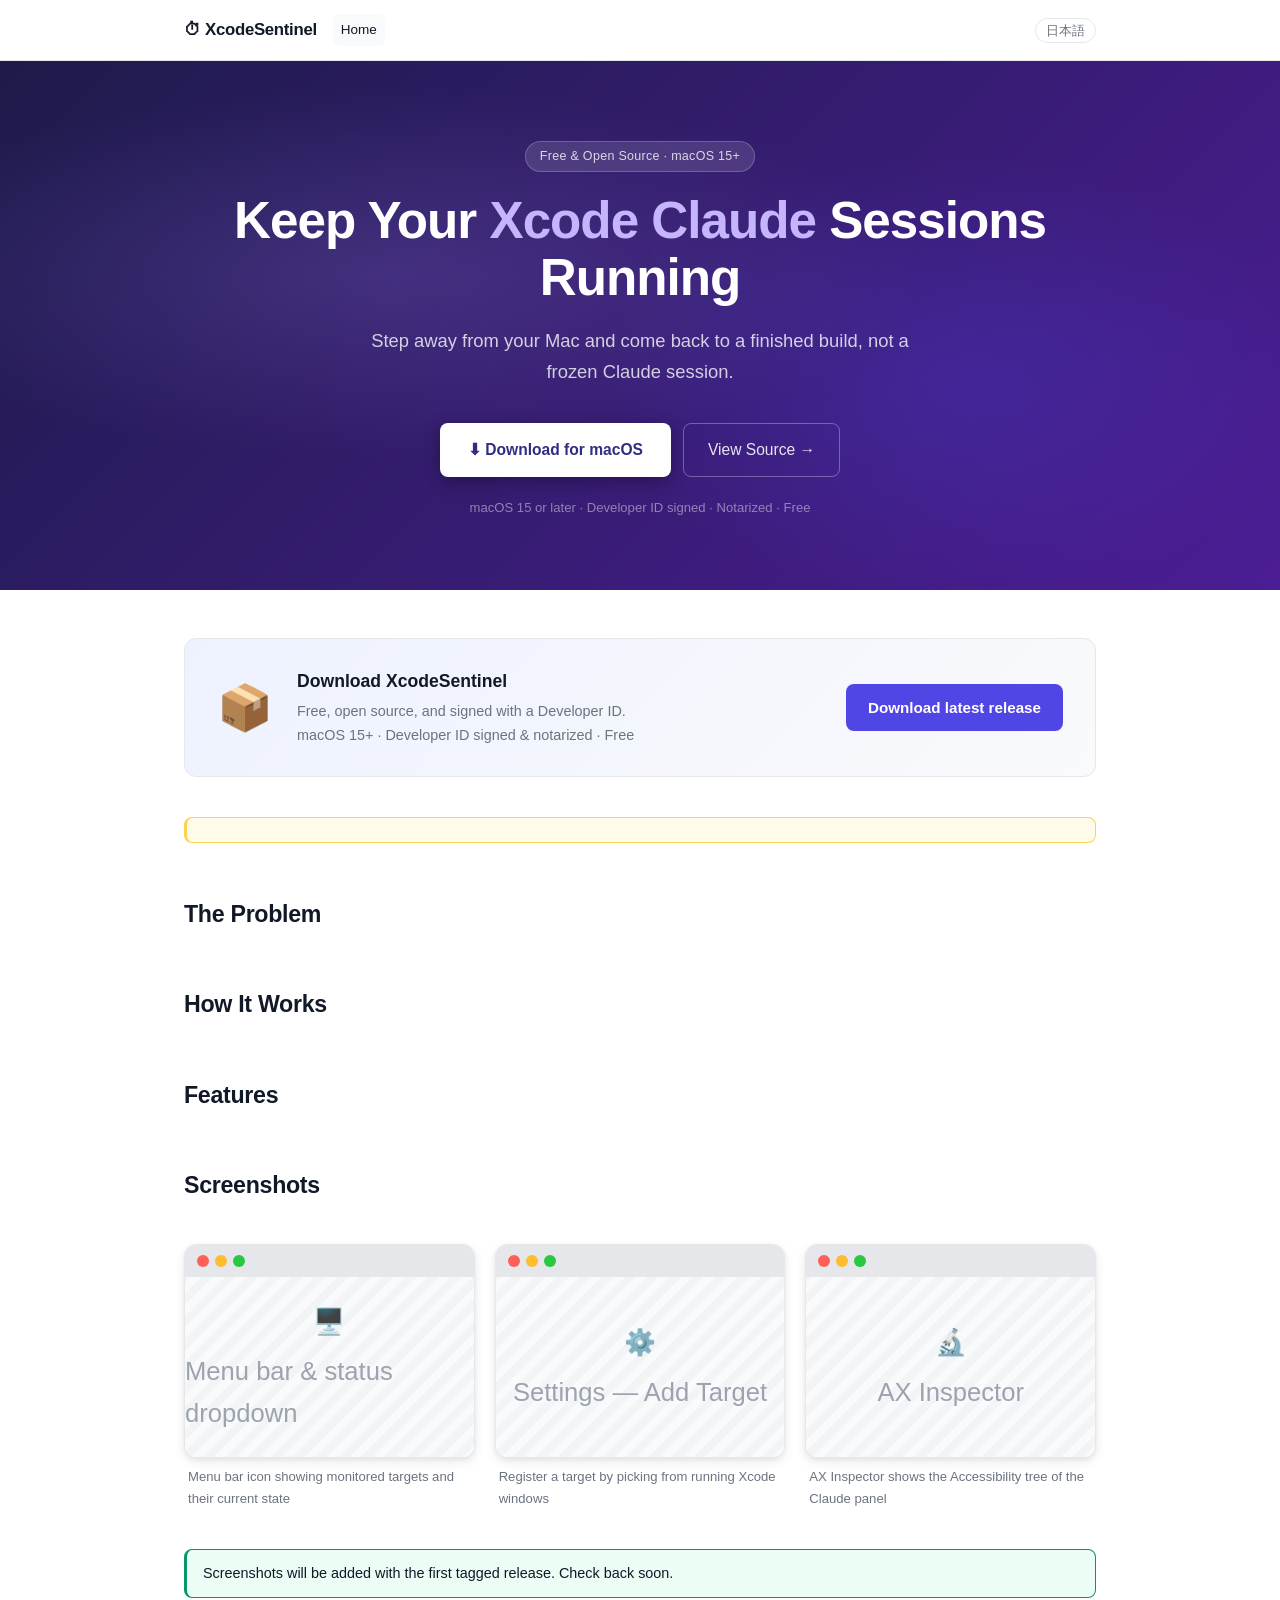
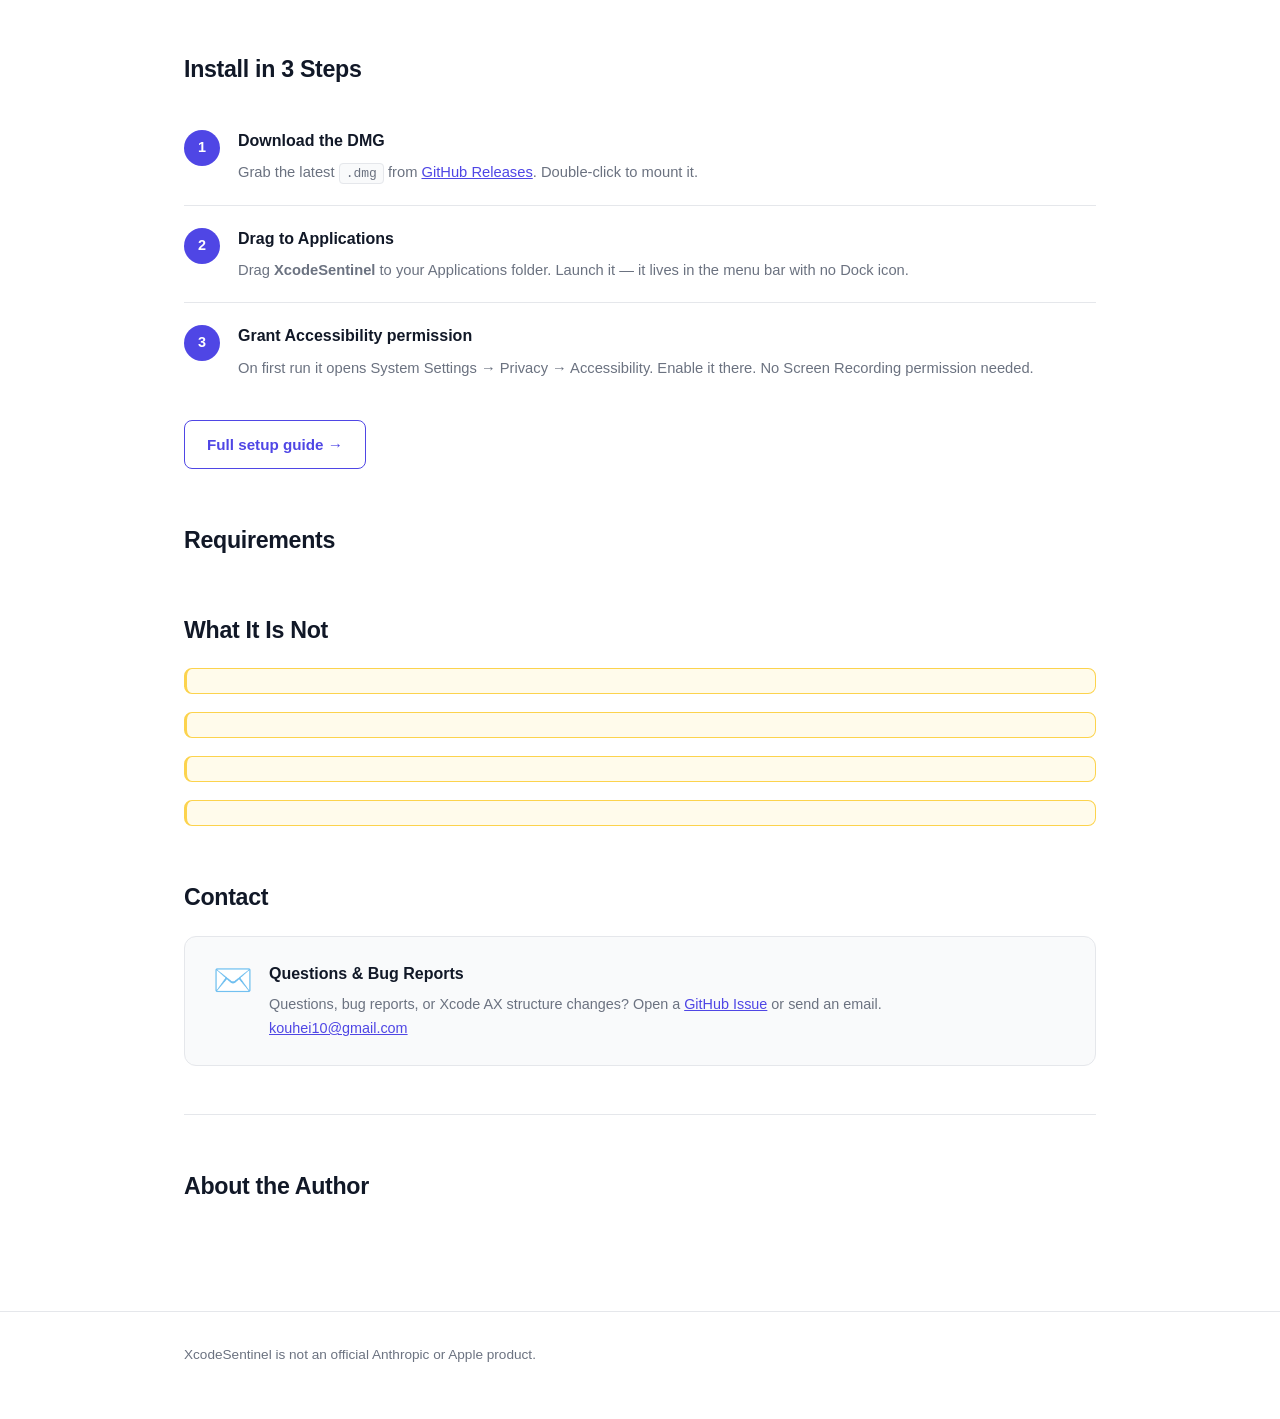
==== docs/site/en/index.html @ 7d02559b "feat: redesign site with modern layout and fix screen-lock resume deferral Site redesign (docs/site/" ====
<!DOCTYPE html>
<html lang="en">
  <head>
    <meta charset="utf-8" />
    <meta name="viewport" content="width=device-width, initial-scale=1" />
    <title>XcodeSentinel — Keep Your Xcode Claude Sessions Running</title>
    <meta name="description" content="A free macOS menu-bar app that watches the Claude coding session inside Xcode and resumes it automatically when it stalls." />
    <meta name="keywords" content="Xcode, Claude, AI coding, macOS, menu bar, auto resume, usage limit, iOS development" />
    <meta name="author" content="isitest1" />
    <link rel="canonical" href="https://isitest1.github.io/XcodeSentinel/en/" />
    <link rel="alternate" hreflang="en" href="https://isitest1.github.io/XcodeSentinel/en/" />
    <link rel="alternate" hreflang="ja" href="https://isitest1.github.io/XcodeSentinel/ja/" />
    <link rel="alternate" hreflang="x-default" href="https://isitest1.github.io/XcodeSentinel/en/" />
    <meta property="og:type" content="website" />
    <meta property="og:site_name" content="XcodeSentinel" />
    <meta property="og:title" content="XcodeSentinel — Keep Your Xcode Claude Sessions Running" />
    <meta property="og:description" content="A free macOS menu-bar app that watches the Claude coding session inside Xcode and resumes it automatically when it stalls." />
    <meta property="og:url" content="https://isitest1.github.io/XcodeSentinel/en/" />
    <meta property="og:image" content="https://isitest1.github.io/XcodeSentinel/assets/og-image.png" />
    <meta name="twitter:card" content="summary_large_image" />
    <meta name="twitter:title" content="XcodeSentinel — Keep Your Xcode Claude Sessions Running" />
    <meta name="twitter:description" content="Auto-resume stalled Claude sessions in Xcode." />
    <link rel="icon" href="../assets/favicon.svg" />
    <link rel="stylesheet" href="../assets/style.css" />
  </head>
  <body>
    <a class="skip" href="#main">Skip to content</a>
    <header id="site-header" class="site-header">
      <div class="wrap">
        <a class="brand" href="./">XcodeSentinel</a>
        <nav><a href="./" class="active">Home</a></nav>
        <span class="lang-switch"><a href="../ja/">日本語</a></span>
      </div>
    </header>

    <main id="main">

      <!-- ── Hero ─────────────────────────────────────────────────── -->
      <section class="hero">
        <div class="wrap">
          <span class="hero-badge" data-i18n="index.heroBadge">Free &amp; Open Source · macOS 15+</span>
          <h1 data-i18n-html="index.heroTitle">Keep Your <em>Xcode Claude</em> Sessions Running</h1>
          <p class="lead" data-i18n="index.heroLead">Step away from your Mac and come back to a finished build, not a frozen Claude session.</p>
          <div class="hero-cta">
            <a class="btn-hero" href="https://github.com/isitest1/XcodeSentinel/releases/latest" data-i18n="index.download">⬇ Download for macOS</a>
            <a class="btn-ghost" href="https://github.com/isitest1/XcodeSentinel" data-i18n="index.viewSource">View Source →</a>
          </div>
          <p class="hero-meta" data-i18n="index.heroMeta">macOS 15 or later · Developer ID signed · Notarized · Free</p>
        </div>
      </section>

      <!-- ── Body ──────────────────────────────────────────────────── -->
      <div class="site-body">
        <div class="wrap">

          <!-- Download box -->
          <div class="download-box">
            <div class="download-box-icon">📦</div>
            <div class="download-box-text">
              <h3 data-i18n="index.downloadTitle">Download XcodeSentinel</h3>
              <p data-i18n="index.downloadSubtitle">Free, open source, and signed with a Developer ID.</p>
              <p data-i18n="index.downloadMeta">macOS 15+ · Developer ID signed &amp; notarized · Free</p>
            </div>
            <a class="btn" href="https://github.com/isitest1/XcodeSentinel/releases/latest" data-i18n="index.downloadBtn">Download latest release</a>
          </div>

          <!-- Disclaimer -->
          <p class="note" data-i18n="common.noBypass"></p>

          <!-- Problem -->
          <h2 data-i18n="index.problemTitle">The Problem</h2>
          <div data-i18n-html="index.problemBody"></div>

          <!-- Solution -->
          <h2 data-i18n="index.solutionTitle">How It Works</h2>
          <div data-i18n-html="index.solutionBody"></div>

          <!-- Features -->
          <h2 data-i18n="index.featuresTitle">Features</h2>
          <div data-i18n-html="index.featuresBody"></div>

          <!-- Screenshots -->
          <h2 data-i18n="index.screenshotsTitle">Screenshots</h2>
          <div class="screenshots-grid">
            <figure>
              <div class="screenshot-frame">
                <div class="macos-bar">
                  <span class="dot red"></span>
                  <span class="dot yellow"></span>
                  <span class="dot green"></span>
                </div>
                <div class="screenshot-placeholder">
                  <span>🖥️</span>
                  <span>Menu bar &amp; status dropdown</span>
                </div>
              </div>
              <figcaption>Menu bar icon showing monitored targets and their current state</figcaption>
            </figure>
            <figure>
              <div class="screenshot-frame">
                <div class="macos-bar">
                  <span class="dot red"></span>
                  <span class="dot yellow"></span>
                  <span class="dot green"></span>
                </div>
                <div class="screenshot-placeholder">
                  <span>⚙️</span>
                  <span>Settings — Add Target</span>
                </div>
              </div>
              <figcaption>Register a target by picking from running Xcode windows</figcaption>
            </figure>
            <figure>
              <div class="screenshot-frame">
                <div class="macos-bar">
                  <span class="dot red"></span>
                  <span class="dot yellow"></span>
                  <span class="dot green"></span>
                </div>
                <div class="screenshot-placeholder">
                  <span>🔬</span>
                  <span>AX Inspector</span>
                </div>
              </div>
              <figcaption>AX Inspector shows the Accessibility tree of the Claude panel</figcaption>
            </figure>
          </div>
          <p class="note note-ok" data-i18n="index.screenshotsNote">Screenshots will be added with the first tagged release. Check back soon.</p>

          <!-- How to install -->
          <h2 data-i18n="index.howToInstallTitle">Install in 3 Steps</h2>
          <div class="steps">
            <div class="step">
              <div class="step-num">1</div>
              <div class="step-body">
                <h3>Download the DMG</h3>
                <p>Grab the latest <code>.dmg</code> from <a href="https://github.com/isitest1/XcodeSentinel/releases/latest">GitHub Releases</a>. Double-click to mount it.</p>
              </div>
            </div>
            <div class="step">
              <div class="step-num">2</div>
              <div class="step-body">
                <h3>Drag to Applications</h3>
                <p>Drag <strong>XcodeSentinel</strong> to your Applications folder. Launch it — it lives in the menu bar with no Dock icon.</p>
              </div>
            </div>
            <div class="step">
              <div class="step-num">3</div>
              <div class="step-body">
                <h3>Grant Accessibility permission</h3>
                <p>On first run it opens System Settings → Privacy → Accessibility. Enable it there. No Screen Recording permission needed.</p>
              </div>
            </div>
          </div>
          <p><a class="btn secondary" href="getting-started.html">Full setup guide →</a></p>

          <!-- Requirements -->
          <h2 data-i18n="index.requirementsTitle">Requirements</h2>
          <div data-i18n-html="index.requirementsBody"></div>

          <!-- What it's not -->
          <h2 data-i18n="index.limitsTitle">What It Is Not</h2>
          <p class="note" data-i18n="common.xcodeOnly"></p>
          <p class="note" data-i18n="common.noAppStore"></p>
          <p class="note" data-i18n="common.signed"></p>
          <p class="note" data-i18n="common.notOfficial"></p>

          <!-- Contact -->
          <h2 data-i18n="index.contactTitle">Contact</h2>
          <div class="contact-box">
            <div class="contact-box-icon">✉️</div>
            <div class="contact-box-body">
              <h3>Questions &amp; Bug Reports</h3>
              <p data-i18n-html="index.contactBody">Questions, bug reports, or Xcode AX structure changes? Open a <a href="https://github.com/isitest1/XcodeSentinel/issues">GitHub Issue</a> or send an email.</p>
              <p><a href="mailto:kouhei10@gmail.com">kouhei10@gmail.com</a></p>
            </div>
          </div>

          <hr class="divider" />

          <!-- Other projects -->
          <h2 data-i18n="index.otherProjectsTitle">About the Author</h2>
          <div data-i18n-html="index.otherProjectsBody"></div>

        </div><!-- .wrap -->
      </div><!-- .site-body -->

    </main>

    <footer id="site-footer" class="site-footer">
      <div class="wrap"><p>XcodeSentinel is not an official Anthropic or Apple product.</p></div>
    </footer>
    <script src="../assets/site.js"></script>
  </body>
</html>
---- docs/site/assets/style.css ----
/* XcodeSentinel site — plain CSS, no build step, no external fonts (CLAUDE.md 14.1). */

/* ── Design tokens ───────────────────────────────────────────────────────── */
:root {
  --bg:           #ffffff;
  --fg:           #111827;
  --muted:        #6b7280;
  --subtle:       #9ca3af;
  --border:       #e5e7eb;
  --card:         #f9fafb;
  --card-hover:   #f3f4f6;
  --accent:       #4f46e5;
  --accent-dark:  #3730a3;
  --accent-light: #eef2ff;
  --accent-fg:    #ffffff;
  --green:        #059669;
  --green-bg:     #ecfdf5;
  --warn-bg:      #fffbeb;
  --warn-border:  #fcd34d;
  --hero-from:    #1e1b4b;
  --hero-to:      #4c1d95;
  --maxw:         960px;
  --maxw-narrow:  700px;
  --radius:       12px;
  --radius-sm:    8px;
  --shadow-sm:    0 1px 3px rgba(0,0,0,0.1), 0 1px 2px rgba(0,0,0,0.06);
  --shadow-md:    0 4px 12px rgba(0,0,0,0.08), 0 2px 4px rgba(0,0,0,0.05);
  --shadow-lg:    0 10px 30px rgba(0,0,0,0.12), 0 4px 8px rgba(0,0,0,0.06);
}

@media (prefers-color-scheme: dark) {
  :root {
    --bg:           #0d0d1a;
    --fg:           #f1f0ff;
    --muted:        #9ca3af;
    --subtle:       #6b7280;
    --border:       #1e2035;
    --card:         #13131f;
    --card-hover:   #1a1a2e;
    --accent:       #818cf8;
    --accent-dark:  #a5b4fc;
    --accent-light: #1e1b4b;
    --accent-fg:    #0d0d1a;
    --green:        #34d399;
    --green-bg:     #052e16;
    --warn-bg:      #292316;
    --warn-border:  #92400e;
    --hero-from:    #0d0b1f;
    --hero-to:      #2e1065;
    --shadow-sm:    0 1px 3px rgba(0,0,0,0.4);
    --shadow-md:    0 4px 12px rgba(0,0,0,0.5);
    --shadow-lg:    0 10px 30px rgba(0,0,0,0.6);
  }
}

/* ── Reset & base ────────────────────────────────────────────────────────── */
*, *::before, *::after { box-sizing: border-box; }
html { -webkit-text-size-adjust: 100%; scroll-behavior: smooth; }

body {
  margin: 0;
  background: var(--bg);
  color: var(--fg);
  font: 16px/1.65 -apple-system, BlinkMacSystemFont, "Segoe UI", Roboto,
    "Helvetica Neue", Arial, "Hiragino Kaku Gothic ProN", "Hiragino Sans",
    Meiryo, sans-serif;
  -webkit-font-smoothing: antialiased;
}

a { color: var(--accent); }
a:hover { text-decoration: none; }
img { max-width: 100%; height: auto; }

.wrap { max-width: var(--maxw); margin: 0 auto; padding: 0 24px; }
.wrap-narrow { max-width: var(--maxw-narrow); margin: 0 auto; padding: 0 24px; }

/* ── Header ──────────────────────────────────────────────────────────────── */
.site-header {
  border-bottom: 1px solid var(--border);
  position: sticky;
  top: 0;
  background: color-mix(in srgb, var(--bg) 88%, transparent);
  backdrop-filter: saturate(160%) blur(12px);
  -webkit-backdrop-filter: saturate(160%) blur(12px);
  z-index: 100;
}
.site-header .wrap {
  display: flex;
  align-items: center;
  gap: 16px;
  min-height: 60px;
}
.brand {
  font-weight: 800;
  text-decoration: none;
  color: var(--fg);
  font-size: 1.05rem;
  letter-spacing: -0.3px;
  flex-shrink: 0;
}
.brand::before {
  content: "⏱ ";
  font-style: normal;
}
.site-header nav {
  display: flex;
  gap: 4px;
  flex-wrap: wrap;
  flex: 1;
  overflow: hidden;
}
.site-header nav a {
  text-decoration: none;
  color: var(--muted);
  font-size: 13.5px;
  padding: 5px 8px;
  border-radius: 6px;
  transition: color 0.12s, background 0.12s;
  white-space: nowrap;
}
.site-header nav a.active,
.site-header nav a:hover {
  color: var(--fg);
  background: var(--card);
}
.lang-switch a {
  font-size: 13px;
  text-decoration: none;
  color: var(--muted);
  border: 1px solid var(--border);
  padding: 4px 10px;
  border-radius: 20px;
  white-space: nowrap;
  transition: color 0.12s, border-color 0.12s;
}
.lang-switch a:hover { color: var(--accent); border-color: var(--accent); }

/* ── Hero ────────────────────────────────────────────────────────────────── */
.hero {
  background: linear-gradient(135deg, var(--hero-from) 0%, var(--hero-to) 100%);
  position: relative;
  overflow: hidden;
  padding: 80px 0 72px;
  text-align: center;
  color: #fff;
}
.hero::before {
  content: "";
  position: absolute;
  inset: 0;
  background:
    radial-gradient(ellipse 60% 50% at 30% 40%, rgba(167,139,250,0.18) 0%, transparent 70%),
    radial-gradient(ellipse 40% 60% at 75% 60%, rgba(79,70,229,0.25) 0%, transparent 70%);
  pointer-events: none;
}
.hero .wrap { position: relative; }
.hero-badge {
  display: inline-block;
  background: rgba(255,255,255,0.12);
  border: 1px solid rgba(255,255,255,0.2);
  border-radius: 20px;
  padding: 4px 14px;
  font-size: 12.5px;
  color: rgba(255,255,255,0.8);
  margin-bottom: 20px;
  letter-spacing: 0.3px;
}
.hero h1 {
  font-size: clamp(1.9rem, 5.5vw, 3.2rem);
  font-weight: 800;
  line-height: 1.12;
  margin: 0 0 20px;
  letter-spacing: -1px;
}
.hero h1 em { font-style: normal; color: #c4b5fd; }
.hero .lead {
  font-size: clamp(1rem, 2.5vw, 1.15rem);
  color: rgba(255,255,255,0.78);
  max-width: 580px;
  margin: 0 auto 36px;
  line-height: 1.65;
}
.hero-cta {
  display: flex;
  gap: 12px;
  justify-content: center;
  flex-wrap: wrap;
  margin-bottom: 20px;
}
.btn-hero {
  display: inline-flex;
  align-items: center;
  gap: 8px;
  background: #fff;
  color: #312e81;
  font-weight: 700;
  padding: 14px 28px;
  border-radius: var(--radius-sm);
  text-decoration: none;
  font-size: 0.975rem;
  box-shadow: 0 4px 16px rgba(0,0,0,0.3);
  transition: transform 0.15s, box-shadow 0.15s;
}
.btn-hero:hover {
  transform: translateY(-2px);
  box-shadow: 0 8px 24px rgba(0,0,0,0.4);
  color: #312e81;
}
.btn-ghost {
  display: inline-flex;
  align-items: center;
  gap: 8px;
  color: rgba(255,255,255,0.88);
  text-decoration: none;
  padding: 13px 24px;
  border: 1px solid rgba(255,255,255,0.3);
  border-radius: var(--radius-sm);
  font-size: 0.975rem;
  transition: background 0.15s, border-color 0.15s;
}
.btn-ghost:hover {
  background: rgba(255,255,255,0.1);
  border-color: rgba(255,255,255,0.5);
  color: #fff;
}
.hero-meta {
  color: rgba(255,255,255,0.45);
  font-size: 0.82rem;
  margin: 0;
}

/* ── Download box ────────────────────────────────────────────────────────── */
.download-box {
  background: linear-gradient(135deg, var(--accent-light), var(--card));
  border: 1px solid var(--border);
  border-radius: var(--radius);
  padding: 28px 32px;
  margin: 40px 0;
  display: flex;
  align-items: center;
  gap: 24px;
  flex-wrap: wrap;
}
.download-box-icon {
  font-size: 2.8rem;
  flex-shrink: 0;
  line-height: 1;
}
.download-box-text { flex: 1; min-width: 200px; }
.download-box-text h3 { margin: 0 0 4px; font-size: 1.1rem; }
.download-box-text p { margin: 0; color: var(--muted); font-size: 0.9rem; }
.download-box .btn { white-space: nowrap; }

/* ── Buttons (general) ───────────────────────────────────────────────────── */
.btn {
  display: inline-block;
  background: var(--accent);
  color: var(--accent-fg);
  padding: 11px 22px;
  border-radius: var(--radius-sm);
  text-decoration: none;
  font-weight: 600;
  font-size: 0.95rem;
  transition: background 0.15s, transform 0.12s;
}
.btn:hover { background: var(--accent-dark); transform: translateY(-1px); color: var(--accent-fg); }
.btn.secondary {
  background: transparent;
  color: var(--accent);
  border: 1.5px solid var(--accent);
}
.btn.secondary:hover { background: var(--accent-light); }
.btn.green { background: var(--green); }

/* ── Main content ────────────────────────────────────────────────────────── */
main { padding-bottom: 72px; }
.site-body { padding: 8px 0; }

main h2 {
  font-size: 1.45rem;
  font-weight: 700;
  margin: 52px 0 14px;
  letter-spacing: -0.3px;
}
main h3 { font-size: 1.05rem; font-weight: 600; margin: 28px 0 8px; }
main ul, main ol { padding-left: 1.35em; }
main li { margin: 6px 0; }
main p { margin: 0 0 14px; }

/* ── Sections ────────────────────────────────────────────────────────────── */
.section { padding: 12px 0; }
.section-label {
  display: inline-block;
  font-size: 11.5px;
  font-weight: 700;
  letter-spacing: 1.2px;
  text-transform: uppercase;
  color: var(--accent);
  margin-bottom: 8px;
}

/* ── Feature grid ────────────────────────────────────────────────────────── */
.grid {
  display: grid;
  grid-template-columns: repeat(auto-fit, minmax(240px, 1fr));
  gap: 16px;
}
.card {
  background: var(--card);
  border: 1px solid var(--border);
  border-radius: var(--radius);
  padding: 20px 22px;
  transition: box-shadow 0.2s, transform 0.2s, border-color 0.2s;
}
.card:hover {
  box-shadow: var(--shadow-md);
  transform: translateY(-2px);
  border-color: var(--accent);
}
.card-icon {
  font-size: 1.8rem;
  margin-bottom: 10px;
  display: block;
  line-height: 1;
}
.card b { display: block; margin-bottom: 6px; font-size: 0.97rem; }
.card p, .card span { color: var(--muted); font-size: 0.9rem; line-height: 1.55; margin: 0; }

/* ── Steps ───────────────────────────────────────────────────────────────── */
.steps { display: flex; flex-direction: column; gap: 0; margin: 20px 0; }
.step {
  display: flex;
  gap: 18px;
  padding: 20px 0;
  border-bottom: 1px solid var(--border);
}
.step:last-child { border-bottom: none; }
.step-num {
  flex-shrink: 0;
  width: 36px;
  height: 36px;
  background: var(--accent);
  color: var(--accent-fg);
  border-radius: 50%;
  display: flex;
  align-items: center;
  justify-content: center;
  font-weight: 700;
  font-size: 0.9rem;
  margin-top: 2px;
}
.step-body h3 { margin: 0 0 6px; font-size: 1rem; }
.step-body p { margin: 0; color: var(--muted); font-size: 0.92rem; }

/* ── Screenshots ─────────────────────────────────────────────────────────── */
.screenshots-grid {
  display: grid;
  grid-template-columns: repeat(auto-fit, minmax(280px, 1fr));
  gap: 20px;
  margin: 20px 0;
}
.screenshot-frame {
  border-radius: var(--radius);
  overflow: hidden;
  border: 1px solid var(--border);
  box-shadow: var(--shadow-md);
  background: var(--card);
}
.screenshot-frame .macos-bar {
  background: var(--border);
  height: 32px;
  display: flex;
  align-items: center;
  padding: 0 12px;
  gap: 6px;
  border-bottom: 1px solid var(--border);
}
.dot { width: 12px; height: 12px; border-radius: 50%; }
.dot.red   { background: #ff5f57; }
.dot.yellow { background: #febc2e; }
.dot.green { background: #28c840; }
.screenshot-frame img {
  display: block;
  width: 100%;
  height: auto;
  border-radius: 0;
}
.screenshot-placeholder {
  height: 180px;
  display: flex;
  align-items: center;
  justify-content: center;
  flex-direction: column;
  gap: 8px;
  color: var(--subtle);
  font-size: 0.85rem;
  background: repeating-linear-gradient(
    -45deg,
    var(--card),
    var(--card) 8px,
    var(--card-hover) 8px,
    var(--card-hover) 16px
  );
}
.screenshot-placeholder span { font-size: 1.6rem; }
figure { margin: 20px 0; }
figcaption { color: var(--muted); font-size: 0.82rem; margin-top: 8px; padding: 0 4px; }

/* ── Full screenshot (single image) ─────────────────────────────────────── */
.shot {
  border: 1px solid var(--border);
  border-radius: var(--radius);
  width: 100%;
  height: auto;
  box-shadow: var(--shadow-md);
  display: block;
}

/* ── Note / warning box ──────────────────────────────────────────────────── */
.note {
  background: var(--warn-bg);
  border: 1px solid var(--warn-border);
  border-left: 3px solid var(--warn-border);
  border-radius: var(--radius-sm);
  padding: 12px 16px;
  margin: 18px 0;
  font-size: 0.9rem;
  line-height: 1.55;
}
.note-ok {
  background: var(--green-bg);
  border-color: var(--green);
}

/* ── FAQ accordion ───────────────────────────────────────────────────────── */
.faq-list { display: flex; flex-direction: column; gap: 8px; margin: 20px 0; }
details {
  background: var(--card);
  border: 1px solid var(--border);
  border-radius: var(--radius-sm);
  overflow: hidden;
}
details[open] { border-color: var(--accent); }
summary {
  padding: 16px 18px;
  font-weight: 600;
  cursor: pointer;
  list-style: none;
  display: flex;
  justify-content: space-between;
  align-items: center;
  font-size: 0.97rem;
  user-select: none;
}
summary::-webkit-details-marker { display: none; }
summary::after {
  content: "+";
  font-size: 1.3rem;
  color: var(--accent);
  flex-shrink: 0;
  margin-left: 12px;
  transition: transform 0.2s;
}
details[open] summary::after { transform: rotate(45deg); }
.faq-answer { padding: 0 18px 16px; color: var(--muted); font-size: 0.93rem; line-height: 1.65; }
.faq-answer p:first-child { margin-top: 0; }
.faq-answer p:last-child { margin-bottom: 0; }

/* ── Tables ──────────────────────────────────────────────────────────────── */
table { border-collapse: collapse; width: 100%; margin: 16px 0; font-size: 0.9rem; }
th, td { border: 1px solid var(--border); padding: 10px 12px; text-align: left; vertical-align: top; }
th { background: var(--card); font-weight: 600; }

/* ── Code ────────────────────────────────────────────────────────────────── */
code {
  background: var(--card);
  border: 1px solid var(--border);
  border-radius: 4px;
  padding: 2px 6px;
  font: 13px/1.5 ui-monospace, SFMono-Regular, Menlo, Consolas, monospace;
}
pre {
  background: var(--card);
  border: 1px solid var(--border);
  border-radius: var(--radius-sm);
  padding: 16px 18px;
  overflow-x: auto;
  margin: 16px 0;
}
pre code { background: none; border: none; padding: 0; }

/* ── Contact box ─────────────────────────────────────────────────────────── */
.contact-box {
  background: var(--card);
  border: 1px solid var(--border);
  border-radius: var(--radius);
  padding: 24px 28px;
  margin: 20px 0;
  display: flex;
  align-items: flex-start;
  gap: 16px;
}
.contact-box-icon { font-size: 2rem; flex-shrink: 0; line-height: 1.2; }
.contact-box-body h3 { margin: 0 0 6px; font-size: 1rem; }
.contact-box-body p { margin: 0; color: var(--muted); font-size: 0.9rem; }
.contact-box-body a { font-weight: 500; }

/* ── Divider ─────────────────────────────────────────────────────────────── */
.divider {
  border: none;
  border-top: 1px solid var(--border);
  margin: 48px 0 0;
}

/* ── Footer ──────────────────────────────────────────────────────────────── */
.site-footer {
  border-top: 1px solid var(--border);
  color: var(--muted);
  font-size: 0.85rem;
  padding: 32px 0 52px;
  margin-top: 12px;
}
.site-footer .wrap {
  display: flex;
  flex-direction: column;
  gap: 6px;
}
.site-footer p { margin: 0; }
.site-footer a { color: var(--muted); }
.site-footer a:hover { color: var(--accent); }

/* ── Skip link ───────────────────────────────────────────────────────────── */
.skip { position: absolute; left: -999px; }
.skip:focus { left: 8px; top: 8px; background: var(--bg); padding: 8px 14px; border-radius: 6px; }

/* ── Page header (inner pages) ───────────────────────────────────────────── */
.page-header {
  padding: 48px 0 24px;
  border-bottom: 1px solid var(--border);
  margin-bottom: 32px;
}
.page-header h1 { margin: 0 0 8px; font-size: 2rem; font-weight: 800; letter-spacing: -0.5px; }
.page-header p { margin: 0; color: var(--muted); font-size: 1.05rem; }

/* ── Responsive ──────────────────────────────────────────────────────────── */
@media (max-width: 640px) {
  .hero { padding: 60px 0 52px; }
  .site-header nav { display: none; }
  .download-box { flex-direction: column; gap: 16px; padding: 20px 22px; }
  .download-box-icon { font-size: 2rem; }
  main h2 { margin-top: 40px; }
  .page-header h1 { font-size: 1.6rem; }
}
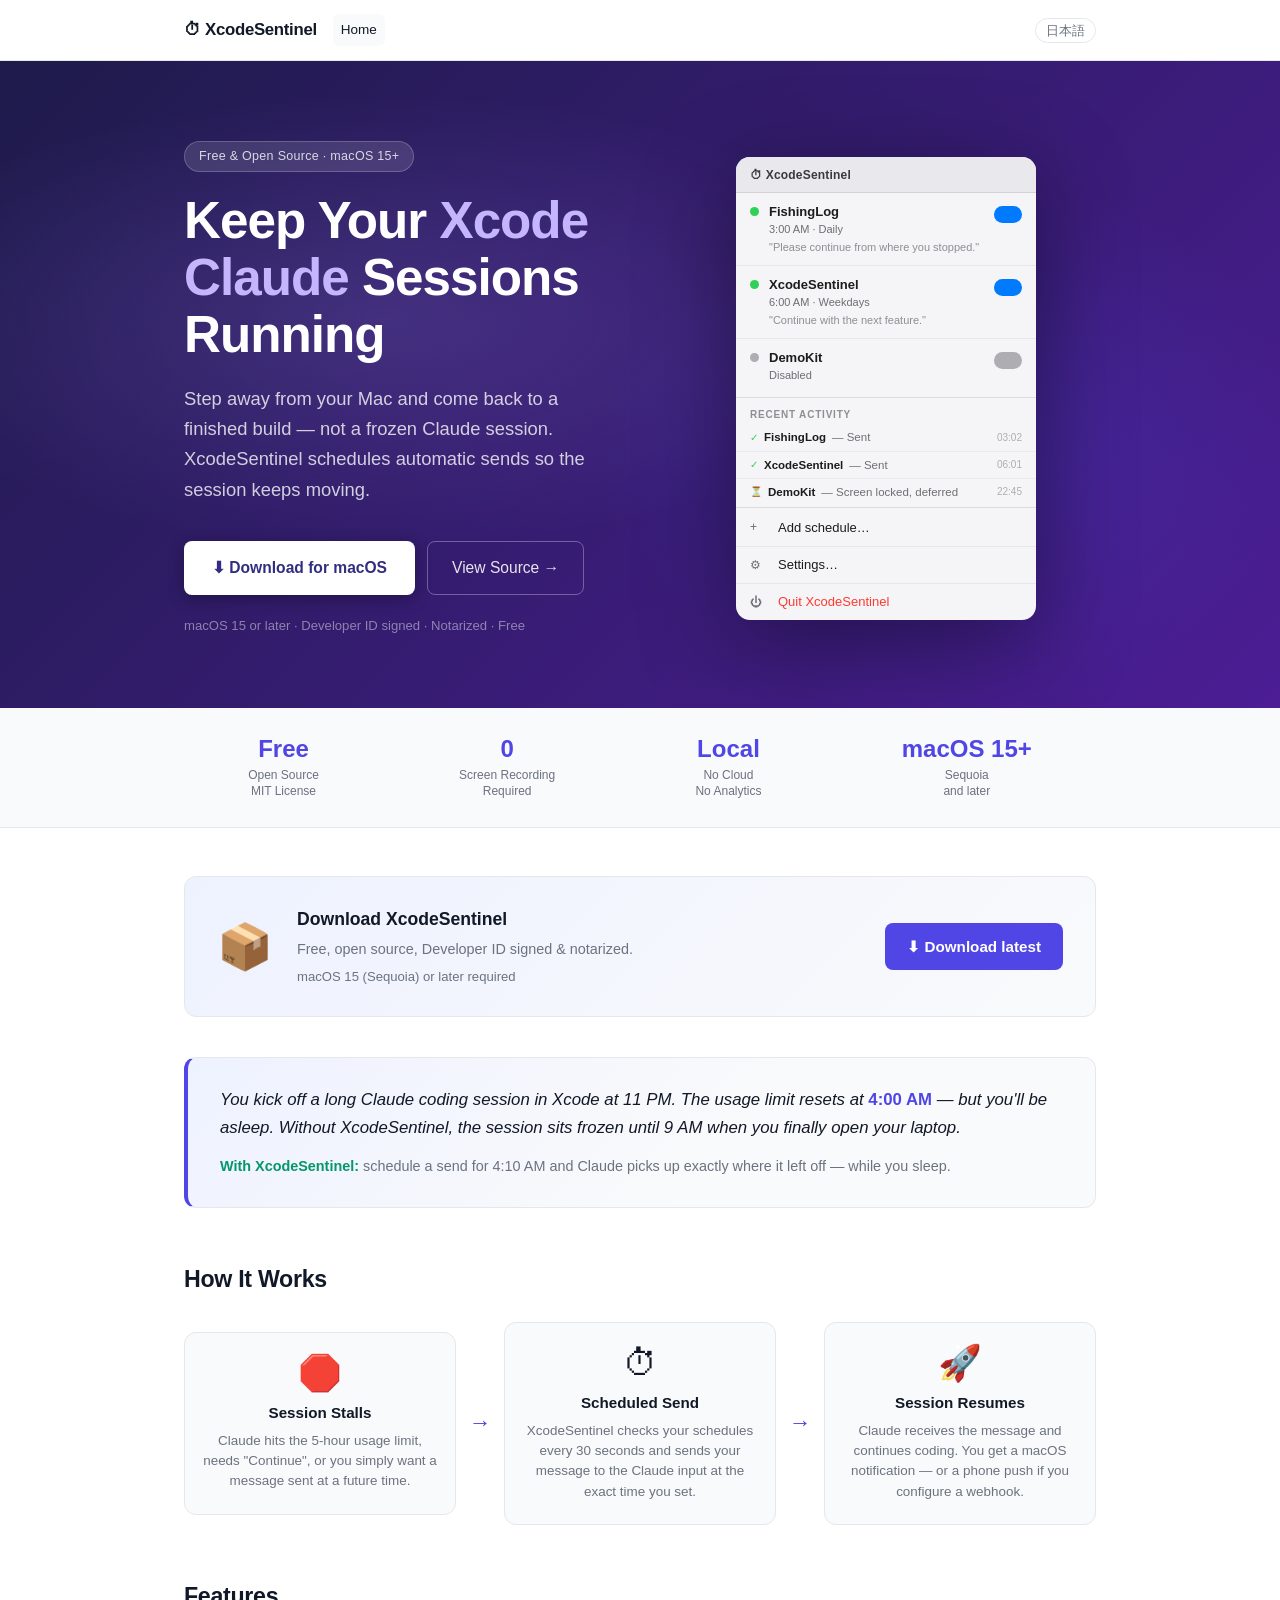
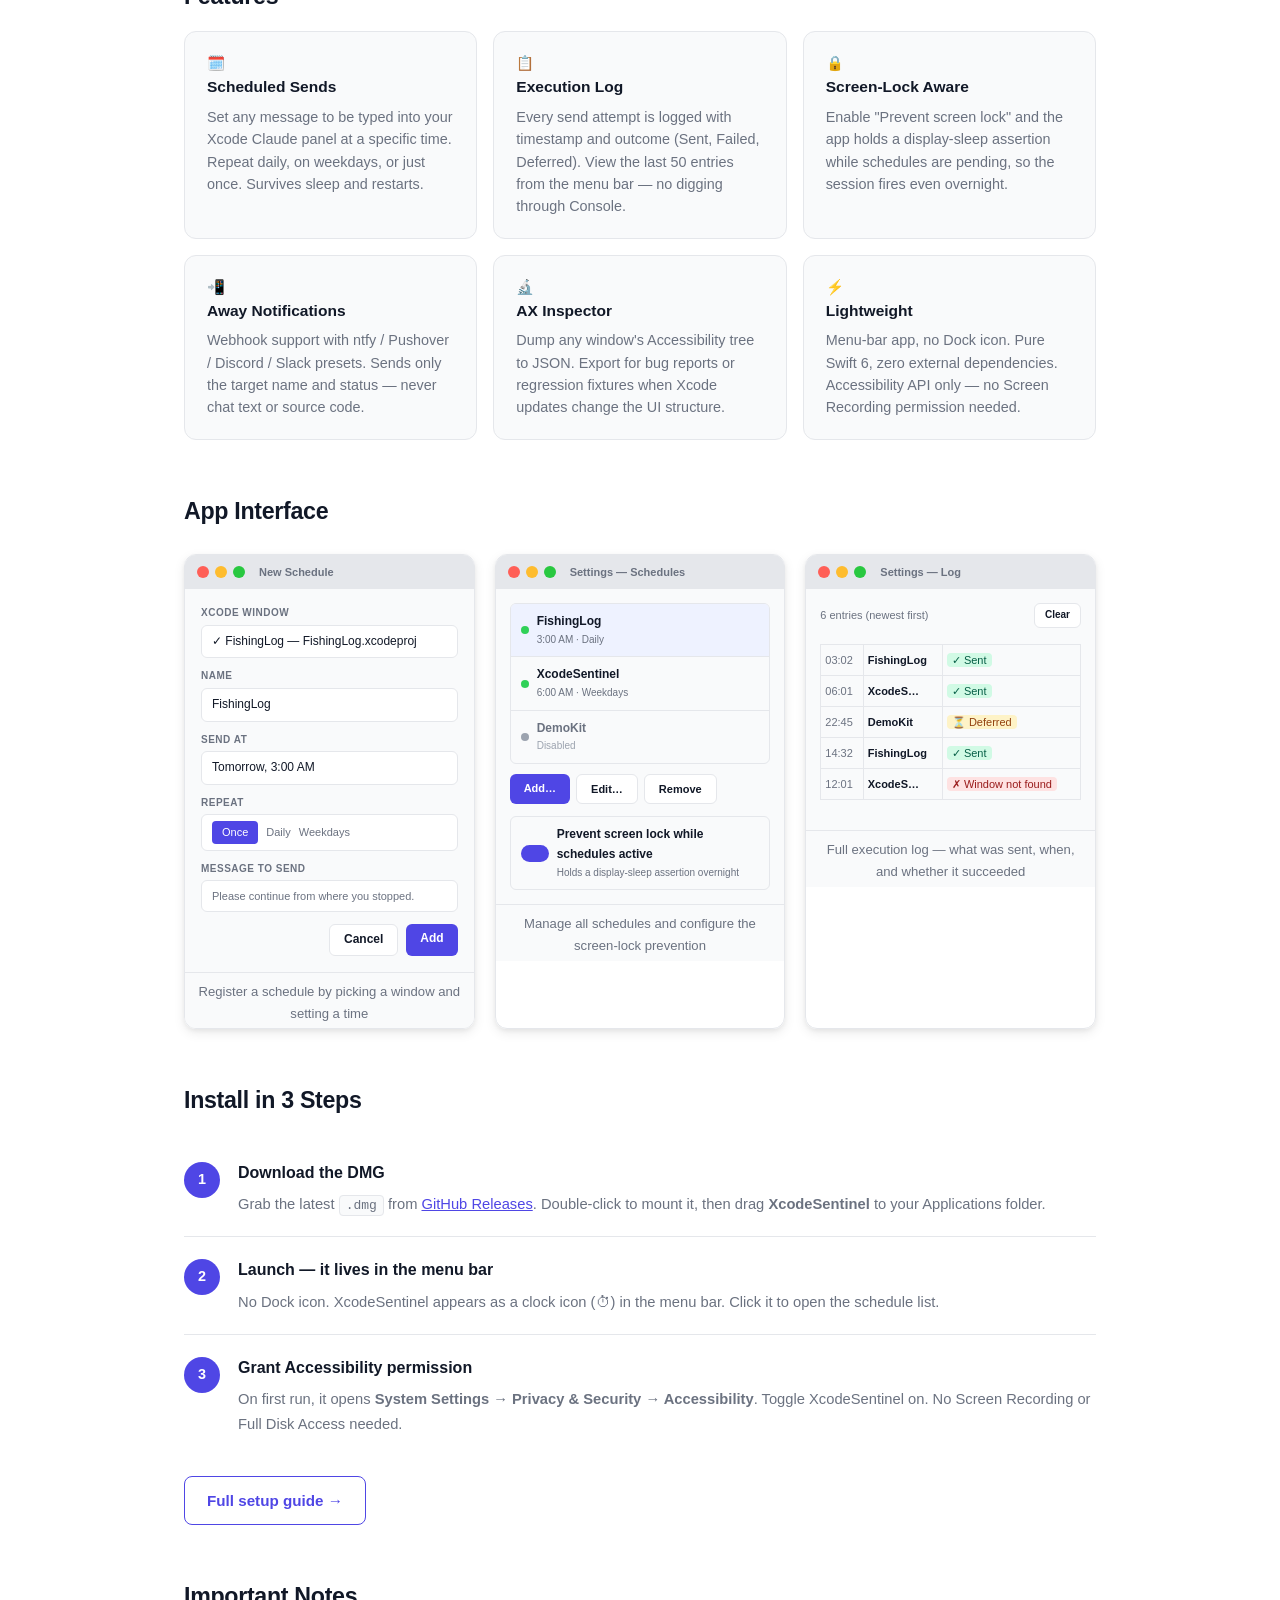
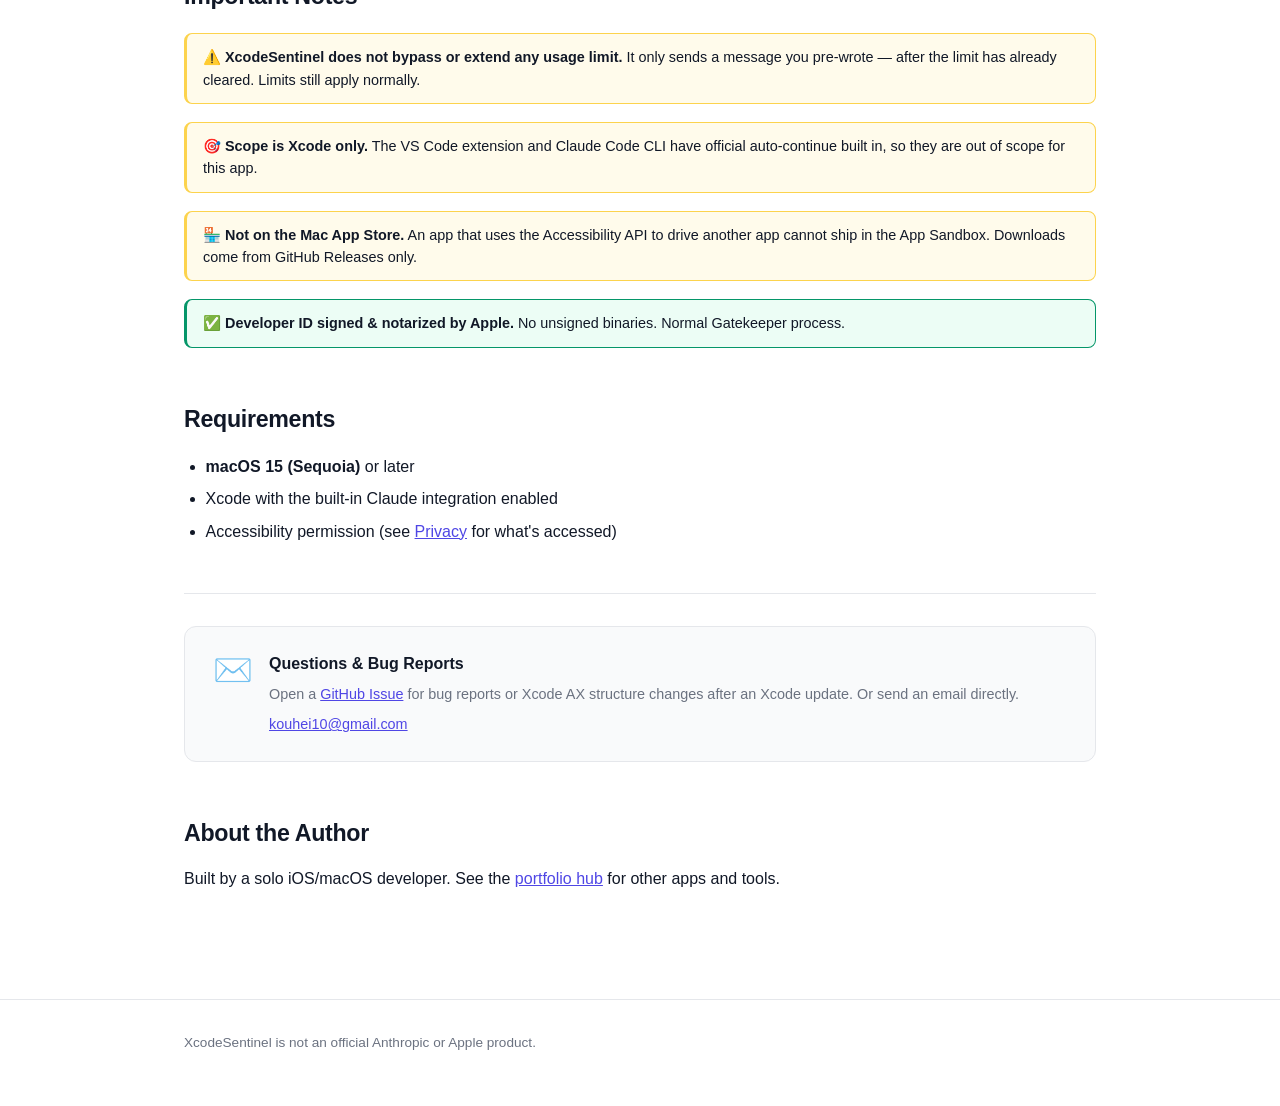
==== commit ffb4ea61: "feat: M5 complete — scheduler automation fix, site ja rewrite, docs update - Fix WKWebView input: us" ====
--- a/docs/site/en/index.html
+++ b/docs/site/en/index.html
@@ -4,8 +4,8 @@
     <meta charset="utf-8" />
     <meta name="viewport" content="width=device-width, initial-scale=1" />
     <title>XcodeSentinel — Keep Your Xcode Claude Sessions Running</title>
-    <meta name="description" content="A free macOS menu-bar app that watches the Claude coding session inside Xcode and resumes it automatically when it stalls." />
-    <meta name="keywords" content="Xcode, Claude, AI coding, macOS, menu bar, auto resume, usage limit, iOS development" />
+    <meta name="description" content="A free macOS menu-bar app that watches the Claude coding session inside Xcode and automatically resumes it when it stalls — so you come back to a finished build, not a frozen session." />
+    <meta name="keywords" content="Xcode, Claude AI, macOS, menu bar app, auto resume, usage limit, iOS development, Swift, productivity" />
     <meta name="author" content="isitest1" />
     <link rel="canonical" href="https://isitest1.github.io/XcodeSentinel/en/" />
     <link rel="alternate" hreflang="en" href="https://isitest1.github.io/XcodeSentinel/en/" />
@@ -14,12 +14,12 @@
     <meta property="og:type" content="website" />
     <meta property="og:site_name" content="XcodeSentinel" />
     <meta property="og:title" content="XcodeSentinel — Keep Your Xcode Claude Sessions Running" />
-    <meta property="og:description" content="A free macOS menu-bar app that watches the Claude coding session inside Xcode and resumes it automatically when it stalls." />
+    <meta property="og:description" content="A free macOS menu-bar app that watches your Xcode Claude session and resumes it automatically when it stalls." />
     <meta property="og:url" content="https://isitest1.github.io/XcodeSentinel/en/" />
     <meta property="og:image" content="https://isitest1.github.io/XcodeSentinel/assets/og-image.png" />
     <meta name="twitter:card" content="summary_large_image" />
     <meta name="twitter:title" content="XcodeSentinel — Keep Your Xcode Claude Sessions Running" />
-    <meta name="twitter:description" content="Auto-resume stalled Claude sessions in Xcode." />
+    <meta name="twitter:description" content="Auto-resume stalled Claude sessions in Xcode. Free, open source, macOS 15+." />
     <link rel="icon" href="../assets/favicon.svg" />
     <link rel="stylesheet" href="../assets/style.css" />
   </head>
@@ -37,150 +37,397 @@
 
       <!-- ── Hero ─────────────────────────────────────────────────── -->
       <section class="hero">
-        <div class="wrap">
-          <span class="hero-badge" data-i18n="index.heroBadge">Free &amp; Open Source · macOS 15+</span>
-          <h1 data-i18n-html="index.heroTitle">Keep Your <em>Xcode Claude</em> Sessions Running</h1>
-          <p class="lead" data-i18n="index.heroLead">Step away from your Mac and come back to a finished build, not a frozen Claude session.</p>
-          <div class="hero-cta">
-            <a class="btn-hero" href="https://github.com/isitest1/XcodeSentinel/releases/latest" data-i18n="index.download">⬇ Download for macOS</a>
-            <a class="btn-ghost" href="https://github.com/isitest1/XcodeSentinel" data-i18n="index.viewSource">View Source →</a>
-          </div>
-          <p class="hero-meta" data-i18n="index.heroMeta">macOS 15 or later · Developer ID signed · Notarized · Free</p>
+        <div class="wrap hero-wrap">
+
+          <!-- Left: text -->
+          <div class="hero-text">
+            <span class="hero-badge" data-i18n="index.heroBadge">Free &amp; Open Source · macOS 15+</span>
+            <h1 data-i18n-html="index.heroTitle">Keep Your <em>Xcode Claude</em> Sessions Running</h1>
+            <p class="lead" data-i18n="index.heroLead">Step away from your Mac and come back to a finished build — not a frozen Claude session. XcodeSentinel schedules automatic sends so the session keeps moving.</p>
+            <div class="hero-cta">
+              <a class="btn-hero" href="https://github.com/isitest1/XcodeSentinel/releases/latest">⬇ Download for macOS</a>
+              <a class="btn-ghost" href="https://github.com/isitest1/XcodeSentinel">View Source →</a>
+            </div>
+            <p class="hero-meta" data-i18n="index.heroMeta">macOS 15 or later · Developer ID signed · Notarized · Free</p>
+          </div>
+
+          <!-- Right: app mockup -->
+          <div class="hero-visual" aria-hidden="true">
+            <div class="app-mockup">
+              <div class="mk-popover">
+                <div class="mk-header">⏱ XcodeSentinel</div>
+
+                <div class="mk-row">
+                  <span class="mk-dot on"></span>
+                  <div class="mk-item-body">
+                    <div class="mk-name">FishingLog</div>
+                    <div class="mk-sub">3:00 AM · Daily</div>
+                    <div class="mk-msg">"Please continue from where you stopped."</div>
+                  </div>
+                  <div class="mk-toggle on"></div>
+                </div>
+
+                <div class="mk-row">
+                  <span class="mk-dot on"></span>
+                  <div class="mk-item-body">
+                    <div class="mk-name">XcodeSentinel</div>
+                    <div class="mk-sub">6:00 AM · Weekdays</div>
+                    <div class="mk-msg">"Continue with the next feature."</div>
+                  </div>
+                  <div class="mk-toggle on"></div>
+                </div>
+
+                <div class="mk-row">
+                  <span class="mk-dot off"></span>
+                  <div class="mk-item-body">
+                    <div class="mk-name">DemoKit</div>
+                    <div class="mk-sub">Disabled</div>
+                  </div>
+                  <div class="mk-toggle off"></div>
+                </div>
+
+                <div class="mk-divider"></div>
+
+                <div class="mk-section-label">Recent Activity</div>
+
+                <div class="mk-log-row">
+                  <span class="mk-log-icon ok">✓</span>
+                  <span class="mk-log-name">FishingLog</span>
+                  <span class="mk-log-msg"> — Sent</span>
+                  <span class="mk-log-time">03:02</span>
+                </div>
+                <div class="mk-log-row">
+                  <span class="mk-log-icon ok">✓</span>
+                  <span class="mk-log-name">XcodeSentinel</span>
+                  <span class="mk-log-msg"> — Sent</span>
+                  <span class="mk-log-time">06:01</span>
+                </div>
+                <div class="mk-log-row">
+                  <span class="mk-log-icon warn">⏳</span>
+                  <span class="mk-log-name">DemoKit</span>
+                  <span class="mk-log-msg"> — Screen locked, deferred</span>
+                  <span class="mk-log-time">22:45</span>
+                </div>
+
+                <div class="mk-divider"></div>
+
+                <div class="mk-action mk-row">
+                  <span class="mk-action-icon">+</span>Add schedule…
+                </div>
+                <div class="mk-action mk-row">
+                  <span class="mk-action-icon">⚙</span>Settings…
+                </div>
+                <div class="mk-action mk-row quit">
+                  <span class="mk-action-icon">⏻</span>Quit XcodeSentinel
+                </div>
+              </div>
+            </div>
+          </div>
+
         </div>
       </section>
 
-      <!-- ── Body ──────────────────────────────────────────────────── -->
+      <!-- ── Stats bar ──────────────────────────────────────────── -->
+      <div class="stats-bar">
+        <div class="wrap">
+          <div class="stats-inner">
+            <div class="stat">
+              <span class="stat-val">Free</span>
+              <span class="stat-label">Open Source<br>MIT License</span>
+            </div>
+            <div class="stat">
+              <span class="stat-val">0</span>
+              <span class="stat-label">Screen Recording<br>Required</span>
+            </div>
+            <div class="stat">
+              <span class="stat-val">Local</span>
+              <span class="stat-label">No Cloud<br>No Analytics</span>
+            </div>
+            <div class="stat">
+              <span class="stat-val">macOS 15+</span>
+              <span class="stat-label">Sequoia<br>and later</span>
+            </div>
+          </div>
+        </div>
+      </div>
+
+      <!-- ── Body ──────────────────────────────────────────────── -->
       <div class="site-body">
         <div class="wrap">
 
           <!-- Download box -->
-          <div class="download-box">
+          <div class="download-box" style="margin-top:40px">
             <div class="download-box-icon">📦</div>
             <div class="download-box-text">
-              <h3 data-i18n="index.downloadTitle">Download XcodeSentinel</h3>
-              <p data-i18n="index.downloadSubtitle">Free, open source, and signed with a Developer ID.</p>
-              <p data-i18n="index.downloadMeta">macOS 15+ · Developer ID signed &amp; notarized · Free</p>
-            </div>
-            <a class="btn" href="https://github.com/isitest1/XcodeSentinel/releases/latest" data-i18n="index.downloadBtn">Download latest release</a>
-          </div>
-
-          <!-- Disclaimer -->
-          <p class="note" data-i18n="common.noBypass"></p>
-
-          <!-- Problem -->
-          <h2 data-i18n="index.problemTitle">The Problem</h2>
-          <div data-i18n-html="index.problemBody"></div>
-
-          <!-- Solution -->
-          <h2 data-i18n="index.solutionTitle">How It Works</h2>
-          <div data-i18n-html="index.solutionBody"></div>
+              <h3>Download XcodeSentinel</h3>
+              <p>Free, open source, Developer ID signed &amp; notarized.</p>
+              <p style="font-size:0.82rem;color:var(--muted);margin-top:4px">macOS 15 (Sequoia) or later required</p>
+            </div>
+            <a class="btn" href="https://github.com/isitest1/XcodeSentinel/releases/latest">⬇ Download latest</a>
+          </div>
+
+          <!-- Use-case scenario -->
+          <div class="scenario">
+            <p class="scenario-quote">
+              You kick off a long Claude coding session in Xcode at 11&nbsp;PM.
+              The usage limit resets at <em>4:00 AM</em> — but you'll be asleep.
+              Without XcodeSentinel, the session sits frozen until 9&nbsp;AM when you finally open your laptop.
+            </p>
+            <p class="scenario-resolution">
+              <strong>With XcodeSentinel:</strong>
+              schedule a send for 4:10&nbsp;AM and Claude picks up exactly where it left off —
+              while you sleep.
+            </p>
+          </div>
+
+          <!-- How it works -->
+          <h2>How It Works</h2>
+          <div class="flow">
+            <div class="flow-step">
+              <span class="flow-icon">🛑</span>
+              <div class="flow-title">Session Stalls</div>
+              <div class="flow-desc">Claude hits the 5-hour usage limit, needs "Continue", or you simply want a message sent at a future time.</div>
+            </div>
+            <div class="flow-arrow">→</div>
+            <div class="flow-step">
+              <span class="flow-icon">⏱</span>
+              <div class="flow-title">Scheduled Send</div>
+              <div class="flow-desc">XcodeSentinel checks your schedules every 30 seconds and sends your message to the Claude input at the exact time you set.</div>
+            </div>
+            <div class="flow-arrow">→</div>
+            <div class="flow-step">
+              <span class="flow-icon">🚀</span>
+              <div class="flow-title">Session Resumes</div>
+              <div class="flow-desc">Claude receives the message and continues coding. You get a macOS notification — or a phone push if you configure a webhook.</div>
+            </div>
+          </div>
 
           <!-- Features -->
           <h2 data-i18n="index.featuresTitle">Features</h2>
-          <div data-i18n-html="index.featuresBody"></div>
-
-          <!-- Screenshots -->
-          <h2 data-i18n="index.screenshotsTitle">Screenshots</h2>
-          <div class="screenshots-grid">
-            <figure>
-              <div class="screenshot-frame">
-                <div class="macos-bar">
-                  <span class="dot red"></span>
-                  <span class="dot yellow"></span>
-                  <span class="dot green"></span>
-                </div>
-                <div class="screenshot-placeholder">
-                  <span>🖥️</span>
-                  <span>Menu bar &amp; status dropdown</span>
-                </div>
-              </div>
-              <figcaption>Menu bar icon showing monitored targets and their current state</figcaption>
-            </figure>
-            <figure>
-              <div class="screenshot-frame">
-                <div class="macos-bar">
-                  <span class="dot red"></span>
-                  <span class="dot yellow"></span>
-                  <span class="dot green"></span>
-                </div>
-                <div class="screenshot-placeholder">
-                  <span>⚙️</span>
-                  <span>Settings — Add Target</span>
-                </div>
-              </div>
-              <figcaption>Register a target by picking from running Xcode windows</figcaption>
-            </figure>
-            <figure>
-              <div class="screenshot-frame">
-                <div class="macos-bar">
-                  <span class="dot red"></span>
-                  <span class="dot yellow"></span>
-                  <span class="dot green"></span>
-                </div>
-                <div class="screenshot-placeholder">
-                  <span>🔬</span>
-                  <span>AX Inspector</span>
-                </div>
-              </div>
-              <figcaption>AX Inspector shows the Accessibility tree of the Claude panel</figcaption>
-            </figure>
-          </div>
-          <p class="note note-ok" data-i18n="index.screenshotsNote">Screenshots will be added with the first tagged release. Check back soon.</p>
-
-          <!-- How to install -->
-          <h2 data-i18n="index.howToInstallTitle">Install in 3 Steps</h2>
+          <div class="grid" style="margin-top:16px">
+            <div class="card">
+              <span class="card-icon">🗓️</span>
+              <b>Scheduled Sends</b>
+              <p>Set any message to be typed into your Xcode Claude panel at a specific time. Repeat daily, on weekdays, or just once. Survives sleep and restarts.</p>
+            </div>
+            <div class="card">
+              <span class="card-icon">📋</span>
+              <b>Execution Log</b>
+              <p>Every send attempt is logged with timestamp and outcome (Sent, Failed, Deferred). View the last 50 entries from the menu bar — no digging through Console.</p>
+            </div>
+            <div class="card">
+              <span class="card-icon">🔒</span>
+              <b>Screen-Lock Aware</b>
+              <p>Enable "Prevent screen lock" and the app holds a display-sleep assertion while schedules are pending, so the session fires even overnight.</p>
+            </div>
+            <div class="card">
+              <span class="card-icon">📲</span>
+              <b>Away Notifications</b>
+              <p>Webhook support with ntfy / Pushover / Discord / Slack presets. Sends only the target name and status — never chat text or source code.</p>
+            </div>
+            <div class="card">
+              <span class="card-icon">🔬</span>
+              <b>AX Inspector</b>
+              <p>Dump any window's Accessibility tree to JSON. Export for bug reports or regression fixtures when Xcode updates change the UI structure.</p>
+            </div>
+            <div class="card">
+              <span class="card-icon">⚡</span>
+              <b>Lightweight</b>
+              <p>Menu-bar app, no Dock icon. Pure Swift 6, zero external dependencies. Accessibility API only — no Screen Recording permission needed.</p>
+            </div>
+          </div>
+
+          <!-- UI showcase (mockups) -->
+          <h2>App Interface</h2>
+          <div class="showcase">
+
+            <!-- Panel 1: Schedule form -->
+            <div class="showcase-panel">
+              <div class="showcase-titlebar">
+                <span class="dot red"></span><span class="dot yellow"></span><span class="dot green"></span>
+                <span class="showcase-wintitle">New Schedule</span>
+              </div>
+              <div class="showcase-body" style="padding:16px">
+                <div class="mk-form-row">
+                  <label class="mk-form-label">Xcode window</label>
+                  <div class="mk-form-field">✓ FishingLog — FishingLog.xcodeproj</div>
+                </div>
+                <div class="mk-form-row">
+                  <label class="mk-form-label">Name</label>
+                  <div class="mk-form-field">FishingLog</div>
+                </div>
+                <div class="mk-form-row">
+                  <label class="mk-form-label">Send at</label>
+                  <div class="mk-form-field">Tomorrow, 3:00 AM</div>
+                </div>
+                <div class="mk-form-row">
+                  <label class="mk-form-label">Repeat</label>
+                  <div class="mk-form-field" style="gap:8px">
+                    <span style="background:var(--accent);color:#fff;padding:2px 10px;border-radius:4px;font-size:11px">Once</span>
+                    <span style="color:var(--muted);font-size:11px">Daily</span>
+                    <span style="color:var(--muted);font-size:11px">Weekdays</span>
+                  </div>
+                </div>
+                <div class="mk-form-row">
+                  <label class="mk-form-label">Message to send</label>
+                  <div class="mk-form-field" style="font-size:11px;color:var(--muted)">Please continue from where you stopped.</div>
+                </div>
+                <div class="mk-btn-row">
+                  <div class="mk-btn secondary">Cancel</div>
+                  <div class="mk-btn primary">Add</div>
+                </div>
+              </div>
+              <div class="showcase-caption">Register a schedule by picking a window and setting a time</div>
+            </div>
+
+            <!-- Panel 2: Settings > Schedules -->
+            <div class="showcase-panel">
+              <div class="showcase-titlebar">
+                <span class="dot red"></span><span class="dot yellow"></span><span class="dot green"></span>
+                <span class="showcase-wintitle">Settings — Schedules</span>
+              </div>
+              <div class="showcase-body" style="padding:14px">
+                <div style="border:1px solid var(--border);border-radius:6px;overflow:hidden;margin-bottom:10px">
+                  <div style="display:flex;align-items:center;gap:8px;padding:8px 10px;background:var(--accent-light);border-bottom:1px solid var(--border)">
+                    <span style="width:8px;height:8px;border-radius:50%;background:#30d158;flex-shrink:0"></span>
+                    <div style="flex:1">
+                      <div style="font-size:12px;font-weight:600">FishingLog</div>
+                      <div style="font-size:10px;color:var(--muted)">3:00 AM · Daily</div>
+                    </div>
+                  </div>
+                  <div style="display:flex;align-items:center;gap:8px;padding:8px 10px;border-bottom:1px solid var(--border)">
+                    <span style="width:8px;height:8px;border-radius:50%;background:#30d158;flex-shrink:0"></span>
+                    <div style="flex:1">
+                      <div style="font-size:12px;font-weight:600">XcodeSentinel</div>
+                      <div style="font-size:10px;color:var(--muted)">6:00 AM · Weekdays</div>
+                    </div>
+                  </div>
+                  <div style="display:flex;align-items:center;gap:8px;padding:8px 10px">
+                    <span style="width:8px;height:8px;border-radius:50%;background:var(--subtle);flex-shrink:0"></span>
+                    <div style="flex:1">
+                      <div style="font-size:12px;font-weight:600;color:var(--muted)">DemoKit</div>
+                      <div style="font-size:10px;color:var(--subtle)">Disabled</div>
+                    </div>
+                  </div>
+                </div>
+                <div style="display:flex;gap:6px;margin-bottom:12px">
+                  <div class="mk-btn primary" style="font-size:11px">Add…</div>
+                  <div class="mk-btn secondary" style="font-size:11px">Edit…</div>
+                  <div class="mk-btn secondary" style="font-size:11px">Remove</div>
+                </div>
+                <div style="background:var(--card);border:1px solid var(--border);border-radius:6px;padding:8px 10px">
+                  <div style="display:flex;align-items:center;gap:8px">
+                    <div style="width:28px;height:17px;border-radius:9px;background:var(--accent);flex-shrink:0"></div>
+                    <div>
+                      <div style="font-size:12px;font-weight:600">Prevent screen lock while schedules active</div>
+                      <div style="font-size:10px;color:var(--muted)">Holds a display-sleep assertion overnight</div>
+                    </div>
+                  </div>
+                </div>
+              </div>
+              <div class="showcase-caption">Manage all schedules and configure the screen-lock prevention</div>
+            </div>
+
+            <!-- Panel 3: Log view -->
+            <div class="showcase-panel">
+              <div class="showcase-titlebar">
+                <span class="dot red"></span><span class="dot yellow"></span><span class="dot green"></span>
+                <span class="showcase-wintitle">Settings — Log</span>
+              </div>
+              <div class="showcase-body" style="padding:14px">
+                <div style="display:flex;justify-content:space-between;align-items:center;margin-bottom:8px">
+                  <span style="font-size:11px;color:var(--muted)">6 entries (newest first)</span>
+                  <div class="mk-btn secondary" style="font-size:10px;padding:3px 10px">Clear</div>
+                </div>
+                <table class="mk-log-table">
+                  <tr>
+                    <td class="col-time">03:02</td>
+                    <td class="col-target">FishingLog</td>
+                    <td class="col-msg"><span class="badge-ok">✓ Sent</span></td>
+                  </tr>
+                  <tr>
+                    <td class="col-time">06:01</td>
+                    <td class="col-target">XcodeS…</td>
+                    <td class="col-msg"><span class="badge-ok">✓ Sent</span></td>
+                  </tr>
+                  <tr>
+                    <td class="col-time">22:45</td>
+                    <td class="col-target">DemoKit</td>
+                    <td class="col-msg"><span class="badge-warn">⏳ Deferred</span></td>
+                  </tr>
+                  <tr>
+                    <td class="col-time">14:32</td>
+                    <td class="col-target">FishingLog</td>
+                    <td class="col-msg"><span class="badge-ok">✓ Sent</span></td>
+                  </tr>
+                  <tr>
+                    <td class="col-time">12:01</td>
+                    <td class="col-target">XcodeS…</td>
+                    <td class="col-msg"><span class="badge-err">✗ Window not found</span></td>
+                  </tr>
+                </table>
+              </div>
+              <div class="showcase-caption">Full execution log — what was sent, when, and whether it succeeded</div>
+            </div>
+
+          </div><!-- .showcase -->
+
+          <!-- Install -->
+          <h2>Install in 3 Steps</h2>
           <div class="steps">
             <div class="step">
               <div class="step-num">1</div>
               <div class="step-body">
                 <h3>Download the DMG</h3>
-                <p>Grab the latest <code>.dmg</code> from <a href="https://github.com/isitest1/XcodeSentinel/releases/latest">GitHub Releases</a>. Double-click to mount it.</p>
+                <p>Grab the latest <code>.dmg</code> from <a href="https://github.com/isitest1/XcodeSentinel/releases/latest">GitHub Releases</a>. Double-click to mount it, then drag <strong>XcodeSentinel</strong> to your Applications folder.</p>
               </div>
             </div>
             <div class="step">
               <div class="step-num">2</div>
               <div class="step-body">
-                <h3>Drag to Applications</h3>
-                <p>Drag <strong>XcodeSentinel</strong> to your Applications folder. Launch it — it lives in the menu bar with no Dock icon.</p>
+                <h3>Launch — it lives in the menu bar</h3>
+                <p>No Dock icon. XcodeSentinel appears as a clock icon (⏱) in the menu bar. Click it to open the schedule list.</p>
               </div>
             </div>
             <div class="step">
               <div class="step-num">3</div>
               <div class="step-body">
                 <h3>Grant Accessibility permission</h3>
-                <p>On first run it opens System Settings → Privacy → Accessibility. Enable it there. No Screen Recording permission needed.</p>
-              </div>
-            </div>
-          </div>
-          <p><a class="btn secondary" href="getting-started.html">Full setup guide →</a></p>
+                <p>On first run, it opens <strong>System Settings → Privacy &amp; Security → Accessibility</strong>. Toggle XcodeSentinel on. No Screen Recording or Full Disk Access needed.</p>
+              </div>
+            </div>
+          </div>
+          <p style="margin-top:20px"><a class="btn secondary" href="getting-started.html">Full setup guide →</a></p>
+
+          <!-- Notes -->
+          <h2 style="margin-top:52px">Important Notes</h2>
+          <p class="note">⚠️ <strong>XcodeSentinel does not bypass or extend any usage limit.</strong> It only sends a message you pre-wrote — after the limit has already cleared. Limits still apply normally.</p>
+          <p class="note">🎯 <strong>Scope is Xcode only.</strong> The VS Code extension and Claude Code CLI have official auto-continue built in, so they are out of scope for this app.</p>
+          <p class="note">🏪 <strong>Not on the Mac App Store.</strong> An app that uses the Accessibility API to drive another app cannot ship in the App Sandbox. Downloads come from GitHub Releases only.</p>
+          <p class="note note-ok">✅ <strong>Developer ID signed &amp; notarized by Apple.</strong> No unsigned binaries. Normal Gatekeeper process.</p>
 
           <!-- Requirements -->
-          <h2 data-i18n="index.requirementsTitle">Requirements</h2>
-          <div data-i18n-html="index.requirementsBody"></div>
-
-          <!-- What it's not -->
-          <h2 data-i18n="index.limitsTitle">What It Is Not</h2>
-          <p class="note" data-i18n="common.xcodeOnly"></p>
-          <p class="note" data-i18n="common.noAppStore"></p>
-          <p class="note" data-i18n="common.signed"></p>
-          <p class="note" data-i18n="common.notOfficial"></p>
+          <h2>Requirements</h2>
+          <ul>
+            <li><strong>macOS 15 (Sequoia)</strong> or later</li>
+            <li>Xcode with the built-in Claude integration enabled</li>
+            <li>Accessibility permission (see <a href="privacy.html">Privacy</a> for what's accessed)</li>
+          </ul>
 
           <!-- Contact -->
-          <h2 data-i18n="index.contactTitle">Contact</h2>
-          <div class="contact-box">
+          <hr class="divider" />
+          <div class="contact-box" style="margin-top:32px">
             <div class="contact-box-icon">✉️</div>
             <div class="contact-box-body">
               <h3>Questions &amp; Bug Reports</h3>
-              <p data-i18n-html="index.contactBody">Questions, bug reports, or Xcode AX structure changes? Open a <a href="https://github.com/isitest1/XcodeSentinel/issues">GitHub Issue</a> or send an email.</p>
-              <p><a href="mailto:kouhei10@gmail.com">kouhei10@gmail.com</a></p>
-            </div>
-          </div>
-
-          <hr class="divider" />
-
-          <!-- Other projects -->
-          <h2 data-i18n="index.otherProjectsTitle">About the Author</h2>
-          <div data-i18n-html="index.otherProjectsBody"></div>
+              <p>Open a <a href="https://github.com/isitest1/XcodeSentinel/issues">GitHub Issue</a> for bug reports or Xcode AX structure changes after an Xcode update. Or send an email directly.</p>
+              <p style="margin-top:6px"><a href="mailto:kouhei10@gmail.com">kouhei10@gmail.com</a></p>
+            </div>
+          </div>
+
+          <!-- Author -->
+          <h2>About the Author</h2>
+          <p>Built by a solo iOS/macOS developer. See the <a href="https://isitest1.github.io/portfolio-hub">portfolio hub</a> for other apps and tools.</p>
 
         </div><!-- .wrap -->
       </div><!-- .site-body -->
--- a/docs/site/assets/style.css
+++ b/docs/site/assets/style.css
@@ -542,7 +542,282 @@
 .page-header h1 { margin: 0 0 8px; font-size: 2rem; font-weight: 800; letter-spacing: -0.5px; }
 .page-header p { margin: 0; color: var(--muted); font-size: 1.05rem; }
 
+/* ── Hero 2-column layout ────────────────────────────────────────────────── */
+.hero-wrap {
+  display: grid;
+  grid-template-columns: 1fr 420px;
+  gap: 56px;
+  align-items: center;
+  text-align: left;
+}
+.hero-text .hero-cta { justify-content: flex-start; }
+.hero-visual { display: flex; justify-content: center; align-items: center; }
+
+/* ── App mockup (used in hero and showcase) ──────────────────────────────── */
+@keyframes float {
+  0%, 100% { transform: translateY(0); }
+  50%       { transform: translateY(-8px); }
+}
+.app-mockup {
+  animation: float 5s ease-in-out infinite;
+  filter: drop-shadow(0 24px 48px rgba(0,0,0,0.45));
+}
+.mk-popover {
+  background: #f5f5f7;
+  border-radius: 14px;
+  width: 300px;
+  overflow: hidden;
+  font: 13px/1.4 -apple-system, BlinkMacSystemFont, sans-serif;
+  color: #1c1c1e;
+}
+.mk-header {
+  background: #e8e8ed;
+  padding: 10px 14px 8px;
+  font-weight: 700;
+  font-size: 12px;
+  color: #3a3a3c;
+  border-bottom: 1px solid rgba(0,0,0,0.1);
+  letter-spacing: 0.2px;
+}
+.mk-row {
+  display: flex;
+  align-items: flex-start;
+  gap: 10px;
+  padding: 10px 14px;
+}
+.mk-row + .mk-row { border-top: 1px solid rgba(0,0,0,0.06); }
+.mk-dot {
+  width: 9px; height: 9px; border-radius: 50%;
+  flex-shrink: 0; margin-top: 4px;
+}
+.mk-dot.on  { background: #30d158; }
+.mk-dot.off { background: #aeaeb2; }
+.mk-item-body { flex: 1; min-width: 0; }
+.mk-name { font-weight: 600; font-size: 13px; color: #1c1c1e; margin-bottom: 1px; }
+.mk-sub  { font-size: 11px; color: #6e6e73; margin-bottom: 2px; }
+.mk-msg  { font-size: 11px; color: #8e8e93; white-space: nowrap; overflow: hidden; text-overflow: ellipsis; }
+.mk-toggle {
+  width: 28px; height: 17px; border-radius: 9px;
+  flex-shrink: 0; margin-top: 3px;
+}
+.mk-toggle.on  { background: #007aff; }
+.mk-toggle.off { background: #aeaeb2; }
+.mk-divider { height: 1px; background: rgba(0,0,0,0.1); margin: 2px 0; }
+.mk-section-label {
+  padding: 8px 14px 2px;
+  font-size: 10px;
+  font-weight: 700;
+  letter-spacing: 0.8px;
+  text-transform: uppercase;
+  color: #8e8e93;
+}
+.mk-log-row {
+  display: flex;
+  align-items: center;
+  gap: 6px;
+  padding: 5px 14px;
+  font-size: 11.5px;
+}
+.mk-log-row + .mk-log-row { border-top: 1px solid rgba(0,0,0,0.04); }
+.mk-log-icon { font-size: 10px; flex-shrink: 0; }
+.mk-log-icon.ok   { color: #30d158; }
+.mk-log-icon.warn { color: #ff9f0a; }
+.mk-log-name { font-weight: 600; color: #1c1c1e; flex-shrink: 0; }
+.mk-log-msg  { color: #6e6e73; flex: 1; min-width: 0; overflow: hidden; white-space: nowrap; text-overflow: ellipsis; }
+.mk-log-time { color: #aeaeb2; font-size: 10px; flex-shrink: 0; }
+.mk-action {
+  padding: 9px 14px;
+  font-size: 13px;
+  color: #1c1c1e;
+  cursor: default;
+  align-items: center;
+}
+.mk-action + .mk-action { border-top: 1px solid rgba(0,0,0,0.06); }
+.mk-action-icon { width: 18px; color: #6e6e73; flex-shrink: 0; font-size: 12px; }
+.mk-action.quit { color: #ff3b30; }
+
+/* ── Stats bar ───────────────────────────────────────────────────────────── */
+.stats-bar {
+  background: var(--card);
+  border-bottom: 1px solid var(--border);
+  padding: 24px 0;
+}
+.stats-inner {
+  display: flex;
+  justify-content: space-around;
+  gap: 12px;
+  flex-wrap: wrap;
+}
+.stat { text-align: center; padding: 4px 8px; }
+.stat-val {
+  display: block;
+  font-size: 1.5rem;
+  font-weight: 800;
+  color: var(--accent);
+  line-height: 1.1;
+}
+.stat-label {
+  display: block;
+  font-size: 0.75rem;
+  color: var(--muted);
+  margin-top: 4px;
+  line-height: 1.35;
+}
+
+/* ── Scenario / use-case ─────────────────────────────────────────────────── */
+.scenario {
+  background: linear-gradient(135deg, var(--accent-light) 0%, var(--card) 60%);
+  border: 1px solid var(--border);
+  border-left: 4px solid var(--accent);
+  border-radius: var(--radius);
+  padding: 28px 32px;
+  margin: 32px 0;
+}
+.scenario-quote {
+  font-size: 1.05rem;
+  line-height: 1.7;
+  color: var(--fg);
+  margin: 0 0 12px;
+  font-style: italic;
+}
+.scenario-quote em { font-style: normal; font-weight: 600; color: var(--accent); }
+.scenario-resolution {
+  font-size: 0.9rem;
+  color: var(--muted);
+  margin: 0;
+}
+.scenario-resolution strong { color: var(--green); }
+
+/* ── How-it-works flow ───────────────────────────────────────────────────── */
+.flow {
+  display: grid;
+  grid-template-columns: 1fr 32px 1fr 32px 1fr;
+  align-items: center;
+  gap: 8px;
+  margin: 24px 0 8px;
+}
+.flow-step {
+  background: var(--card);
+  border: 1px solid var(--border);
+  border-radius: var(--radius);
+  padding: 22px 16px;
+  text-align: center;
+}
+.flow-step:hover { border-color: var(--accent); box-shadow: var(--shadow-sm); }
+.flow-icon { font-size: 2.2rem; display: block; margin-bottom: 10px; line-height: 1; }
+.flow-title { font-weight: 700; font-size: 0.95rem; margin-bottom: 6px; }
+.flow-desc { color: var(--muted); font-size: 0.84rem; line-height: 1.5; }
+.flow-arrow {
+  text-align: center;
+  font-size: 1.4rem;
+  color: var(--accent);
+  font-weight: 300;
+}
+
+/* ── Showcase (3-panel app UI demo) ─────────────────────────────────────── */
+.showcase {
+  display: grid;
+  grid-template-columns: repeat(auto-fit, minmax(250px, 1fr));
+  gap: 20px;
+  margin: 24px 0;
+}
+.showcase-panel {
+  border: 1px solid var(--border);
+  border-radius: var(--radius);
+  overflow: hidden;
+  box-shadow: var(--shadow-md);
+  transition: box-shadow 0.2s, transform 0.2s;
+}
+.showcase-panel:hover { box-shadow: var(--shadow-lg); transform: translateY(-3px); }
+.showcase-titlebar {
+  background: var(--border);
+  height: 34px;
+  display: flex;
+  align-items: center;
+  padding: 0 12px;
+  gap: 6px;
+  border-bottom: 1px solid var(--border);
+}
+.showcase-wintitle {
+  margin-left: 8px;
+  font-size: 11px;
+  color: var(--muted);
+  font-weight: 600;
+}
+.showcase-body {
+  background: var(--card);
+  padding: 14px;
+  min-height: 200px;
+}
+.showcase-caption {
+  text-align: center;
+  font-size: 0.82rem;
+  color: var(--muted);
+  padding: 8px 12px 4px;
+  background: var(--card);
+  border-top: 1px solid var(--border);
+}
+
+/* ── Mini form elements for mockups ─────────────────────────────────────── */
+.mk-form-row {
+  margin-bottom: 10px;
+}
+.mk-form-label {
+  display: block;
+  font-size: 10px;
+  font-weight: 600;
+  color: var(--muted);
+  text-transform: uppercase;
+  letter-spacing: 0.5px;
+  margin-bottom: 3px;
+}
+.mk-form-field {
+  background: var(--bg);
+  border: 1px solid var(--border);
+  border-radius: 6px;
+  padding: 6px 10px;
+  font-size: 12px;
+  color: var(--fg);
+  width: 100%;
+  display: flex;
+  align-items: center;
+}
+.mk-form-field.placeholder { color: var(--subtle); }
+.mk-btn-row {
+  display: flex;
+  gap: 8px;
+  margin-top: 12px;
+  justify-content: flex-end;
+}
+.mk-btn {
+  padding: 5px 14px;
+  border-radius: 6px;
+  font-size: 12px;
+  font-weight: 600;
+}
+.mk-btn.primary { background: var(--accent); color: #fff; }
+.mk-btn.secondary { background: var(--bg); border: 1px solid var(--border); color: var(--fg); }
+
+/* ── Log rows inside showcase ────────────────────────────────────────────── */
+.mk-log-table { width: 100%; border-collapse: collapse; }
+.mk-log-table tr { border-bottom: 1px solid var(--border); }
+.mk-log-table tr:last-child { border-bottom: none; }
+.mk-log-table td { padding: 6px 4px; font-size: 11px; vertical-align: middle; }
+.mk-log-table .col-time { color: var(--muted); white-space: nowrap; font-variant-numeric: tabular-nums; }
+.mk-log-table .col-target { font-weight: 600; }
+.mk-log-table .col-msg { color: var(--muted); }
+.badge-ok   { background: #d1fae5; color: #065f46; border-radius: 4px; padding: 1px 5px; }
+.badge-warn { background: #fef3c7; color: #92400e; border-radius: 4px; padding: 1px 5px; }
+.badge-err  { background: #fee2e2; color: #991b1b; border-radius: 4px; padding: 1px 5px; }
+
 /* ── Responsive ──────────────────────────────────────────────────────────── */
+@media (max-width: 768px) {
+  .hero-wrap { grid-template-columns: 1fr; gap: 40px; text-align: center; }
+  .hero-text .hero-cta { justify-content: center; }
+  .hero-visual { display: none; }
+  .flow { grid-template-columns: 1fr; gap: 12px; }
+  .flow-arrow { transform: rotate(90deg); }
+}
 @media (max-width: 640px) {
   .hero { padding: 60px 0 52px; }
   .site-header nav { display: none; }
@@ -550,4 +825,6 @@
   .download-box-icon { font-size: 2rem; }
   main h2 { margin-top: 40px; }
   .page-header h1 { font-size: 1.6rem; }
-}
+  .scenario { padding: 20px; }
+  .stats-inner { gap: 20px; }
+}
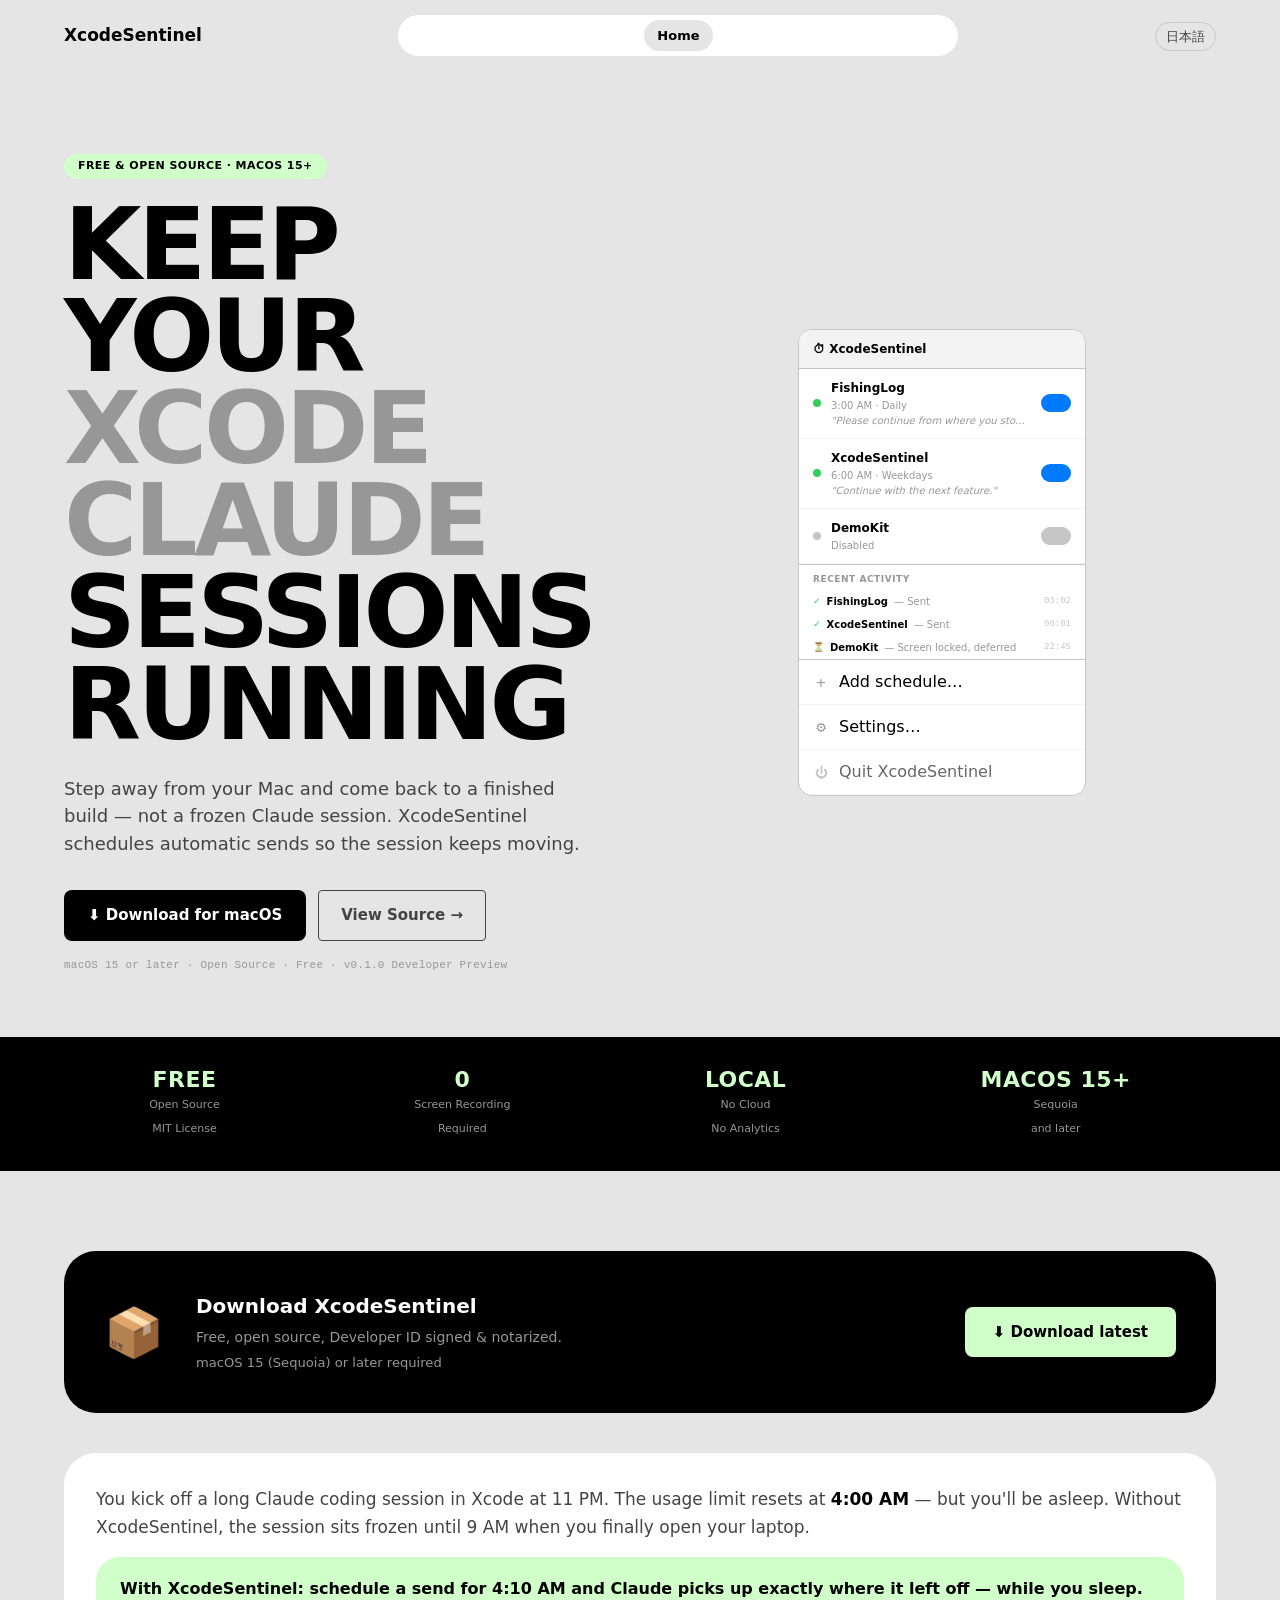
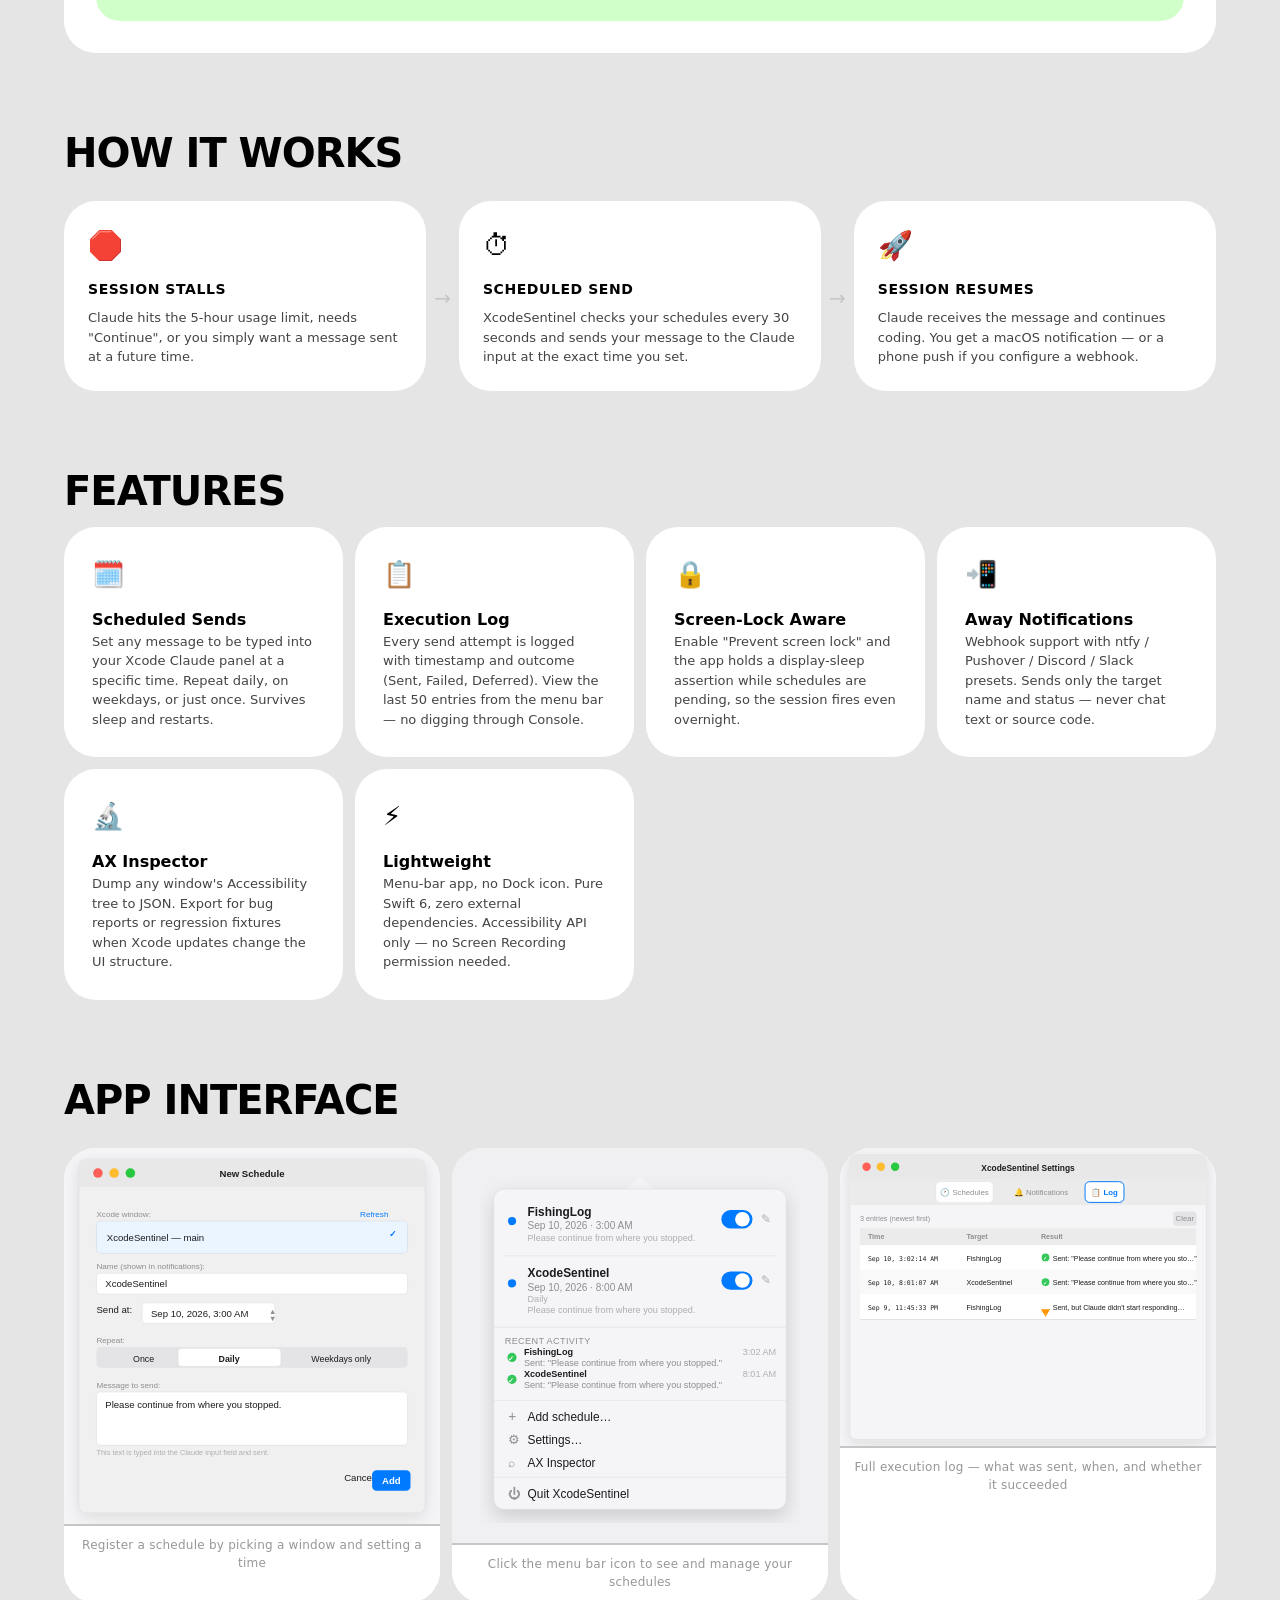
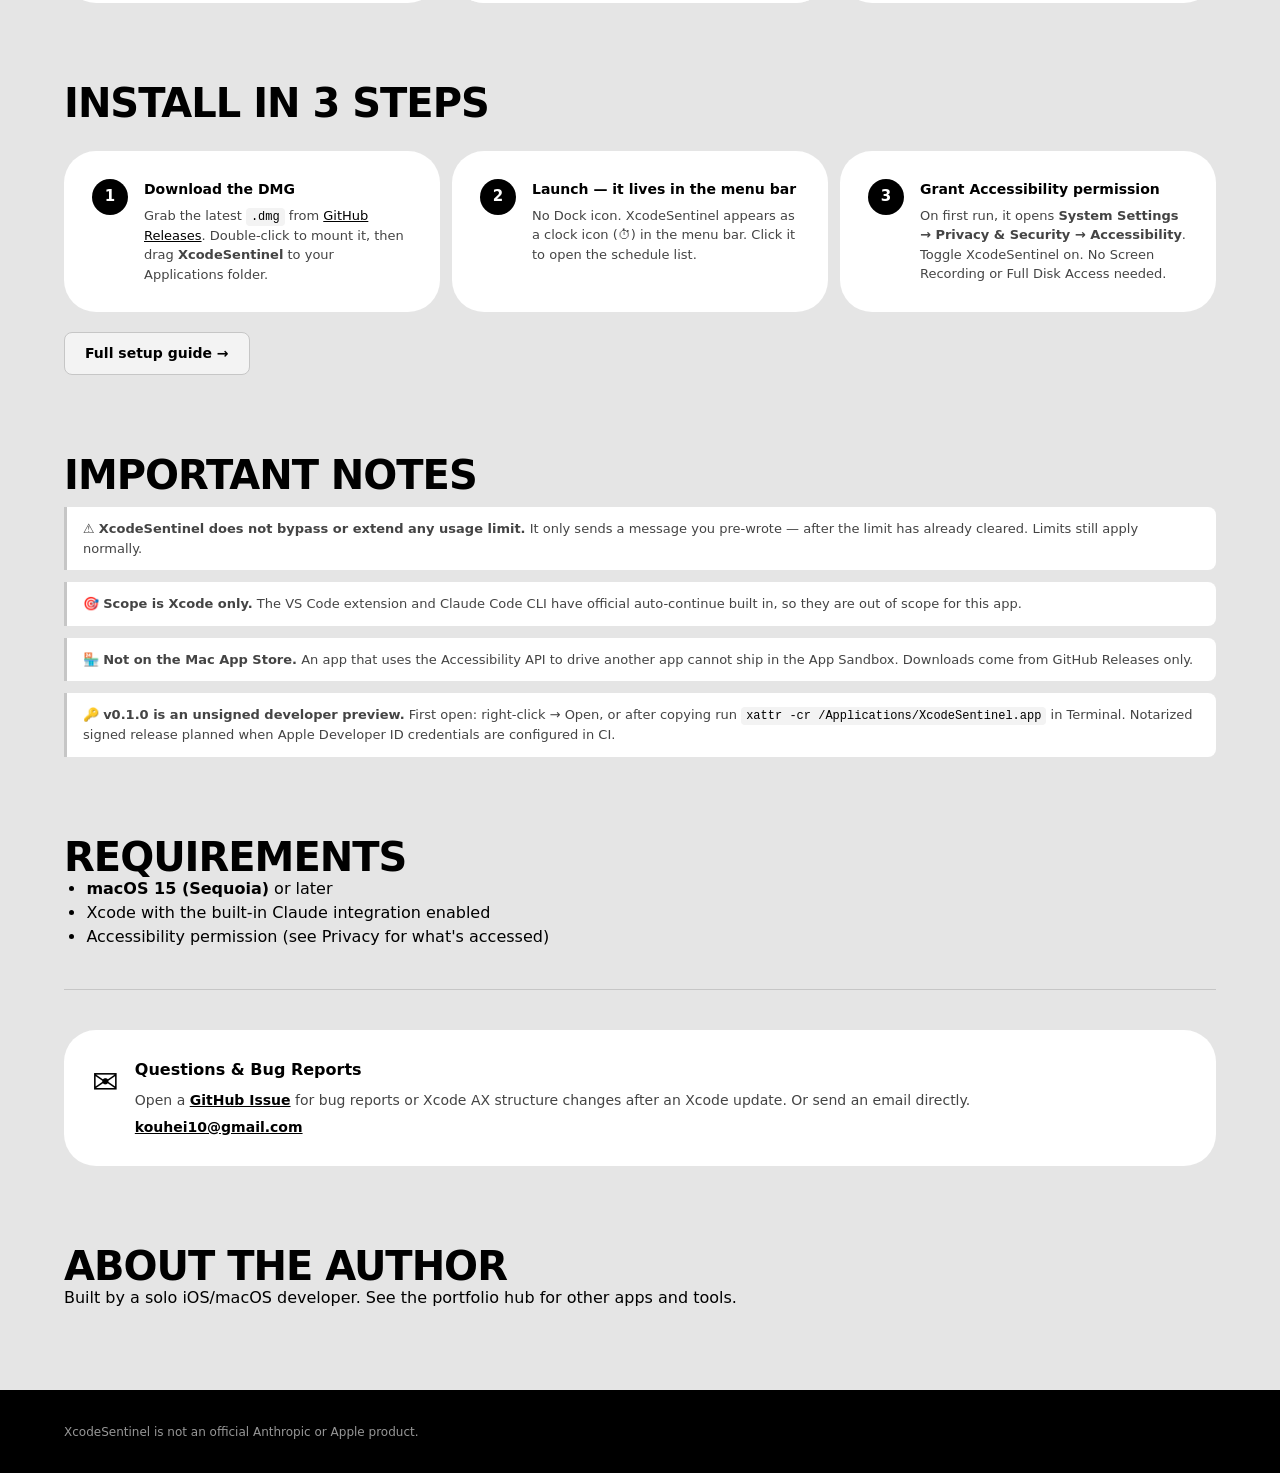
==== commit 790dd733: "feat: site redesign per DESIGN.md + settings focus + log detail panel - Rebuild site per brutalist-e" ====
--- a/docs/site/en/index.html
+++ b/docs/site/en/index.html
@@ -48,7 +48,7 @@
               <a class="btn-hero" href="https://github.com/isitest1/XcodeSentinel/releases/latest">⬇ Download for macOS</a>
               <a class="btn-ghost" href="https://github.com/isitest1/XcodeSentinel">View Source →</a>
             </div>
-            <p class="hero-meta" data-i18n="index.heroMeta">macOS 15 or later · Developer ID signed · Notarized · Free</p>
+            <p class="hero-meta" data-i18n="index.heroMeta">macOS 15 or later · Open Source · Free · v0.1.0 Developer Preview</p>
           </div>
 
           <!-- Right: app mockup -->
@@ -156,7 +156,7 @@
         <div class="wrap">
 
           <!-- Download box -->
-          <div class="download-box" style="margin-top:40px">
+          <div class="download-box">
             <div class="download-box-icon">📦</div>
             <div class="download-box-text">
               <h3>Download XcodeSentinel</h3>
@@ -237,136 +237,33 @@
             </div>
           </div>
 
-          <!-- UI showcase (mockups) -->
+          <!-- UI screenshots -->
           <h2>App Interface</h2>
           <div class="showcase">
 
-            <!-- Panel 1: Schedule form -->
+            <!-- Panel 1: Schedule form screenshot -->
             <div class="showcase-panel">
-              <div class="showcase-titlebar">
-                <span class="dot red"></span><span class="dot yellow"></span><span class="dot green"></span>
-                <span class="showcase-wintitle">New Schedule</span>
-              </div>
-              <div class="showcase-body" style="padding:16px">
-                <div class="mk-form-row">
-                  <label class="mk-form-label">Xcode window</label>
-                  <div class="mk-form-field">✓ FishingLog — FishingLog.xcodeproj</div>
-                </div>
-                <div class="mk-form-row">
-                  <label class="mk-form-label">Name</label>
-                  <div class="mk-form-field">FishingLog</div>
-                </div>
-                <div class="mk-form-row">
-                  <label class="mk-form-label">Send at</label>
-                  <div class="mk-form-field">Tomorrow, 3:00 AM</div>
-                </div>
-                <div class="mk-form-row">
-                  <label class="mk-form-label">Repeat</label>
-                  <div class="mk-form-field" style="gap:8px">
-                    <span style="background:var(--accent);color:#fff;padding:2px 10px;border-radius:4px;font-size:11px">Once</span>
-                    <span style="color:var(--muted);font-size:11px">Daily</span>
-                    <span style="color:var(--muted);font-size:11px">Weekdays</span>
-                  </div>
-                </div>
-                <div class="mk-form-row">
-                  <label class="mk-form-label">Message to send</label>
-                  <div class="mk-form-field" style="font-size:11px;color:var(--muted)">Please continue from where you stopped.</div>
-                </div>
-                <div class="mk-btn-row">
-                  <div class="mk-btn secondary">Cancel</div>
-                  <div class="mk-btn primary">Add</div>
-                </div>
-              </div>
+              <img src="../assets/screenshots/ss-form.svg"
+                   alt="New Schedule form showing Xcode window selection, date picker, repeat policy, and message field"
+                   width="510" height="510" loading="lazy" class="showcase-ss-img">
               <div class="showcase-caption">Register a schedule by picking a window and setting a time</div>
             </div>
 
-            <!-- Panel 2: Settings > Schedules -->
+            <!-- Panel 2: Menu bar popover screenshot -->
             <div class="showcase-panel">
-              <div class="showcase-titlebar">
-                <span class="dot red"></span><span class="dot yellow"></span><span class="dot green"></span>
-                <span class="showcase-wintitle">Settings — Schedules</span>
-              </div>
-              <div class="showcase-body" style="padding:14px">
-                <div style="border:1px solid var(--border);border-radius:6px;overflow:hidden;margin-bottom:10px">
-                  <div style="display:flex;align-items:center;gap:8px;padding:8px 10px;background:var(--accent-light);border-bottom:1px solid var(--border)">
-                    <span style="width:8px;height:8px;border-radius:50%;background:#30d158;flex-shrink:0"></span>
-                    <div style="flex:1">
-                      <div style="font-size:12px;font-weight:600">FishingLog</div>
-                      <div style="font-size:10px;color:var(--muted)">3:00 AM · Daily</div>
-                    </div>
-                  </div>
-                  <div style="display:flex;align-items:center;gap:8px;padding:8px 10px;border-bottom:1px solid var(--border)">
-                    <span style="width:8px;height:8px;border-radius:50%;background:#30d158;flex-shrink:0"></span>
-                    <div style="flex:1">
-                      <div style="font-size:12px;font-weight:600">XcodeSentinel</div>
-                      <div style="font-size:10px;color:var(--muted)">6:00 AM · Weekdays</div>
-                    </div>
-                  </div>
-                  <div style="display:flex;align-items:center;gap:8px;padding:8px 10px">
-                    <span style="width:8px;height:8px;border-radius:50%;background:var(--subtle);flex-shrink:0"></span>
-                    <div style="flex:1">
-                      <div style="font-size:12px;font-weight:600;color:var(--muted)">DemoKit</div>
-                      <div style="font-size:10px;color:var(--subtle)">Disabled</div>
-                    </div>
-                  </div>
-                </div>
-                <div style="display:flex;gap:6px;margin-bottom:12px">
-                  <div class="mk-btn primary" style="font-size:11px">Add…</div>
-                  <div class="mk-btn secondary" style="font-size:11px">Edit…</div>
-                  <div class="mk-btn secondary" style="font-size:11px">Remove</div>
-                </div>
-                <div style="background:var(--card);border:1px solid var(--border);border-radius:6px;padding:8px 10px">
-                  <div style="display:flex;align-items:center;gap:8px">
-                    <div style="width:28px;height:17px;border-radius:9px;background:var(--accent);flex-shrink:0"></div>
-                    <div>
-                      <div style="font-size:12px;font-weight:600">Prevent screen lock while schedules active</div>
-                      <div style="font-size:10px;color:var(--muted)">Holds a display-sleep assertion overnight</div>
-                    </div>
-                  </div>
-                </div>
-              </div>
-              <div class="showcase-caption">Manage all schedules and configure the screen-lock prevention</div>
-            </div>
-
-            <!-- Panel 3: Log view -->
+              <div class="showcase-ss-popover-wrap">
+                <img src="../assets/screenshots/ss-popover.svg"
+                     alt="Menu bar popover showing two active schedules and recent send activity"
+                     width="350" height="388" loading="lazy">
+              </div>
+              <div class="showcase-caption">Click the menu bar icon to see and manage your schedules</div>
+            </div>
+
+            <!-- Panel 3: Execution log screenshot -->
             <div class="showcase-panel">
-              <div class="showcase-titlebar">
-                <span class="dot red"></span><span class="dot yellow"></span><span class="dot green"></span>
-                <span class="showcase-wintitle">Settings — Log</span>
-              </div>
-              <div class="showcase-body" style="padding:14px">
-                <div style="display:flex;justify-content:space-between;align-items:center;margin-bottom:8px">
-                  <span style="font-size:11px;color:var(--muted)">6 entries (newest first)</span>
-                  <div class="mk-btn secondary" style="font-size:10px;padding:3px 10px">Clear</div>
-                </div>
-                <table class="mk-log-table">
-                  <tr>
-                    <td class="col-time">03:02</td>
-                    <td class="col-target">FishingLog</td>
-                    <td class="col-msg"><span class="badge-ok">✓ Sent</span></td>
-                  </tr>
-                  <tr>
-                    <td class="col-time">06:01</td>
-                    <td class="col-target">XcodeS…</td>
-                    <td class="col-msg"><span class="badge-ok">✓ Sent</span></td>
-                  </tr>
-                  <tr>
-                    <td class="col-time">22:45</td>
-                    <td class="col-target">DemoKit</td>
-                    <td class="col-msg"><span class="badge-warn">⏳ Deferred</span></td>
-                  </tr>
-                  <tr>
-                    <td class="col-time">14:32</td>
-                    <td class="col-target">FishingLog</td>
-                    <td class="col-msg"><span class="badge-ok">✓ Sent</span></td>
-                  </tr>
-                  <tr>
-                    <td class="col-time">12:01</td>
-                    <td class="col-target">XcodeS…</td>
-                    <td class="col-msg"><span class="badge-err">✗ Window not found</span></td>
-                  </tr>
-                </table>
-              </div>
+              <img src="../assets/screenshots/ss-log.svg"
+                   alt="Settings Log pane showing a table of sent messages with timestamps and status badges"
+                   width="580" height="460" loading="lazy" class="showcase-ss-img">
               <div class="showcase-caption">Full execution log — what was sent, when, and whether it succeeded</div>
             </div>
 
@@ -400,11 +297,11 @@
           <p style="margin-top:20px"><a class="btn secondary" href="getting-started.html">Full setup guide →</a></p>
 
           <!-- Notes -->
-          <h2 style="margin-top:52px">Important Notes</h2>
+          <h2>Important Notes</h2>
           <p class="note">⚠️ <strong>XcodeSentinel does not bypass or extend any usage limit.</strong> It only sends a message you pre-wrote — after the limit has already cleared. Limits still apply normally.</p>
           <p class="note">🎯 <strong>Scope is Xcode only.</strong> The VS Code extension and Claude Code CLI have official auto-continue built in, so they are out of scope for this app.</p>
           <p class="note">🏪 <strong>Not on the Mac App Store.</strong> An app that uses the Accessibility API to drive another app cannot ship in the App Sandbox. Downloads come from GitHub Releases only.</p>
-          <p class="note note-ok">✅ <strong>Developer ID signed &amp; notarized by Apple.</strong> No unsigned binaries. Normal Gatekeeper process.</p>
+          <p class="note">🔑 <strong>v0.1.0 is an unsigned developer preview.</strong> First open: right-click → Open, or after copying run <code>xattr -cr /Applications/XcodeSentinel.app</code> in Terminal. Notarized signed release planned when Apple Developer ID credentials are configured in CI.</p>
 
           <!-- Requirements -->
           <h2>Requirements</h2>
--- a/docs/site/assets/style.css
+++ b/docs/site/assets/style.css
@@ -1,830 +1,900 @@
-/* XcodeSentinel site — plain CSS, no build step, no external fonts (CLAUDE.md 14.1). */
-
-/* ── Design tokens ───────────────────────────────────────────────────────── */
+/* XcodeSentinel — DESIGN.md design system
+   Brutalist editorial: warm canvas, flat surfaces, no shadows, mint accent.
+   System fonts only (CLAUDE.md §14.1: no external CDN).
+   ─────────────────────────────────────────────────────────────────────── */
+
+/* ── 0. Design tokens ──────────────────────────────────────────────────── */
 :root {
-  --bg:           #ffffff;
-  --fg:           #111827;
-  --muted:        #6b7280;
-  --subtle:       #9ca3af;
-  --border:       #e5e7eb;
-  --card:         #f9fafb;
-  --card-hover:   #f3f4f6;
-  --accent:       #4f46e5;
-  --accent-dark:  #3730a3;
-  --accent-light: #eef2ff;
-  --accent-fg:    #ffffff;
-  --green:        #059669;
-  --green-bg:     #ecfdf5;
-  --warn-bg:      #fffbeb;
-  --warn-border:  #fcd34d;
-  --hero-from:    #1e1b4b;
-  --hero-to:      #4c1d95;
-  --maxw:         960px;
-  --maxw-narrow:  700px;
-  --radius:       12px;
-  --radius-sm:    8px;
-  --shadow-sm:    0 1px 3px rgba(0,0,0,0.1), 0 1px 2px rgba(0,0,0,0.06);
-  --shadow-md:    0 4px 12px rgba(0,0,0,0.08), 0 2px 4px rgba(0,0,0,0.05);
-  --shadow-lg:    0 10px 30px rgba(0,0,0,0.12), 0 4px 8px rgba(0,0,0,0.06);
+  /* Surfaces */
+  --canvas:   #e5e5e5;   /* page background (warm canvas) */
+  --card:     #ffffff;   /* card, panel surface */
+  --mist:     #f3f3f3;   /* subtle panel, nav pill bg */
+  --inv:      #000000;   /* inverted sections */
+  --inv-text: #ffffff;
+
+  /* Text */
+  --ink:    #000000;
+  --slate:  #444444;
+  --smoke:  #979797;
+  --ash:    #c6c6c6;     /* borders / hairlines */
+
+  /* Accents */
+  --mint:   #d1ffca;     /* primary accent */
+  --yellow: #fff100;     /* micro highlight */
+  --green:  #30d158;
+  --red:    #ff3b30;
+  --orange: #ff9f0a;
+
+  /* Semantic aliases (keep old names working) */
+  --fg:          var(--ink);
+  --bg:          var(--canvas);
+  --border:      var(--ash);
+  --muted:       var(--smoke);
+  --subtle:      var(--ash);
+  --accent:      var(--mint);
+  --accent-fg:   var(--ink);
+  --accent-light:#eefce9;
+  --shadow-md:   none;   /* flat design — no shadows */
+  --shadow-lg:   none;
+
+  /* Typography */
+  --font-body:    system-ui, -apple-system, 'Helvetica Neue', Arial, sans-serif;
+  --font-mono:    ui-monospace, 'SF Mono', Menlo, Consolas, monospace;
+
+  /* Radius */
+  --radius:    12px;
+  --radius-lg: 24px;
+  --radius-xl: 32px;
+  --radius-pill: 9999px;
+
+  /* Layout */
+  --max-w:  1200px;
+  --nav-h:  72px;
 }
 
 @media (prefers-color-scheme: dark) {
   :root {
-    --bg:           #0d0d1a;
-    --fg:           #f1f0ff;
-    --muted:        #9ca3af;
-    --subtle:       #6b7280;
-    --border:       #1e2035;
-    --card:         #13131f;
-    --card-hover:   #1a1a2e;
-    --accent:       #818cf8;
-    --accent-dark:  #a5b4fc;
-    --accent-light: #1e1b4b;
-    --accent-fg:    #0d0d1a;
-    --green:        #34d399;
-    --green-bg:     #052e16;
-    --warn-bg:      #292316;
-    --warn-border:  #92400e;
-    --hero-from:    #0d0b1f;
-    --hero-to:      #2e1065;
-    --shadow-sm:    0 1px 3px rgba(0,0,0,0.4);
-    --shadow-md:    0 4px 12px rgba(0,0,0,0.5);
-    --shadow-lg:    0 10px 30px rgba(0,0,0,0.6);
+    --canvas:   #1c1c1e;
+    --card:     #2c2c2e;
+    --mist:     #3a3a3c;
+    --inv:      #000000;
+    --ink:      #f2f2f7;
+    --slate:    #ebebf0;
+    --smoke:    #8e8e93;
+    --ash:      #3a3a3c;
+    --mint:     #b8f0b0;
+    --yellow:   #ffe600;
+    --accent-light: #1a3018;
+    --bg:       var(--canvas);
   }
 }
 
-/* ── Reset & base ────────────────────────────────────────────────────────── */
-*, *::before, *::after { box-sizing: border-box; }
-html { -webkit-text-size-adjust: 100%; scroll-behavior: smooth; }
-
+/* ── 1. Reset ──────────────────────────────────────────────────────────── */
+*, *::before, *::after { box-sizing: border-box; margin: 0; padding: 0; }
+html { scroll-behavior: smooth; -webkit-text-size-adjust: 100%; }
 body {
-  margin: 0;
-  background: var(--bg);
-  color: var(--fg);
-  font: 16px/1.65 -apple-system, BlinkMacSystemFont, "Segoe UI", Roboto,
-    "Helvetica Neue", Arial, "Hiragino Kaku Gothic ProN", "Hiragino Sans",
-    Meiryo, sans-serif;
-  -webkit-font-smoothing: antialiased;
-}
-
-a { color: var(--accent); }
-a:hover { text-decoration: none; }
-img { max-width: 100%; height: auto; }
-
-.wrap { max-width: var(--maxw); margin: 0 auto; padding: 0 24px; }
-.wrap-narrow { max-width: var(--maxw-narrow); margin: 0 auto; padding: 0 24px; }
-
-/* ── Header ──────────────────────────────────────────────────────────────── */
+  font-family: var(--font-body);
+  font-size: 16px;
+  line-height: 1.5;
+  color: var(--ink);
+  background: var(--canvas);
+  min-height: 100vh;
+}
+img, svg { max-width: 100%; height: auto; display: block; }
+a { color: inherit; text-decoration: none; }
+a:hover { text-decoration: underline; }
+ul, ol { padding-left: 1.4em; }
+code {
+  font-family: var(--font-mono);
+  font-size: 0.875em;
+  background: var(--mist);
+  padding: 2px 5px;
+  border-radius: 4px;
+  color: var(--ink);
+}
+pre { background: var(--mist); border-radius: 8px; padding: 16px; overflow-x: auto; }
+pre code { background: none; padding: 0; font-size: 13px; }
+
+/* ── 2. Skip link ──────────────────────────────────────────────────────── */
+.skip {
+  position: absolute; left: -9999px; top: 8px;
+  background: var(--ink); color: var(--card);
+  padding: 8px 16px; border-radius: 4px; z-index: 999;
+  font-size: 14px; font-weight: 600;
+}
+.skip:focus { left: 8px; }
+
+/* ── 3. Layout ─────────────────────────────────────────────────────────── */
+.wrap {
+  max-width: var(--max-w);
+  margin: 0 auto;
+  padding: 0 24px;
+}
+
+/* ── 4. Navigation ─────────────────────────────────────────────────────── */
 .site-header {
-  border-bottom: 1px solid var(--border);
+  background: var(--canvas);
+  height: var(--nav-h);
   position: sticky;
   top: 0;
-  background: color-mix(in srgb, var(--bg) 88%, transparent);
-  backdrop-filter: saturate(160%) blur(12px);
-  -webkit-backdrop-filter: saturate(160%) blur(12px);
   z-index: 100;
+  border-bottom: 1px solid transparent;
 }
 .site-header .wrap {
+  height: 100%;
   display: flex;
   align-items: center;
   gap: 16px;
-  min-height: 60px;
 }
 .brand {
+  font-size: 17px;
   font-weight: 800;
+  color: var(--ink);
   text-decoration: none;
-  color: var(--fg);
-  font-size: 1.05rem;
-  letter-spacing: -0.3px;
+  white-space: nowrap;
   flex-shrink: 0;
 }
-.brand::before {
-  content: "⏱ ";
-  font-style: normal;
-}
+.brand:hover { text-decoration: none; opacity: 0.8; }
+
+/* Pill-shaped nav ─ no changes to HTML, pure CSS */
 .site-header nav {
-  display: flex;
-  gap: 4px;
-  flex-wrap: wrap;
+  background: var(--card);
+  border-radius: var(--radius-pill);
+  padding: 5px 6px;
+  display: flex;
+  align-items: center;
+  gap: 2px;
   flex: 1;
-  overflow: hidden;
+  justify-content: center;
+  max-width: 560px;
+  margin: 0 auto;
 }
 .site-header nav a {
+  font-size: 13px;
+  font-weight: 500;
+  color: var(--slate);
+  padding: 6px 13px;
+  border-radius: var(--radius-pill);
   text-decoration: none;
-  color: var(--muted);
-  font-size: 13.5px;
-  padding: 5px 8px;
-  border-radius: 6px;
-  transition: color 0.12s, background 0.12s;
+  transition: background 0.15s, color 0.15s;
   white-space: nowrap;
 }
-.site-header nav a.active,
-.site-header nav a:hover {
-  color: var(--fg);
-  background: var(--card);
-}
+.site-header nav a:hover { background: var(--mist); color: var(--ink); text-decoration: none; }
+.site-header nav a.active {
+  background: var(--canvas);
+  color: var(--ink);
+  font-weight: 700;
+}
+.lang-switch { flex-shrink: 0; }
 .lang-switch a {
   font-size: 13px;
+  font-weight: 500;
+  color: var(--slate);
   text-decoration: none;
-  color: var(--muted);
-  border: 1px solid var(--border);
-  padding: 4px 10px;
-  border-radius: 20px;
-  white-space: nowrap;
-  transition: color 0.12s, border-color 0.12s;
-}
-.lang-switch a:hover { color: var(--accent); border-color: var(--accent); }
-
-/* ── Hero ────────────────────────────────────────────────────────────────── */
+  padding: 6px 10px;
+  border-radius: var(--radius-pill);
+  border: 1px solid var(--ash);
+  transition: background 0.15s, color 0.15s;
+}
+.lang-switch a:hover { background: var(--card); color: var(--ink); text-decoration: none; }
+
+/* ── 5. Hero ────────────────────────────────────────────────────────────── */
 .hero {
-  background: linear-gradient(135deg, var(--hero-from) 0%, var(--hero-to) 100%);
-  position: relative;
-  overflow: hidden;
-  padding: 80px 0 72px;
-  text-align: center;
-  color: #fff;
-}
-.hero::before {
-  content: "";
-  position: absolute;
-  inset: 0;
-  background:
-    radial-gradient(ellipse 60% 50% at 30% 40%, rgba(167,139,250,0.18) 0%, transparent 70%),
-    radial-gradient(ellipse 40% 60% at 75% 60%, rgba(79,70,229,0.25) 0%, transparent 70%);
-  pointer-events: none;
-}
-.hero .wrap { position: relative; }
+  background: var(--canvas);
+  padding: 80px 0 64px;
+}
+.hero-wrap {
+  display: grid;
+  grid-template-columns: 1fr 1fr;
+  gap: 56px;
+  align-items: center;
+}
+.hero-text { max-width: 540px; }
 .hero-badge {
   display: inline-block;
-  background: rgba(255,255,255,0.12);
-  border: 1px solid rgba(255,255,255,0.2);
-  border-radius: 20px;
+  background: var(--mint);
+  color: var(--ink);
+  font-size: 11px;
+  font-weight: 700;
   padding: 4px 14px;
-  font-size: 12.5px;
-  color: rgba(255,255,255,0.8);
+  border-radius: var(--radius-pill);
+  letter-spacing: 0.04em;
+  text-transform: uppercase;
   margin-bottom: 20px;
-  letter-spacing: 0.3px;
-}
-.hero h1 {
-  font-size: clamp(1.9rem, 5.5vw, 3.2rem);
-  font-weight: 800;
-  line-height: 1.12;
-  margin: 0 0 20px;
-  letter-spacing: -1px;
-}
-.hero h1 em { font-style: normal; color: #c4b5fd; }
-.hero .lead {
-  font-size: clamp(1rem, 2.5vw, 1.15rem);
-  color: rgba(255,255,255,0.78);
-  max-width: 580px;
-  margin: 0 auto 36px;
-  line-height: 1.65;
+}
+h1 {
+  font-size: clamp(52px, 8vw, 100px);
+  font-weight: 900;
+  line-height: 0.92;
+  letter-spacing: -0.035em;
+  text-transform: uppercase;
+  color: var(--ink);
+  margin-bottom: 24px;
+}
+h1 em {
+  font-style: normal;
+  color: var(--smoke);
+}
+.lead {
+  font-size: 18px;
+  line-height: 1.55;
+  color: var(--slate);
+  margin-bottom: 32px;
 }
 .hero-cta {
   display: flex;
   gap: 12px;
-  justify-content: center;
+  align-items: center;
   flex-wrap: wrap;
-  margin-bottom: 20px;
+  margin-bottom: 16px;
 }
 .btn-hero {
   display: inline-flex;
   align-items: center;
   gap: 8px;
-  background: #fff;
-  color: #312e81;
+  background: var(--ink);
+  color: var(--card);
+  font-size: 15px;
   font-weight: 700;
-  padding: 14px 28px;
-  border-radius: var(--radius-sm);
+  padding: 14px 24px;
+  border-radius: 8px;
   text-decoration: none;
-  font-size: 0.975rem;
-  box-shadow: 0 4px 16px rgba(0,0,0,0.3);
-  transition: transform 0.15s, box-shadow 0.15s;
-}
-.btn-hero:hover {
-  transform: translateY(-2px);
-  box-shadow: 0 8px 24px rgba(0,0,0,0.4);
-  color: #312e81;
-}
+  transition: opacity 0.15s;
+  white-space: nowrap;
+}
+.btn-hero:hover { opacity: 0.8; text-decoration: none; }
 .btn-ghost {
   display: inline-flex;
   align-items: center;
-  gap: 8px;
-  color: rgba(255,255,255,0.88);
+  gap: 6px;
+  border: 1.5px solid var(--slate);
+  color: var(--slate);
+  font-size: 15px;
+  font-weight: 600;
+  padding: 13px 22px;
+  border-radius: 4px;
   text-decoration: none;
-  padding: 13px 24px;
-  border: 1px solid rgba(255,255,255,0.3);
-  border-radius: var(--radius-sm);
-  font-size: 0.975rem;
-  transition: background 0.15s, border-color 0.15s;
-}
-.btn-ghost:hover {
-  background: rgba(255,255,255,0.1);
-  border-color: rgba(255,255,255,0.5);
-  color: #fff;
-}
+  transition: border-color 0.15s, color 0.15s;
+  white-space: nowrap;
+}
+.btn-ghost:hover { border-color: var(--ink); color: var(--ink); text-decoration: none; }
 .hero-meta {
-  color: rgba(255,255,255,0.45);
-  font-size: 0.82rem;
-  margin: 0;
-}
-
-/* ── Download box ────────────────────────────────────────────────────────── */
-.download-box {
-  background: linear-gradient(135deg, var(--accent-light), var(--card));
-  border: 1px solid var(--border);
-  border-radius: var(--radius);
-  padding: 28px 32px;
-  margin: 40px 0;
-  display: flex;
+  font-size: 11px;
+  color: var(--smoke);
+  font-family: var(--font-mono);
+  letter-spacing: 0.02em;
+}
+
+/* ── 6. App mockup (hero right column) ─────────────────────────────────── */
+.hero-visual { display: flex; justify-content: center; align-items: flex-start; }
+.app-mockup { position: relative; }
+.mk-popover {
+  background: var(--card);
+  border-radius: 14px;
+  border: 1px solid var(--ash);
+  width: 288px;
+  overflow: hidden;
+}
+.mk-header {
+  background: var(--mist);
+  padding: 10px 14px;
+  font-size: 12px;
+  font-weight: 700;
+  color: var(--ink);
+  border-bottom: 1px solid var(--ash);
+}
+.mk-row {
+  display: flex;
+  align-items: center;
+  gap: 10px;
+  padding: 10px 14px;
+  border-bottom: 1px solid var(--mist);
+}
+.mk-row.quit { opacity: 0.6; }
+.mk-dot {
+  width: 8px; height: 8px; border-radius: 50%; flex-shrink: 0;
+}
+.mk-dot.on  { background: var(--green); }
+.mk-dot.off { background: var(--ash); }
+.mk-item-body { flex: 1; min-width: 0; }
+.mk-name  { font-size: 12px; font-weight: 600; color: var(--ink); }
+.mk-sub   { font-size: 10px; color: var(--smoke); margin-top: 1px; }
+.mk-msg   { font-size: 10px; color: var(--smoke); font-style: italic; white-space: nowrap; overflow: hidden; text-overflow: ellipsis; }
+.mk-toggle {
+  width: 30px; height: 18px; border-radius: 9px; flex-shrink: 0;
+}
+.mk-toggle.on  { background: #007aff; }
+.mk-toggle.off { background: var(--ash); }
+.mk-divider { height: 1px; background: var(--ash); }
+.mk-section-label {
+  font-size: 9px;
+  font-weight: 700;
+  color: var(--smoke);
+  letter-spacing: 0.06em;
+  text-transform: uppercase;
+  padding: 8px 14px 4px;
+}
+.mk-log-row {
+  display: flex;
+  align-items: center;
+  gap: 6px;
+  padding: 4px 14px;
+  font-size: 10px;
+}
+.mk-log-icon { font-size: 9px; flex-shrink: 0; }
+.mk-log-icon.ok   { color: var(--green); }
+.mk-log-icon.warn { color: var(--orange); }
+.mk-log-name { font-weight: 600; color: var(--ink); flex-shrink: 0; }
+.mk-log-msg  { color: var(--smoke); flex: 1; min-width: 0; overflow: hidden; white-space: nowrap; text-overflow: ellipsis; }
+.mk-log-time { color: var(--ash); font-size: 9px; flex-shrink: 0; margin-left: auto; font-family: var(--font-mono); }
+.mk-action { cursor: default; }
+.mk-action-icon { font-size: 13px; color: var(--smoke); width: 16px; text-align: center; flex-shrink: 0; }
+
+/* ── 7. Stats bar (inverted dark block) ─────────────────────────────────── */
+.stats-bar {
+  background: var(--inv);
+  color: var(--inv-text);
+  padding: 32px 0;
+}
+.stats-inner {
+  display: flex;
+  justify-content: space-around;
   align-items: center;
   gap: 24px;
   flex-wrap: wrap;
 }
-.download-box-icon {
-  font-size: 2.8rem;
+.stat { text-align: center; }
+.stat-val {
+  display: block;
+  font-size: 22px;
+  font-weight: 900;
+  color: var(--mint);
+  text-transform: uppercase;
+  letter-spacing: 0.02em;
+  line-height: 1;
+}
+.stat-label {
+  font-size: 11px;
+  color: var(--smoke);
+  margin-top: 4px;
+  line-height: 1.4;
+}
+
+/* ── 8. Section content area ────────────────────────────────────────────── */
+.site-body { padding: 0; }
+.site-body .wrap > section,
+.site-body .wrap > h2,
+.site-body .wrap > div,
+.site-body .wrap > p { margin-bottom: 0; }
+
+/* Index page sections */
+.site-body section { padding: 64px 0; }
+
+h2 {
+  font-size: clamp(24px, 3.5vw, 40px);
+  font-weight: 900;
+  line-height: 1.0;
+  letter-spacing: -0.025em;
+  text-transform: uppercase;
+  color: var(--ink);
+  margin-bottom: 28px;
+}
+[lang="ja"] h2 { text-transform: none; }
+h3 {
+  font-size: 16px;
+  font-weight: 700;
+  color: var(--ink);
+  margin-bottom: 8px;
+}
+
+/* Inner-page content sections */
+.page-header {
+  padding: 56px 0 32px;
+  border-bottom: 1px solid var(--ash);
+  margin-bottom: 40px;
+}
+.page-header h1 { font-size: clamp(28px, 5vw, 56px); margin-bottom: 12px; }
+.page-header p  { font-size: 18px; color: var(--slate); }
+
+/* ── 9. Scenario section ────────────────────────────────────────────────── */
+.scenario-time {
+  font-family: var(--font-mono);
+  font-size: 11px;
+  color: var(--smoke);
+  letter-spacing: 0.04em;
+  margin-bottom: 8px;
+}
+.scenario-resolution {
+  background: var(--mint);
+  color: var(--ink);
+  border-radius: var(--radius-lg);
+  padding: 20px 24px;
+  font-weight: 600;
+  margin-top: 16px;
+}
+
+/* ── 10. Flow (3-step visual) ───────────────────────────────────────────── */
+.flow {
+  display: flex;
+  align-items: flex-start;
+  gap: 8px;
+  margin: 28px 0;
+  flex-wrap: wrap;
+}
+.flow-step {
+  background: var(--card);
+  border-radius: var(--radius-xl);
+  padding: 24px;
+  flex: 1;
+  min-width: 200px;
+}
+.flow-icon { font-size: 28px; margin-bottom: 12px; display: block; }
+.flow-title {
+  font-size: 14px;
+  font-weight: 800;
+  text-transform: uppercase;
+  letter-spacing: 0.04em;
+  color: var(--ink);
+  margin-bottom: 8px;
+}
+.flow-desc { font-size: 13px; color: var(--slate); line-height: 1.5; }
+.flow-arrow {
+  font-size: 20px;
+  color: var(--ash);
+  align-self: center;
   flex-shrink: 0;
-  line-height: 1;
-}
-.download-box-text { flex: 1; min-width: 200px; }
-.download-box-text h3 { margin: 0 0 4px; font-size: 1.1rem; }
-.download-box-text p { margin: 0; color: var(--muted); font-size: 0.9rem; }
-.download-box .btn { white-space: nowrap; }
-
-/* ── Buttons (general) ───────────────────────────────────────────────────── */
-.btn {
-  display: inline-block;
-  background: var(--accent);
-  color: var(--accent-fg);
-  padding: 11px 22px;
-  border-radius: var(--radius-sm);
-  text-decoration: none;
-  font-weight: 600;
-  font-size: 0.95rem;
-  transition: background 0.15s, transform 0.12s;
-}
-.btn:hover { background: var(--accent-dark); transform: translateY(-1px); color: var(--accent-fg); }
-.btn.secondary {
-  background: transparent;
-  color: var(--accent);
-  border: 1.5px solid var(--accent);
-}
-.btn.secondary:hover { background: var(--accent-light); }
-.btn.green { background: var(--green); }
-
-/* ── Main content ────────────────────────────────────────────────────────── */
-main { padding-bottom: 72px; }
-.site-body { padding: 8px 0; }
-
-main h2 {
-  font-size: 1.45rem;
-  font-weight: 700;
-  margin: 52px 0 14px;
-  letter-spacing: -0.3px;
-}
-main h3 { font-size: 1.05rem; font-weight: 600; margin: 28px 0 8px; }
-main ul, main ol { padding-left: 1.35em; }
-main li { margin: 6px 0; }
-main p { margin: 0 0 14px; }
-
-/* ── Sections ────────────────────────────────────────────────────────────── */
-.section { padding: 12px 0; }
-.section-label {
-  display: inline-block;
-  font-size: 11.5px;
-  font-weight: 700;
-  letter-spacing: 1.2px;
-  text-transform: uppercase;
-  color: var(--accent);
-  margin-bottom: 8px;
-}
-
-/* ── Feature grid ────────────────────────────────────────────────────────── */
+  padding-top: 4px;
+}
+
+/* ── 11. Feature cards grid ─────────────────────────────────────────────── */
 .grid {
   display: grid;
+  grid-template-columns: repeat(auto-fit, minmax(260px, 1fr));
+  gap: 12px;
+  margin: 16px 0;
+}
+.card {
+  background: var(--card);
+  border-radius: var(--radius-xl);
+  padding: 28px;
+}
+.card-icon { font-size: 26px; margin-bottom: 14px; display: block; }
+.card h3 {
+  font-size: 14px;
+  font-weight: 800;
+  text-transform: uppercase;
+  letter-spacing: 0.04em;
+  margin-bottom: 8px;
+}
+.card p { font-size: 13px; color: var(--slate); line-height: 1.5; }
+
+/* ── 12. Screenshot images inside showcase panels ───────────────────────── */
+.showcase {
+  display: grid;
+  grid-template-columns: repeat(auto-fit, minmax(260px, 1fr));
+  gap: 12px;
+  margin: 28px 0;
+}
+.showcase-panel {
+  background: var(--card);
+  border-radius: var(--radius-xl);
+  overflow: hidden;
+  transition: transform 0.2s;
+}
+.showcase-panel:hover { transform: translateY(-3px); }
+.showcase-titlebar {
+  background: var(--mist);
+  height: 34px;
+  display: flex;
+  align-items: center;
+  padding: 0 12px;
+  gap: 6px;
+}
+.showcase-wintitle {
+  margin-left: 8px;
+  font-size: 11px;
+  color: var(--smoke);
+  font-weight: 600;
+}
+.showcase-body {
+  background: var(--card);
+  padding: 14px;
+  min-height: 200px;
+}
+.showcase-caption {
+  text-align: center;
+  font-size: 12px;
+  color: var(--smoke);
+  padding: 10px 14px 12px;
+  background: var(--card);
+  border-top: 1px solid var(--ash);
+  letter-spacing: 0.02em;
+}
+.showcase-ss-img {
+  width: 100%;
+  height: auto;
+  display: block;
+  background: #f5f5f7;
+  border-bottom: 1px solid var(--ash);
+}
+.showcase-ss-popover-wrap {
+  background: #f0f0f2;
+  display: flex;
+  justify-content: center;
+  align-items: center;
+  padding: 20px 10px;
+  border-bottom: 1px solid var(--ash);
+}
+.showcase-ss-popover-wrap img { width: 100%; max-width: 320px; height: auto; }
+@media (prefers-color-scheme: dark) {
+  .showcase-ss-img { background: #1c1c1e; }
+  .showcase-ss-popover-wrap { background: #2c2c2e; }
+}
+
+/* ── 13. Install steps ──────────────────────────────────────────────────── */
+.steps {
+  display: grid;
   grid-template-columns: repeat(auto-fit, minmax(240px, 1fr));
+  gap: 12px;
+  margin: 28px 0;
+}
+.step {
+  background: var(--card);
+  border-radius: var(--radius-xl);
+  padding: 28px;
+  display: flex;
   gap: 16px;
-}
-.card {
-  background: var(--card);
-  border: 1px solid var(--border);
-  border-radius: var(--radius);
-  padding: 20px 22px;
-  transition: box-shadow 0.2s, transform 0.2s, border-color 0.2s;
-}
-.card:hover {
-  box-shadow: var(--shadow-md);
-  transform: translateY(-2px);
-  border-color: var(--accent);
-}
-.card-icon {
-  font-size: 1.8rem;
-  margin-bottom: 10px;
-  display: block;
-  line-height: 1;
-}
-.card b { display: block; margin-bottom: 6px; font-size: 0.97rem; }
-.card p, .card span { color: var(--muted); font-size: 0.9rem; line-height: 1.55; margin: 0; }
-
-/* ── Steps ───────────────────────────────────────────────────────────────── */
-.steps { display: flex; flex-direction: column; gap: 0; margin: 20px 0; }
-.step {
-  display: flex;
-  gap: 18px;
-  padding: 20px 0;
-  border-bottom: 1px solid var(--border);
-}
-.step:last-child { border-bottom: none; }
+  align-items: flex-start;
+}
 .step-num {
-  flex-shrink: 0;
   width: 36px;
   height: 36px;
-  background: var(--accent);
-  color: var(--accent-fg);
-  border-radius: 50%;
+  border-radius: var(--radius-pill);
+  background: var(--ink);
+  color: var(--card);
   display: flex;
   align-items: center;
   justify-content: center;
+  font-weight: 800;
+  font-size: 15px;
+  flex-shrink: 0;
+}
+.step-body { flex: 1; }
+.step-body h3 { font-size: 14px; font-weight: 700; margin-bottom: 6px; }
+.step-body p  { font-size: 13px; color: var(--slate); line-height: 1.5; }
+.step-body a  { color: var(--ink); text-decoration: underline; }
+.step-body code { font-size: 12px; }
+
+/* ── 14. Note / alert boxes ─────────────────────────────────────────────── */
+.note {
+  background: var(--card);
+  border-left: 3px solid var(--ash);
+  border-radius: 0 8px 8px 0;
+  padding: 12px 16px;
+  font-size: 13px;
+  color: var(--slate);
+  margin: 10px 0;
+  line-height: 1.5;
+}
+.note.note-ok { border-left-color: var(--green); }
+.note code { font-size: 12px; }
+
+/* ── 15. Buttons (generic) ──────────────────────────────────────────────── */
+.btn {
+  display: inline-flex;
+  align-items: center;
+  gap: 6px;
+  font-size: 14px;
   font-weight: 700;
-  font-size: 0.9rem;
-  margin-top: 2px;
-}
-.step-body h3 { margin: 0 0 6px; font-size: 1rem; }
-.step-body p { margin: 0; color: var(--muted); font-size: 0.92rem; }
-
-/* ── Screenshots ─────────────────────────────────────────────────────────── */
+  padding: 10px 20px;
+  border-radius: 8px;
+  background: var(--ink);
+  color: var(--card);
+  text-decoration: none;
+  transition: opacity 0.15s;
+  cursor: pointer;
+}
+.btn:hover { opacity: 0.8; text-decoration: none; }
+.btn.secondary {
+  background: var(--mist);
+  color: var(--ink);
+  border: 1px solid var(--ash);
+}
+.btn.secondary:hover { background: var(--card); }
+
+/* ── 16. Contact box ────────────────────────────────────────────────────── */
+.contact-box {
+  display: flex;
+  align-items: flex-start;
+  gap: 16px;
+  background: var(--card);
+  border-radius: var(--radius-xl);
+  padding: 28px;
+  margin: 24px 0;
+}
+.contact-box-icon { font-size: 32px; flex-shrink: 0; }
+.contact-box-body h3 { margin-bottom: 8px; }
+.contact-box-body p  { font-size: 14px; color: var(--slate); line-height: 1.5; }
+.contact-box-body a  { color: var(--ink); font-weight: 600; text-decoration: underline; }
+
+/* ── 17. Divider ────────────────────────────────────────────────────────── */
+hr, .divider {
+  border: none;
+  border-top: 1px solid var(--ash);
+  margin: 40px 0;
+}
+
+/* ── 18. Author / portfolio section ─────────────────────────────────────── */
+.portfolio-section { margin: 40px 0; }
+.portfolio-section h2 { font-size: 22px; }
+
+/* ── 19. Footer ─────────────────────────────────────────────────────────── */
+.site-footer {
+  background: var(--inv);
+  color: var(--inv-text);
+  padding: 32px 0;
+  margin-top: 80px;
+}
+.site-footer p {
+  font-size: 12px;
+  color: var(--smoke);
+  line-height: 1.7;
+}
+.site-footer a { color: var(--mint); text-decoration: none; }
+.site-footer a:hover { text-decoration: underline; }
+
+/* ── 20. Traffic lights (window decorations) ────────────────────────────── */
+.dot { width: 12px; height: 12px; border-radius: 50%; display: inline-block; }
+.dot.red    { background: #ff5f57; }
+.dot.yellow { background: #febc2e; }
+.dot.green  { background: #28c840; }
+
+/* ── 21. Inner page body ─────────────────────────────────────────────────── */
+.wrap .page-content { max-width: 760px; }
+.page-content h2 { font-size: 22px; margin-top: 40px; margin-bottom: 12px; }
+.page-content h3 { font-size: 17px; margin-top: 28px; margin-bottom: 8px; }
+.page-content p  { font-size: 15px; color: var(--slate); line-height: 1.65; margin-bottom: 16px; }
+.page-content ul, .page-content ol { font-size: 15px; color: var(--slate); margin-bottom: 16px; }
+.page-content li { margin-bottom: 6px; line-height: 1.6; }
+.page-content a  { color: var(--ink); text-decoration: underline; }
+.page-content table { border-collapse: collapse; width: 100%; margin: 16px 0; font-size: 14px; }
+.page-content th { background: var(--mist); font-weight: 700; padding: 8px 12px; text-align: left; border-bottom: 1px solid var(--ash); }
+.page-content td { padding: 8px 12px; border-bottom: 1px solid var(--mist); color: var(--slate); }
+
+/* ── 22. FAQ ────────────────────────────────────────────────────────────── */
+.faq-list {
+  display: flex;
+  flex-direction: column;
+  gap: 8px;
+  max-width: 760px;
+}
+details {
+  background: var(--card);
+  border-radius: var(--radius-lg);
+  overflow: hidden;
+}
+summary {
+  padding: 18px 20px;
+  font-size: 15px;
+  font-weight: 700;
+  color: var(--ink);
+  cursor: pointer;
+  list-style: none;
+  display: flex;
+  justify-content: space-between;
+  align-items: center;
+  gap: 12px;
+}
+summary::-webkit-details-marker { display: none; }
+summary::after {
+  content: "+";
+  font-size: 20px;
+  font-weight: 400;
+  color: var(--smoke);
+  flex-shrink: 0;
+}
+details[open] summary::after { content: "−"; }
+.faq-answer {
+  padding: 0 20px 18px;
+  font-size: 14px;
+  color: var(--slate);
+  line-height: 1.65;
+}
+.faq-answer a { color: var(--ink); text-decoration: underline; }
+.faq-answer p { margin-bottom: 12px; }
+.faq-answer p:last-child { margin-bottom: 0; }
+
+/* ── 23. Changelog ──────────────────────────────────────────────────────── */
+.changelog-body h2 {
+  font-size: 20px;
+  margin-top: 40px;
+  margin-bottom: 8px;
+  border-bottom: 1px solid var(--ash);
+  padding-bottom: 8px;
+  text-transform: none;
+}
+.changelog-body h3 {
+  font-size: 14px;
+  text-transform: uppercase;
+  letter-spacing: 0.04em;
+  color: var(--smoke);
+  margin-top: 20px;
+}
+.changelog-body ul { font-size: 14px; color: var(--slate); margin-bottom: 12px; }
+
+/* ── 24. Privacy / guide common content ─────────────────────────────────── */
+.privacy-body, .guide-body, .troubleshooting-body, .getting-started-body {
+  max-width: 760px;
+}
+
+/* ── 25. Inline tags / badges ───────────────────────────────────────────── */
+.tag {
+  display: inline-block;
+  background: var(--mint);
+  color: var(--ink);
+  font-size: 11px;
+  font-weight: 700;
+  padding: 3px 12px;
+  border-radius: var(--radius-pill);
+  letter-spacing: 0.04em;
+  text-transform: uppercase;
+}
+.tag-yellow { background: var(--yellow); }
+
+/* ── 26. Mini form mockup (legacy compatibility for any remaining use) ────── */
+.mk-form-row { margin-bottom: 10px; }
+.mk-form-label {
+  display: block; font-size: 10px; font-weight: 700;
+  color: var(--smoke); text-transform: uppercase;
+  letter-spacing: 0.5px; margin-bottom: 3px;
+}
+.mk-form-field {
+  background: var(--canvas); border: 1px solid var(--ash);
+  border-radius: 6px; padding: 6px 10px; font-size: 12px;
+  color: var(--ink); width: 100%; display: flex; align-items: center;
+}
+.mk-btn-row { display: flex; gap: 8px; margin-top: 12px; justify-content: flex-end; }
+.mk-btn { padding: 5px 14px; border-radius: 6px; font-size: 12px; font-weight: 600; }
+.mk-btn.primary { background: var(--ink); color: var(--card); }
+.mk-btn.secondary { background: var(--canvas); border: 1px solid var(--ash); color: var(--ink); }
+.mk-log-table { width: 100%; border-collapse: collapse; }
+.mk-log-table tr { border-bottom: 1px solid var(--ash); }
+.mk-log-table tr:last-child { border-bottom: none; }
+.mk-log-table td { padding: 6px 4px; font-size: 11px; vertical-align: middle; }
+.mk-log-table .col-time { color: var(--smoke); white-space: nowrap; font-variant-numeric: tabular-nums; }
+.mk-log-table .col-target { font-weight: 600; }
+.mk-log-table .col-msg { color: var(--smoke); }
+.badge-ok   { background: #d1fae5; color: #065f46; border-radius: 4px; padding: 1px 5px; }
+.badge-warn { background: #fef3c7; color: #92400e; border-radius: 4px; padding: 1px 5px; }
+.badge-err  { background: #fee2e2; color: #991b1b; border-radius: 4px; padding: 1px 5px; }
+
+/* ── 27. Screenshots (legacy screenshot-frame) ───────────────────────────── */
 .screenshots-grid {
   display: grid;
   grid-template-columns: repeat(auto-fit, minmax(280px, 1fr));
-  gap: 20px;
-  margin: 20px 0;
+  gap: 24px;
+  margin: 24px 0;
 }
 .screenshot-frame {
-  border-radius: var(--radius);
+  background: var(--card);
+  border-radius: var(--radius-xl);
   overflow: hidden;
-  border: 1px solid var(--border);
-  box-shadow: var(--shadow-md);
-  background: var(--card);
 }
 .screenshot-frame .macos-bar {
-  background: var(--border);
-  height: 32px;
-  display: flex;
-  align-items: center;
-  padding: 0 12px;
+  height: 36px;
+  background: var(--mist);
+  display: flex;
+  align-items: center;
+  padding: 0 14px;
   gap: 6px;
-  border-bottom: 1px solid var(--border);
-}
-.dot { width: 12px; height: 12px; border-radius: 50%; }
-.dot.red   { background: #ff5f57; }
-.dot.yellow { background: #febc2e; }
-.dot.green { background: #28c840; }
-.screenshot-frame img {
-  display: block;
-  width: 100%;
-  height: auto;
-  border-radius: 0;
-}
+  border-bottom: 1px solid var(--ash);
+}
+.screenshot-frame img { width: 100%; height: auto; display: block; }
 .screenshot-placeholder {
-  height: 180px;
-  display: flex;
+  background: var(--mist);
+  aspect-ratio: 16/10;
+  display: flex;
+  flex-direction: column;
   align-items: center;
   justify-content: center;
-  flex-direction: column;
   gap: 8px;
-  color: var(--subtle);
-  font-size: 0.85rem;
-  background: repeating-linear-gradient(
-    -45deg,
-    var(--card),
-    var(--card) 8px,
-    var(--card-hover) 8px,
-    var(--card-hover) 16px
-  );
+  color: var(--smoke);
+  font-size: 13px;
 }
 .screenshot-placeholder span { font-size: 1.6rem; }
-figure { margin: 20px 0; }
-figcaption { color: var(--muted); font-size: 0.82rem; margin-top: 8px; padding: 0 4px; }
-
-/* ── Full screenshot (single image) ─────────────────────────────────────── */
-.shot {
-  border: 1px solid var(--border);
-  border-radius: var(--radius);
-  width: 100%;
-  height: auto;
-  box-shadow: var(--shadow-md);
-  display: block;
-}
-
-/* ── Note / warning box ──────────────────────────────────────────────────── */
-.note {
-  background: var(--warn-bg);
-  border: 1px solid var(--warn-border);
-  border-left: 3px solid var(--warn-border);
-  border-radius: var(--radius-sm);
-  padding: 12px 16px;
-  margin: 18px 0;
-  font-size: 0.9rem;
-  line-height: 1.55;
-}
-.note-ok {
-  background: var(--green-bg);
-  border-color: var(--green);
-}
-
-/* ── FAQ accordion ───────────────────────────────────────────────────────── */
-.faq-list { display: flex; flex-direction: column; gap: 8px; margin: 20px 0; }
-details {
-  background: var(--card);
-  border: 1px solid var(--border);
-  border-radius: var(--radius-sm);
-  overflow: hidden;
-}
-details[open] { border-color: var(--accent); }
-summary {
-  padding: 16px 18px;
-  font-weight: 600;
-  cursor: pointer;
-  list-style: none;
-  display: flex;
-  justify-content: space-between;
-  align-items: center;
-  font-size: 0.97rem;
-  user-select: none;
-}
-summary::-webkit-details-marker { display: none; }
-summary::after {
-  content: "+";
-  font-size: 1.3rem;
-  color: var(--accent);
+
+/* ── 28. Requirements / notes tables ─────────────────────────────────────── */
+.requirements-table { width: 100%; border-collapse: collapse; font-size: 14px; margin: 16px 0; }
+.requirements-table th {
+  background: var(--mist); font-weight: 700; padding: 10px 14px;
+  text-align: left; border-bottom: 2px solid var(--ash);
+}
+.requirements-table td { padding: 10px 14px; border-bottom: 1px solid var(--mist); color: var(--slate); }
+
+/* ── 29. Responsive ──────────────────────────────────────────────────────── */
+@media (max-width: 900px) {
+  .hero-wrap { grid-template-columns: 1fr; gap: 40px; }
+  .hero-text { max-width: none; }
+  .hero-visual { display: none; }
+  .hero-cta { justify-content: flex-start; }
+}
+@media (max-width: 768px) {
+  :root { --nav-h: 60px; }
+  h1 { font-size: clamp(32px, 8vw, 56px); }
+  h2 { font-size: clamp(22px, 5vw, 32px); }
+  .site-header nav a { padding: 5px 9px; font-size: 12px; }
+  .flow { flex-direction: column; }
+  .flow-arrow { display: none; }
+  .stats-inner { gap: 16px; }
+  .hero { padding: 48px 0 40px; }
+}
+@media (max-width: 540px) {
+  .wrap { padding: 0 16px; }
+  .site-header nav { display: none; }
+  .hero-badge { font-size: 10px; }
+  .lead { font-size: 16px; }
+  .btn-hero, .btn-ghost { font-size: 14px; padding: 12px 18px; }
+  .grid { grid-template-columns: 1fr; }
+  .steps { grid-template-columns: 1fr; }
+  .showcase { grid-template-columns: 1fr; }
+}
+
+/* ── 30. Download box (inverted CTA card per DESIGN.md) ─────────────────── */
+.download-box {
+  background: var(--inv);
+  border-radius: var(--radius-xl);
+  padding: 40px;
+  display: flex;
+  align-items: center;
+  gap: 32px;
+  flex-wrap: wrap;
+  margin-top: 80px;
+}
+.download-box-icon { font-size: 48px; flex-shrink: 0; }
+.download-box-text { flex: 1; min-width: 180px; }
+.download-box-text h3 {
+  color: var(--inv-text);
+  font-size: 20px;
+  font-weight: 800;
+  margin-bottom: 6px;
+}
+.download-box-text p { font-size: 14px; color: var(--smoke); line-height: 1.55; }
+.download-box .btn {
+  background: var(--mint);
+  color: var(--ink);
   flex-shrink: 0;
-  margin-left: 12px;
-  transition: transform 0.2s;
-}
-details[open] summary::after { transform: rotate(45deg); }
-.faq-answer { padding: 0 18px 16px; color: var(--muted); font-size: 0.93rem; line-height: 1.65; }
-.faq-answer p:first-child { margin-top: 0; }
-.faq-answer p:last-child { margin-bottom: 0; }
-
-/* ── Tables ──────────────────────────────────────────────────────────────── */
-table { border-collapse: collapse; width: 100%; margin: 16px 0; font-size: 0.9rem; }
-th, td { border: 1px solid var(--border); padding: 10px 12px; text-align: left; vertical-align: top; }
-th { background: var(--card); font-weight: 600; }
-
-/* ── Code ────────────────────────────────────────────────────────────────── */
-code {
-  background: var(--card);
-  border: 1px solid var(--border);
-  border-radius: 4px;
-  padding: 2px 6px;
-  font: 13px/1.5 ui-monospace, SFMono-Regular, Menlo, Consolas, monospace;
-}
-pre {
-  background: var(--card);
-  border: 1px solid var(--border);
-  border-radius: var(--radius-sm);
-  padding: 16px 18px;
-  overflow-x: auto;
-  margin: 16px 0;
-}
-pre code { background: none; border: none; padding: 0; }
-
-/* ── Contact box ─────────────────────────────────────────────────────────── */
-.contact-box {
-  background: var(--card);
-  border: 1px solid var(--border);
-  border-radius: var(--radius);
-  padding: 24px 28px;
-  margin: 20px 0;
-  display: flex;
-  align-items: flex-start;
-  gap: 16px;
-}
-.contact-box-icon { font-size: 2rem; flex-shrink: 0; line-height: 1.2; }
-.contact-box-body h3 { margin: 0 0 6px; font-size: 1rem; }
-.contact-box-body p { margin: 0; color: var(--muted); font-size: 0.9rem; }
-.contact-box-body a { font-weight: 500; }
-
-/* ── Divider ─────────────────────────────────────────────────────────────── */
-.divider {
-  border: none;
-  border-top: 1px solid var(--border);
-  margin: 48px 0 0;
-}
-
-/* ── Footer ──────────────────────────────────────────────────────────────── */
-.site-footer {
-  border-top: 1px solid var(--border);
-  color: var(--muted);
-  font-size: 0.85rem;
-  padding: 32px 0 52px;
-  margin-top: 12px;
-}
-.site-footer .wrap {
-  display: flex;
-  flex-direction: column;
-  gap: 6px;
-}
-.site-footer p { margin: 0; }
-.site-footer a { color: var(--muted); }
-.site-footer a:hover { color: var(--accent); }
-
-/* ── Skip link ───────────────────────────────────────────────────────────── */
-.skip { position: absolute; left: -999px; }
-.skip:focus { left: 8px; top: 8px; background: var(--bg); padding: 8px 14px; border-radius: 6px; }
-
-/* ── Page header (inner pages) ───────────────────────────────────────────── */
-.page-header {
-  padding: 48px 0 24px;
-  border-bottom: 1px solid var(--border);
-  margin-bottom: 32px;
-}
-.page-header h1 { margin: 0 0 8px; font-size: 2rem; font-weight: 800; letter-spacing: -0.5px; }
-.page-header p { margin: 0; color: var(--muted); font-size: 1.05rem; }
-
-/* ── Hero 2-column layout ────────────────────────────────────────────────── */
-.hero-wrap {
-  display: grid;
-  grid-template-columns: 1fr 420px;
-  gap: 56px;
-  align-items: center;
-  text-align: left;
-}
-.hero-text .hero-cta { justify-content: flex-start; }
-.hero-visual { display: flex; justify-content: center; align-items: center; }
-
-/* ── App mockup (used in hero and showcase) ──────────────────────────────── */
-@keyframes float {
-  0%, 100% { transform: translateY(0); }
-  50%       { transform: translateY(-8px); }
-}
-.app-mockup {
-  animation: float 5s ease-in-out infinite;
-  filter: drop-shadow(0 24px 48px rgba(0,0,0,0.45));
-}
-.mk-popover {
-  background: #f5f5f7;
-  border-radius: 14px;
-  width: 300px;
-  overflow: hidden;
-  font: 13px/1.4 -apple-system, BlinkMacSystemFont, sans-serif;
-  color: #1c1c1e;
-}
-.mk-header {
-  background: #e8e8ed;
-  padding: 10px 14px 8px;
+  font-size: 15px;
+  padding: 14px 28px;
+}
+.download-box .btn:hover { opacity: 0.85; }
+@media (max-width: 600px) {
+  .download-box { padding: 24px; gap: 20px; flex-direction: column; align-items: flex-start; }
+}
+
+/* ── 31. Scenario section ────────────────────────────────────────────────── */
+.scenario {
+  background: var(--card);
+  border-radius: var(--radius-xl);
+  padding: 32px;
+  margin-top: 40px;
+}
+.scenario-quote {
+  font-size: 17px;
+  color: var(--slate);
+  line-height: 1.65;
+  margin-bottom: 16px;
+}
+.scenario-quote em {
+  font-style: normal;
+  color: var(--ink);
   font-weight: 700;
-  font-size: 12px;
-  color: #3a3a3c;
-  border-bottom: 1px solid rgba(0,0,0,0.1);
-  letter-spacing: 0.2px;
-}
-.mk-row {
-  display: flex;
-  align-items: flex-start;
-  gap: 10px;
-  padding: 10px 14px;
-}
-.mk-row + .mk-row { border-top: 1px solid rgba(0,0,0,0.06); }
-.mk-dot {
-  width: 9px; height: 9px; border-radius: 50%;
-  flex-shrink: 0; margin-top: 4px;
-}
-.mk-dot.on  { background: #30d158; }
-.mk-dot.off { background: #aeaeb2; }
-.mk-item-body { flex: 1; min-width: 0; }
-.mk-name { font-weight: 600; font-size: 13px; color: #1c1c1e; margin-bottom: 1px; }
-.mk-sub  { font-size: 11px; color: #6e6e73; margin-bottom: 2px; }
-.mk-msg  { font-size: 11px; color: #8e8e93; white-space: nowrap; overflow: hidden; text-overflow: ellipsis; }
-.mk-toggle {
-  width: 28px; height: 17px; border-radius: 9px;
-  flex-shrink: 0; margin-top: 3px;
-}
-.mk-toggle.on  { background: #007aff; }
-.mk-toggle.off { background: #aeaeb2; }
-.mk-divider { height: 1px; background: rgba(0,0,0,0.1); margin: 2px 0; }
-.mk-section-label {
-  padding: 8px 14px 2px;
-  font-size: 10px;
-  font-weight: 700;
-  letter-spacing: 0.8px;
-  text-transform: uppercase;
-  color: #8e8e93;
-}
-.mk-log-row {
-  display: flex;
-  align-items: center;
-  gap: 6px;
-  padding: 5px 14px;
-  font-size: 11.5px;
-}
-.mk-log-row + .mk-log-row { border-top: 1px solid rgba(0,0,0,0.04); }
-.mk-log-icon { font-size: 10px; flex-shrink: 0; }
-.mk-log-icon.ok   { color: #30d158; }
-.mk-log-icon.warn { color: #ff9f0a; }
-.mk-log-name { font-weight: 600; color: #1c1c1e; flex-shrink: 0; }
-.mk-log-msg  { color: #6e6e73; flex: 1; min-width: 0; overflow: hidden; white-space: nowrap; text-overflow: ellipsis; }
-.mk-log-time { color: #aeaeb2; font-size: 10px; flex-shrink: 0; }
-.mk-action {
-  padding: 9px 14px;
-  font-size: 13px;
-  color: #1c1c1e;
-  cursor: default;
-  align-items: center;
-}
-.mk-action + .mk-action { border-top: 1px solid rgba(0,0,0,0.06); }
-.mk-action-icon { width: 18px; color: #6e6e73; flex-shrink: 0; font-size: 12px; }
-.mk-action.quit { color: #ff3b30; }
-
-/* ── Stats bar ───────────────────────────────────────────────────────────── */
-.stats-bar {
-  background: var(--card);
-  border-bottom: 1px solid var(--border);
-  padding: 24px 0;
-}
-.stats-inner {
-  display: flex;
-  justify-content: space-around;
-  gap: 12px;
-  flex-wrap: wrap;
-}
-.stat { text-align: center; padding: 4px 8px; }
-.stat-val {
-  display: block;
-  font-size: 1.5rem;
-  font-weight: 800;
-  color: var(--accent);
-  line-height: 1.1;
-}
-.stat-label {
-  display: block;
-  font-size: 0.75rem;
-  color: var(--muted);
-  margin-top: 4px;
-  line-height: 1.35;
-}
-
-/* ── Scenario / use-case ─────────────────────────────────────────────────── */
-.scenario {
-  background: linear-gradient(135deg, var(--accent-light) 0%, var(--card) 60%);
-  border: 1px solid var(--border);
-  border-left: 4px solid var(--accent);
-  border-radius: var(--radius);
-  padding: 28px 32px;
-  margin: 32px 0;
-}
-.scenario-quote {
-  font-size: 1.05rem;
-  line-height: 1.7;
-  color: var(--fg);
-  margin: 0 0 12px;
-  font-style: italic;
-}
-.scenario-quote em { font-style: normal; font-weight: 600; color: var(--accent); }
-.scenario-resolution {
-  font-size: 0.9rem;
-  color: var(--muted);
-  margin: 0;
-}
-.scenario-resolution strong { color: var(--green); }
-
-/* ── How-it-works flow ───────────────────────────────────────────────────── */
-.flow {
-  display: grid;
-  grid-template-columns: 1fr 32px 1fr 32px 1fr;
-  align-items: center;
-  gap: 8px;
-  margin: 24px 0 8px;
-}
-.flow-step {
-  background: var(--card);
-  border: 1px solid var(--border);
-  border-radius: var(--radius);
-  padding: 22px 16px;
-  text-align: center;
-}
-.flow-step:hover { border-color: var(--accent); box-shadow: var(--shadow-sm); }
-.flow-icon { font-size: 2.2rem; display: block; margin-bottom: 10px; line-height: 1; }
-.flow-title { font-weight: 700; font-size: 0.95rem; margin-bottom: 6px; }
-.flow-desc { color: var(--muted); font-size: 0.84rem; line-height: 1.5; }
-.flow-arrow {
-  text-align: center;
-  font-size: 1.4rem;
-  color: var(--accent);
-  font-weight: 300;
-}
-
-/* ── Showcase (3-panel app UI demo) ─────────────────────────────────────── */
-.showcase {
-  display: grid;
-  grid-template-columns: repeat(auto-fit, minmax(250px, 1fr));
-  gap: 20px;
-  margin: 24px 0;
-}
-.showcase-panel {
-  border: 1px solid var(--border);
-  border-radius: var(--radius);
-  overflow: hidden;
-  box-shadow: var(--shadow-md);
-  transition: box-shadow 0.2s, transform 0.2s;
-}
-.showcase-panel:hover { box-shadow: var(--shadow-lg); transform: translateY(-3px); }
-.showcase-titlebar {
-  background: var(--border);
-  height: 34px;
-  display: flex;
-  align-items: center;
-  padding: 0 12px;
-  gap: 6px;
-  border-bottom: 1px solid var(--border);
-}
-.showcase-wintitle {
-  margin-left: 8px;
-  font-size: 11px;
-  color: var(--muted);
-  font-weight: 600;
-}
-.showcase-body {
-  background: var(--card);
-  padding: 14px;
-  min-height: 200px;
-}
-.showcase-caption {
-  text-align: center;
-  font-size: 0.82rem;
-  color: var(--muted);
-  padding: 8px 12px 4px;
-  background: var(--card);
-  border-top: 1px solid var(--border);
-}
-
-/* ── Mini form elements for mockups ─────────────────────────────────────── */
-.mk-form-row {
-  margin-bottom: 10px;
-}
-.mk-form-label {
-  display: block;
-  font-size: 10px;
-  font-weight: 600;
-  color: var(--muted);
-  text-transform: uppercase;
-  letter-spacing: 0.5px;
-  margin-bottom: 3px;
-}
-.mk-form-field {
-  background: var(--bg);
-  border: 1px solid var(--border);
-  border-radius: 6px;
-  padding: 6px 10px;
-  font-size: 12px;
-  color: var(--fg);
-  width: 100%;
-  display: flex;
-  align-items: center;
-}
-.mk-form-field.placeholder { color: var(--subtle); }
-.mk-btn-row {
-  display: flex;
-  gap: 8px;
-  margin-top: 12px;
-  justify-content: flex-end;
-}
-.mk-btn {
-  padding: 5px 14px;
-  border-radius: 6px;
-  font-size: 12px;
-  font-weight: 600;
-}
-.mk-btn.primary { background: var(--accent); color: #fff; }
-.mk-btn.secondary { background: var(--bg); border: 1px solid var(--border); color: var(--fg); }
-
-/* ── Log rows inside showcase ────────────────────────────────────────────── */
-.mk-log-table { width: 100%; border-collapse: collapse; }
-.mk-log-table tr { border-bottom: 1px solid var(--border); }
-.mk-log-table tr:last-child { border-bottom: none; }
-.mk-log-table td { padding: 6px 4px; font-size: 11px; vertical-align: middle; }
-.mk-log-table .col-time { color: var(--muted); white-space: nowrap; font-variant-numeric: tabular-nums; }
-.mk-log-table .col-target { font-weight: 600; }
-.mk-log-table .col-msg { color: var(--muted); }
-.badge-ok   { background: #d1fae5; color: #065f46; border-radius: 4px; padding: 1px 5px; }
-.badge-warn { background: #fef3c7; color: #92400e; border-radius: 4px; padding: 1px 5px; }
-.badge-err  { background: #fee2e2; color: #991b1b; border-radius: 4px; padding: 1px 5px; }
-
-/* ── Responsive ──────────────────────────────────────────────────────────── */
-@media (max-width: 768px) {
-  .hero-wrap { grid-template-columns: 1fr; gap: 40px; text-align: center; }
-  .hero-text .hero-cta { justify-content: center; }
-  .hero-visual { display: none; }
-  .flow { grid-template-columns: 1fr; gap: 12px; }
-  .flow-arrow { transform: rotate(90deg); }
-}
-@media (max-width: 640px) {
-  .hero { padding: 60px 0 52px; }
-  .site-header nav { display: none; }
-  .download-box { flex-direction: column; gap: 16px; padding: 20px 22px; }
-  .download-box-icon { font-size: 2rem; }
-  main h2 { margin-top: 40px; }
-  .page-header h1 { font-size: 1.6rem; }
-  .scenario { padding: 20px; }
-  .stats-inner { gap: 20px; }
-}
+}
+
+/* ── 32. Section gaps (80px per DESIGN.md §Layout) ──────────────────────── */
+.site-body .wrap > h2 { margin-top: 80px; }
+.site-body .wrap > p.note { margin-top: 12px; }
+
+/* ── Dark-mode adjustments ───────────────────────────────────────────────── */
+@media (prefers-color-scheme: dark) {
+  .site-header nav a.active { background: #3a3a3c; }
+}
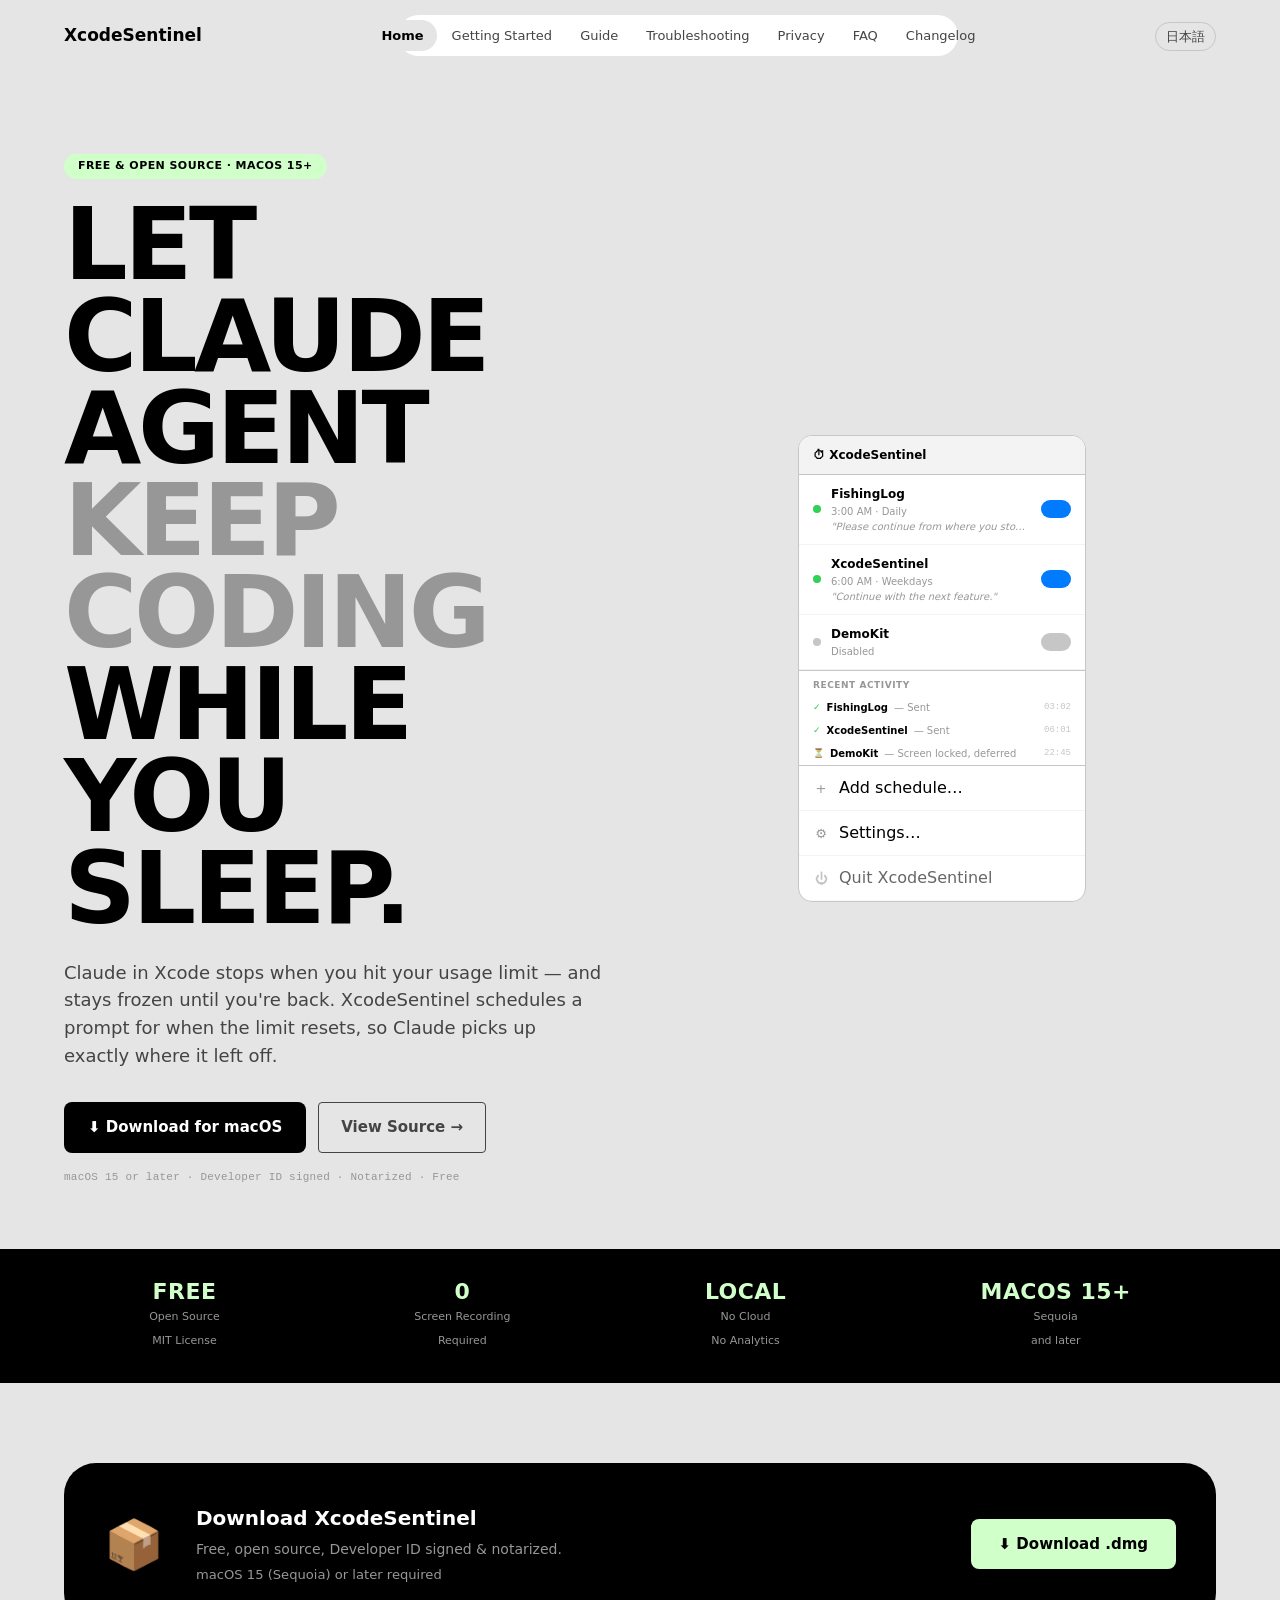
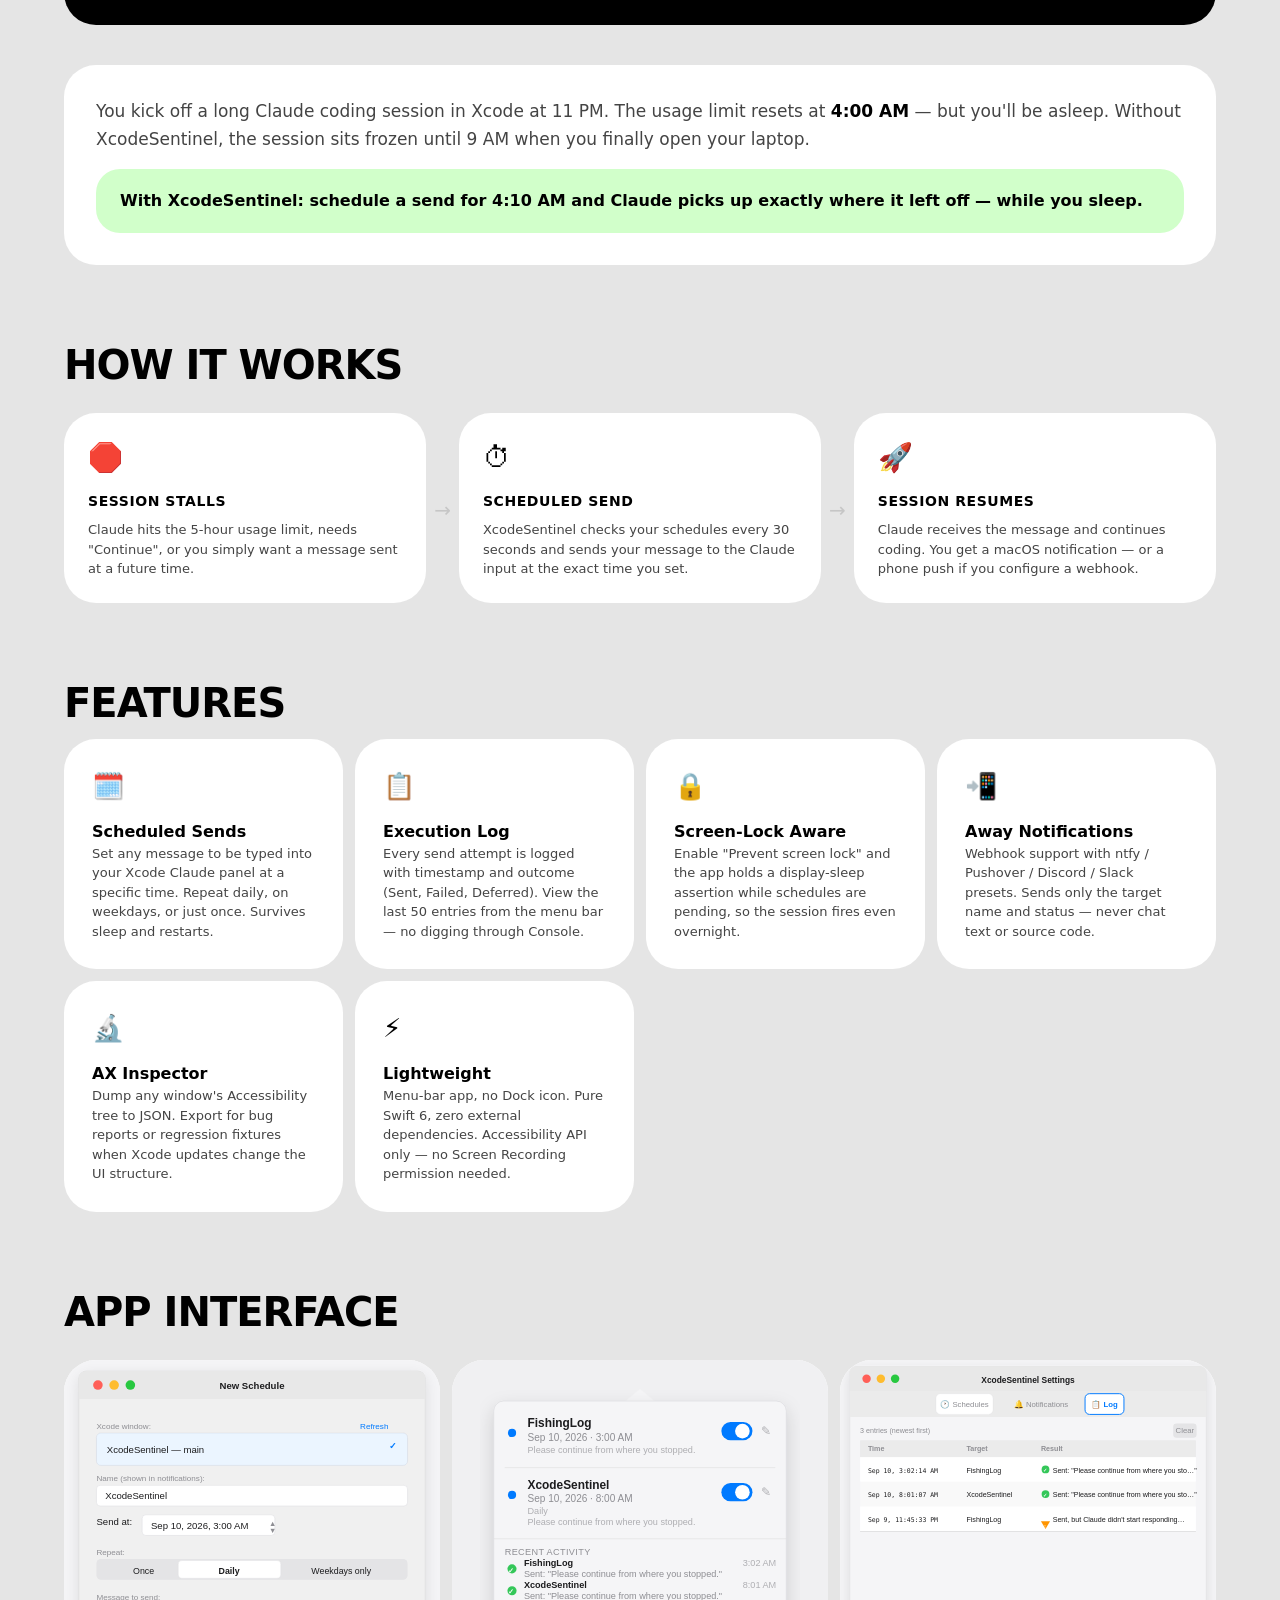
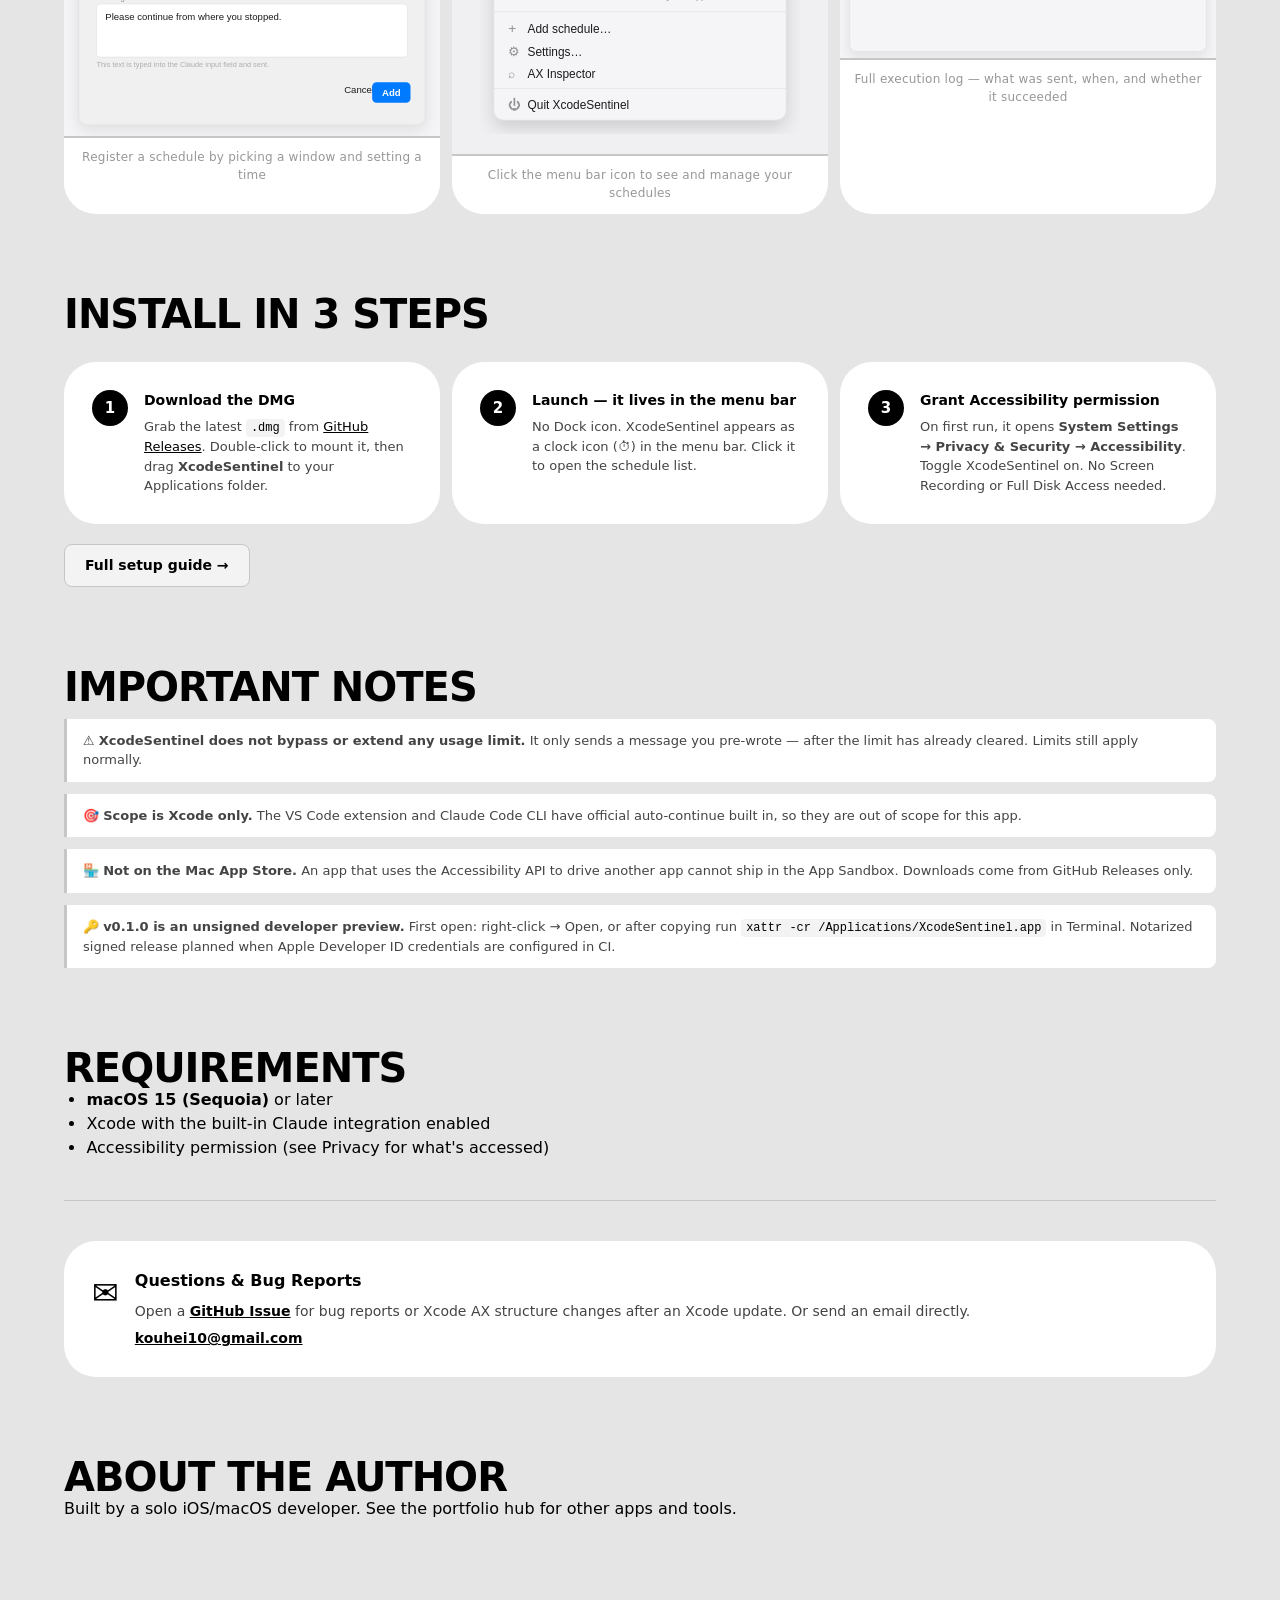
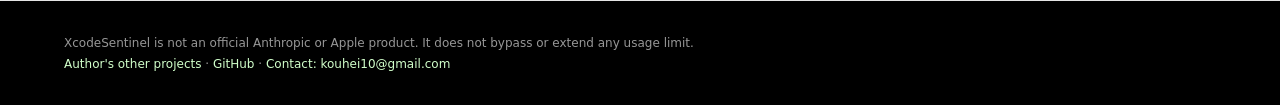
==== commit 64931591: "feat: English README rewrite, stronger hero tagline, direct DMG links - README: rewrite in English w" ====
--- a/docs/site/en/index.html
+++ b/docs/site/en/index.html
@@ -3,9 +3,9 @@
   <head>
     <meta charset="utf-8" />
     <meta name="viewport" content="width=device-width, initial-scale=1" />
-    <title>XcodeSentinel — Keep Your Xcode Claude Sessions Running</title>
-    <meta name="description" content="A free macOS menu-bar app that watches the Claude coding session inside Xcode and automatically resumes it when it stalls — so you come back to a finished build, not a frozen session." />
-    <meta name="keywords" content="Xcode, Claude AI, macOS, menu bar app, auto resume, usage limit, iOS development, Swift, productivity" />
+    <title>XcodeSentinel — Let Claude Agent Keep Coding While You Sleep</title>
+    <meta name="description" content="XcodeSentinel schedules prompts to your Xcode Claude session so it keeps working after your usage limit resets — while you sleep. Free, open source, macOS 15+." />
+    <meta name="keywords" content="Xcode Claude, Claude AI, macOS, auto resume, usage limit, schedule prompt, Claude Agent, Xcode AI, iOS development, Swift, productivity" />
     <meta name="author" content="isitest1" />
     <link rel="canonical" href="https://isitest1.github.io/XcodeSentinel/en/" />
     <link rel="alternate" hreflang="en" href="https://isitest1.github.io/XcodeSentinel/en/" />
@@ -13,13 +13,13 @@
     <link rel="alternate" hreflang="x-default" href="https://isitest1.github.io/XcodeSentinel/en/" />
     <meta property="og:type" content="website" />
     <meta property="og:site_name" content="XcodeSentinel" />
-    <meta property="og:title" content="XcodeSentinel — Keep Your Xcode Claude Sessions Running" />
-    <meta property="og:description" content="A free macOS menu-bar app that watches your Xcode Claude session and resumes it automatically when it stalls." />
+    <meta property="og:title" content="XcodeSentinel — Let Claude Agent Keep Coding While You Sleep" />
+    <meta property="og:description" content="Schedule prompts to your Xcode Claude session so it keeps working after your usage limit resets — while you sleep." />
     <meta property="og:url" content="https://isitest1.github.io/XcodeSentinel/en/" />
     <meta property="og:image" content="https://isitest1.github.io/XcodeSentinel/assets/og-image.png" />
     <meta name="twitter:card" content="summary_large_image" />
-    <meta name="twitter:title" content="XcodeSentinel — Keep Your Xcode Claude Sessions Running" />
-    <meta name="twitter:description" content="Auto-resume stalled Claude sessions in Xcode. Free, open source, macOS 15+." />
+    <meta name="twitter:title" content="XcodeSentinel — Let Claude Agent Keep Coding While You Sleep" />
+    <meta name="twitter:description" content="Schedule prompts to Xcode Claude so it resumes after your usage limit resets. Free, open source, macOS 15+." />
     <link rel="icon" href="../assets/favicon.svg" />
     <link rel="stylesheet" href="../assets/style.css" />
   </head>
@@ -42,10 +42,10 @@
           <!-- Left: text -->
           <div class="hero-text">
             <span class="hero-badge" data-i18n="index.heroBadge">Free &amp; Open Source · macOS 15+</span>
-            <h1 data-i18n-html="index.heroTitle">Keep Your <em>Xcode Claude</em> Sessions Running</h1>
-            <p class="lead" data-i18n="index.heroLead">Step away from your Mac and come back to a finished build — not a frozen Claude session. XcodeSentinel schedules automatic sends so the session keeps moving.</p>
+            <h1>Let Claude Agent<br><em>keep coding</em> while you sleep.</h1>
+            <p class="lead">Claude in Xcode stops when you hit your usage limit — and stays frozen until you're back. XcodeSentinel schedules a prompt for when the limit resets, so Claude picks up exactly where it left off.</p>
             <div class="hero-cta">
-              <a class="btn-hero" href="https://github.com/isitest1/XcodeSentinel/releases/latest">⬇ Download for macOS</a>
+              <a class="btn-hero" href="https://github.com/isitest1/XcodeSentinel/releases/latest/download/XcodeSentinel.dmg">⬇ Download for macOS</a>
               <a class="btn-ghost" href="https://github.com/isitest1/XcodeSentinel">View Source →</a>
             </div>
             <p class="hero-meta" data-i18n="index.heroMeta">macOS 15 or later · Open Source · Free · v0.1.0 Developer Preview</p>
@@ -163,7 +163,7 @@
               <p>Free, open source, Developer ID signed &amp; notarized.</p>
               <p style="font-size:0.82rem;color:var(--muted);margin-top:4px">macOS 15 (Sequoia) or later required</p>
             </div>
-            <a class="btn" href="https://github.com/isitest1/XcodeSentinel/releases/latest">⬇ Download latest</a>
+            <a class="btn" href="https://github.com/isitest1/XcodeSentinel/releases/latest/download/XcodeSentinel.dmg">⬇ Download .dmg</a>
           </div>
 
           <!-- Use-case scenario -->
--- a/docs/site/assets/style.css
+++ b/docs/site/assets/style.css
@@ -380,6 +380,9 @@
   margin-bottom: 28px;
 }
 [lang="ja"] h2 { text-transform: none; }
+/* Japanese h1: break only at spaces (keep-all), never mid-CJK-word.
+   overflow-wrap:break-word handles extreme narrow widths as last resort. */
+[lang="ja"] h1 { word-break: keep-all; overflow-wrap: break-word; }
 h3 {
   font-size: 16px;
   font-weight: 700;
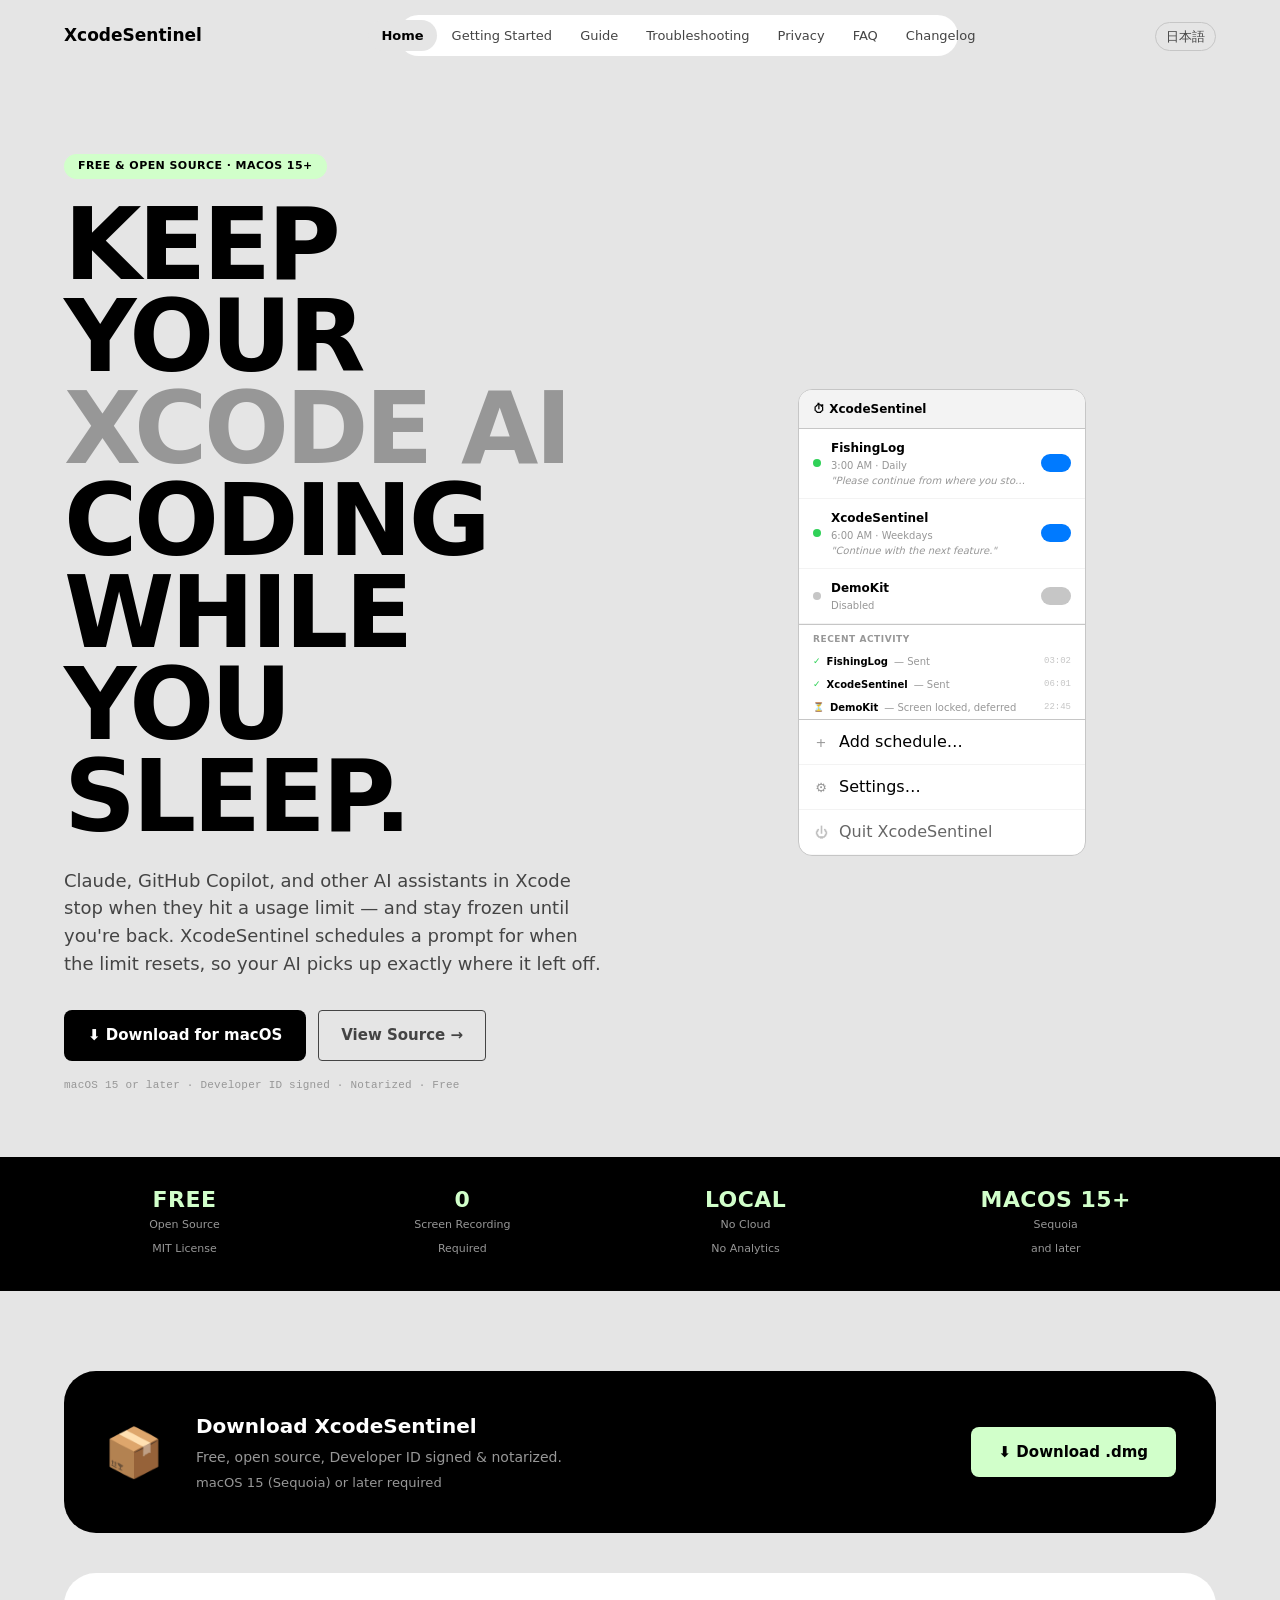
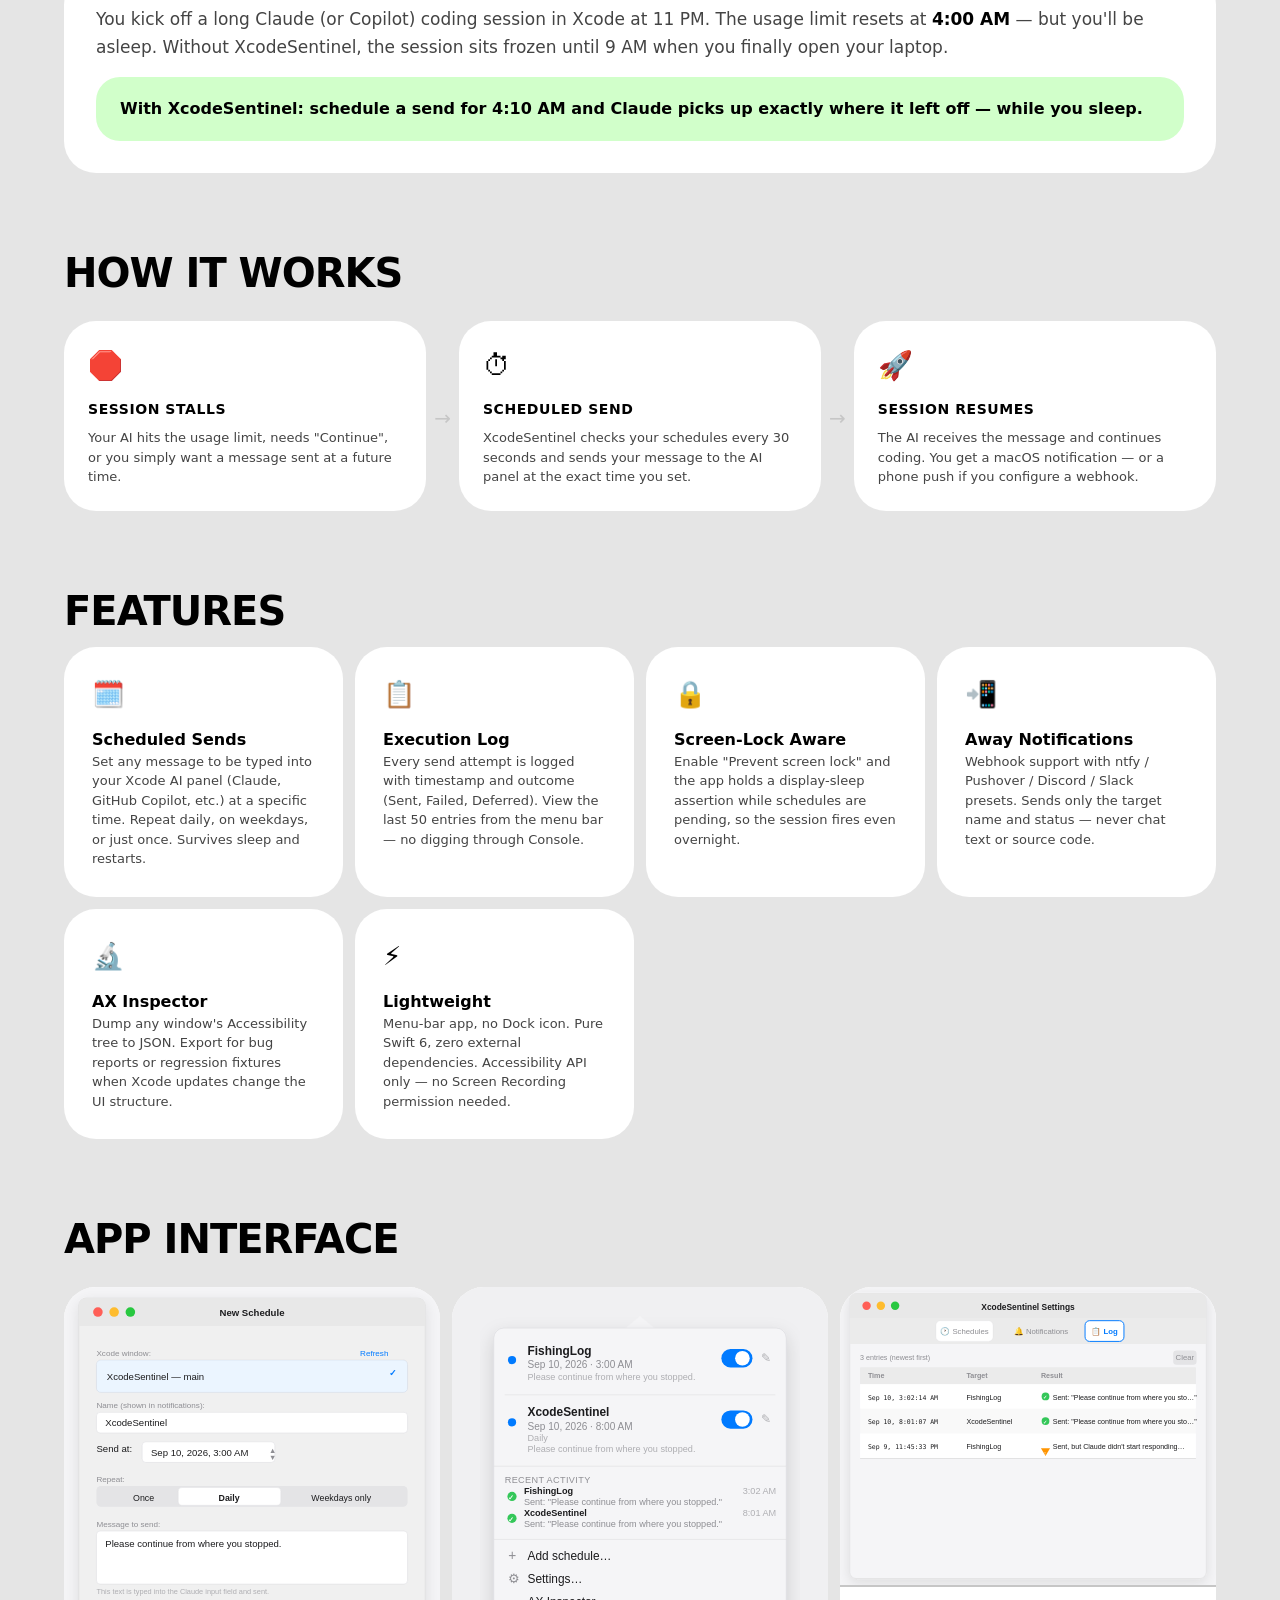
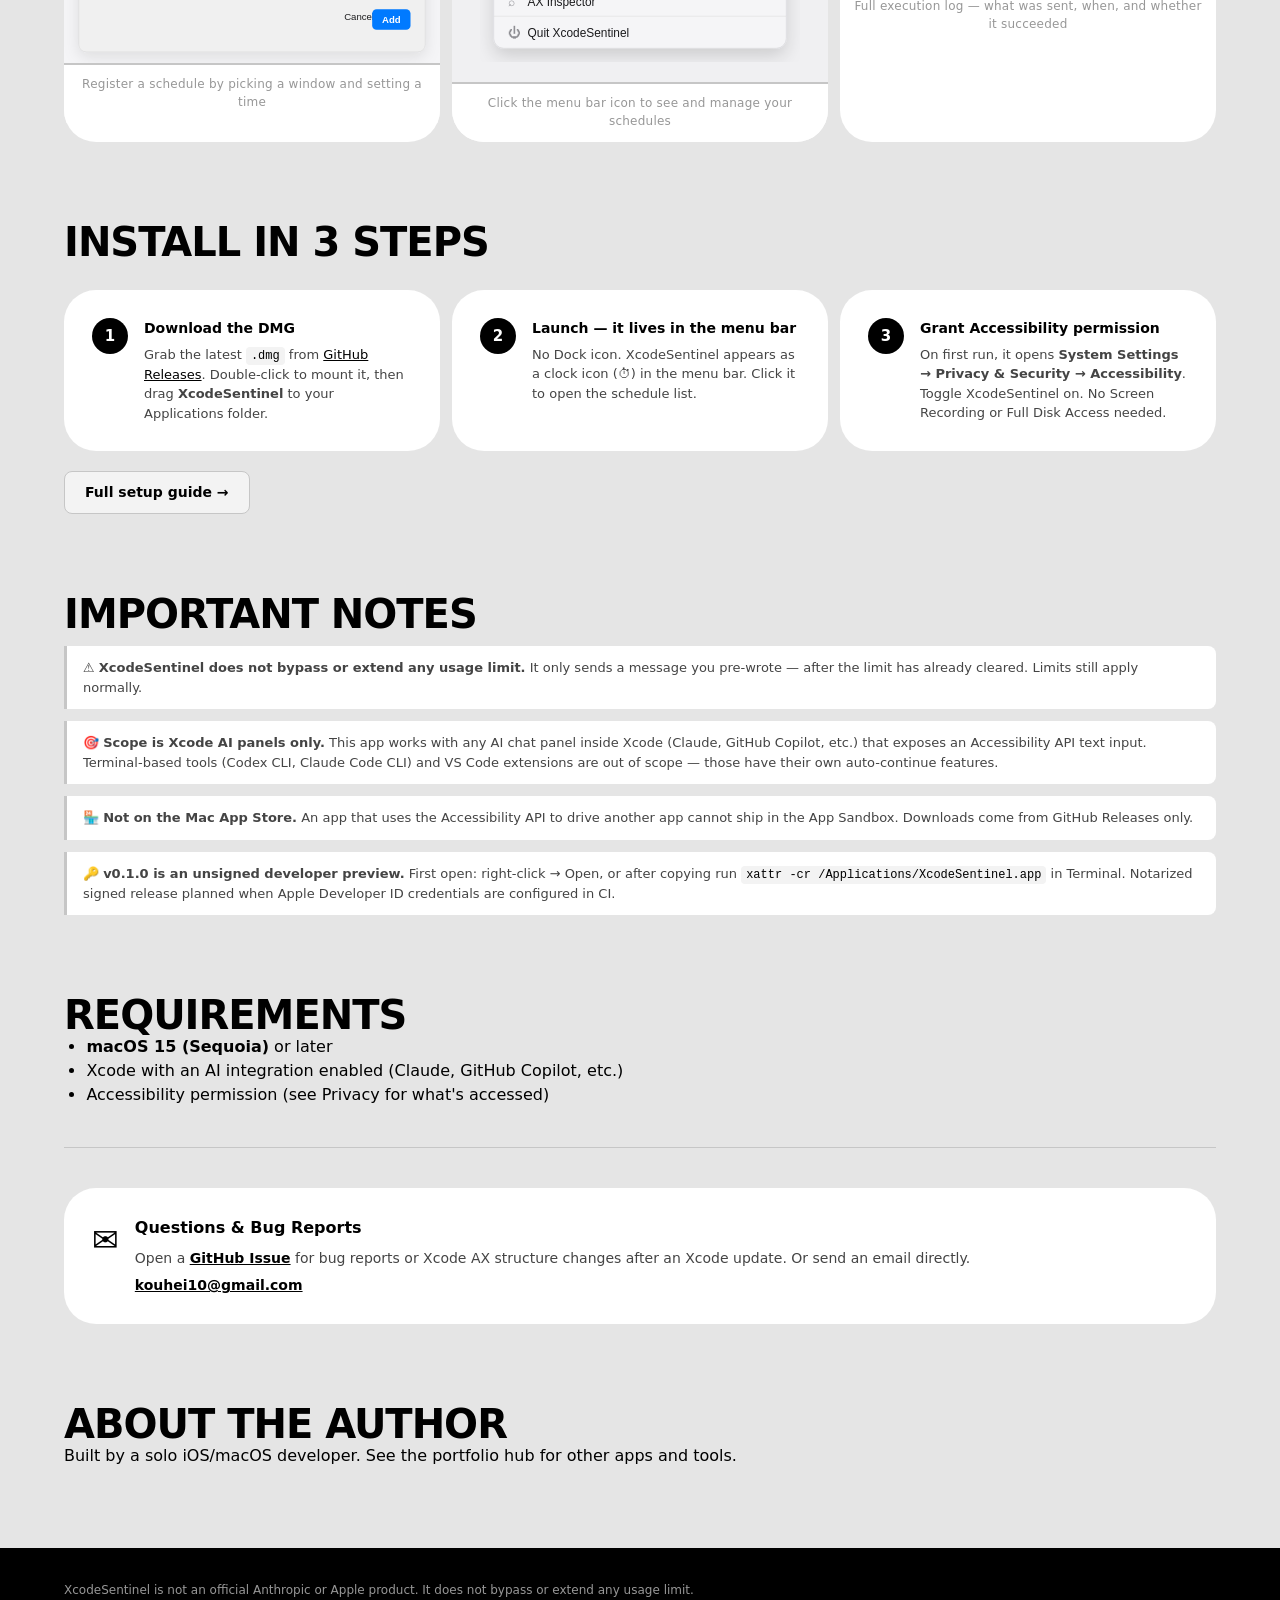
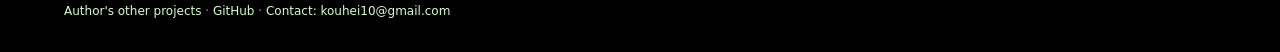
==== commit d523d133: "feat: broaden scope to any Xcode AI panel (Claude, Copilot, etc.) README, en/index.html, ja/index.ht" ====
--- a/docs/site/en/index.html
+++ b/docs/site/en/index.html
@@ -3,9 +3,9 @@
   <head>
     <meta charset="utf-8" />
     <meta name="viewport" content="width=device-width, initial-scale=1" />
-    <title>XcodeSentinel — Let Claude Agent Keep Coding While You Sleep</title>
-    <meta name="description" content="XcodeSentinel schedules prompts to your Xcode Claude session so it keeps working after your usage limit resets — while you sleep. Free, open source, macOS 15+." />
-    <meta name="keywords" content="Xcode Claude, Claude AI, macOS, auto resume, usage limit, schedule prompt, Claude Agent, Xcode AI, iOS development, Swift, productivity" />
+    <title>XcodeSentinel — Keep Your Xcode AI Coding While You Sleep</title>
+    <meta name="description" content="XcodeSentinel schedules prompts to Claude, GitHub Copilot, or any AI chat panel in Xcode so it keeps working after your usage limit resets — while you sleep. Free, open source, macOS 15+." />
+    <meta name="keywords" content="Xcode AI, Claude Xcode, GitHub Copilot Xcode, Codex Xcode, macOS, auto resume, usage limit, schedule prompt, AI coding assistant, iOS development, Swift, productivity" />
     <meta name="author" content="isitest1" />
     <link rel="canonical" href="https://isitest1.github.io/XcodeSentinel/en/" />
     <link rel="alternate" hreflang="en" href="https://isitest1.github.io/XcodeSentinel/en/" />
@@ -13,13 +13,13 @@
     <link rel="alternate" hreflang="x-default" href="https://isitest1.github.io/XcodeSentinel/en/" />
     <meta property="og:type" content="website" />
     <meta property="og:site_name" content="XcodeSentinel" />
-    <meta property="og:title" content="XcodeSentinel — Let Claude Agent Keep Coding While You Sleep" />
-    <meta property="og:description" content="Schedule prompts to your Xcode Claude session so it keeps working after your usage limit resets — while you sleep." />
+    <meta property="og:title" content="XcodeSentinel — Keep Your Xcode AI Coding While You Sleep" />
+    <meta property="og:description" content="Schedule prompts to Claude, Copilot, or any AI in Xcode so it keeps working after your usage limit resets — while you sleep." />
     <meta property="og:url" content="https://isitest1.github.io/XcodeSentinel/en/" />
     <meta property="og:image" content="https://isitest1.github.io/XcodeSentinel/assets/og-image.png" />
     <meta name="twitter:card" content="summary_large_image" />
-    <meta name="twitter:title" content="XcodeSentinel — Let Claude Agent Keep Coding While You Sleep" />
-    <meta name="twitter:description" content="Schedule prompts to Xcode Claude so it resumes after your usage limit resets. Free, open source, macOS 15+." />
+    <meta name="twitter:title" content="XcodeSentinel — Keep Your Xcode AI Coding While You Sleep" />
+    <meta name="twitter:description" content="Schedule prompts to Claude, Copilot, or any AI in Xcode so it resumes after limits reset. Free, open source, macOS 15+." />
     <link rel="icon" href="../assets/favicon.svg" />
     <link rel="stylesheet" href="../assets/style.css" />
   </head>
@@ -42,8 +42,8 @@
           <!-- Left: text -->
           <div class="hero-text">
             <span class="hero-badge" data-i18n="index.heroBadge">Free &amp; Open Source · macOS 15+</span>
-            <h1>Let Claude Agent<br><em>keep coding</em> while you sleep.</h1>
-            <p class="lead">Claude in Xcode stops when you hit your usage limit — and stays frozen until you're back. XcodeSentinel schedules a prompt for when the limit resets, so Claude picks up exactly where it left off.</p>
+            <h1>Keep your <em>Xcode AI</em><br>coding while you sleep.</h1>
+            <p class="lead">Claude, GitHub Copilot, and other AI assistants in Xcode stop when they hit a usage limit — and stay frozen until you're back. XcodeSentinel schedules a prompt for when the limit resets, so your AI picks up exactly where it left off.</p>
             <div class="hero-cta">
               <a class="btn-hero" href="https://github.com/isitest1/XcodeSentinel/releases/latest/download/XcodeSentinel.dmg">⬇ Download for macOS</a>
               <a class="btn-ghost" href="https://github.com/isitest1/XcodeSentinel">View Source →</a>
@@ -169,7 +169,7 @@
           <!-- Use-case scenario -->
           <div class="scenario">
             <p class="scenario-quote">
-              You kick off a long Claude coding session in Xcode at 11&nbsp;PM.
+              You kick off a long Claude (or Copilot) coding session in Xcode at 11&nbsp;PM.
               The usage limit resets at <em>4:00 AM</em> — but you'll be asleep.
               Without XcodeSentinel, the session sits frozen until 9&nbsp;AM when you finally open your laptop.
             </p>
@@ -186,19 +186,19 @@
             <div class="flow-step">
               <span class="flow-icon">🛑</span>
               <div class="flow-title">Session Stalls</div>
-              <div class="flow-desc">Claude hits the 5-hour usage limit, needs "Continue", or you simply want a message sent at a future time.</div>
+              <div class="flow-desc">Your AI hits the usage limit, needs "Continue", or you simply want a message sent at a future time.</div>
             </div>
             <div class="flow-arrow">→</div>
             <div class="flow-step">
               <span class="flow-icon">⏱</span>
               <div class="flow-title">Scheduled Send</div>
-              <div class="flow-desc">XcodeSentinel checks your schedules every 30 seconds and sends your message to the Claude input at the exact time you set.</div>
+              <div class="flow-desc">XcodeSentinel checks your schedules every 30 seconds and sends your message to the AI panel at the exact time you set.</div>
             </div>
             <div class="flow-arrow">→</div>
             <div class="flow-step">
               <span class="flow-icon">🚀</span>
               <div class="flow-title">Session Resumes</div>
-              <div class="flow-desc">Claude receives the message and continues coding. You get a macOS notification — or a phone push if you configure a webhook.</div>
+              <div class="flow-desc">The AI receives the message and continues coding. You get a macOS notification — or a phone push if you configure a webhook.</div>
             </div>
           </div>
 
@@ -208,7 +208,7 @@
             <div class="card">
               <span class="card-icon">🗓️</span>
               <b>Scheduled Sends</b>
-              <p>Set any message to be typed into your Xcode Claude panel at a specific time. Repeat daily, on weekdays, or just once. Survives sleep and restarts.</p>
+              <p>Set any message to be typed into your Xcode AI panel (Claude, GitHub Copilot, etc.) at a specific time. Repeat daily, on weekdays, or just once. Survives sleep and restarts.</p>
             </div>
             <div class="card">
               <span class="card-icon">📋</span>
@@ -299,7 +299,7 @@
           <!-- Notes -->
           <h2>Important Notes</h2>
           <p class="note">⚠️ <strong>XcodeSentinel does not bypass or extend any usage limit.</strong> It only sends a message you pre-wrote — after the limit has already cleared. Limits still apply normally.</p>
-          <p class="note">🎯 <strong>Scope is Xcode only.</strong> The VS Code extension and Claude Code CLI have official auto-continue built in, so they are out of scope for this app.</p>
+          <p class="note">🎯 <strong>Scope is Xcode AI panels only.</strong> This app works with any AI chat panel inside Xcode (Claude, GitHub Copilot, etc.) that exposes an Accessibility API text input. Terminal-based tools (Codex CLI, Claude Code CLI) and VS Code extensions are out of scope — those have their own auto-continue features.</p>
           <p class="note">🏪 <strong>Not on the Mac App Store.</strong> An app that uses the Accessibility API to drive another app cannot ship in the App Sandbox. Downloads come from GitHub Releases only.</p>
           <p class="note">🔑 <strong>v0.1.0 is an unsigned developer preview.</strong> First open: right-click → Open, or after copying run <code>xattr -cr /Applications/XcodeSentinel.app</code> in Terminal. Notarized signed release planned when Apple Developer ID credentials are configured in CI.</p>
 
@@ -307,7 +307,7 @@
           <h2>Requirements</h2>
           <ul>
             <li><strong>macOS 15 (Sequoia)</strong> or later</li>
-            <li>Xcode with the built-in Claude integration enabled</li>
+            <li>Xcode with an AI integration enabled (Claude, GitHub Copilot, etc.)</li>
             <li>Accessibility permission (see <a href="privacy.html">Privacy</a> for what's accessed)</li>
           </ul>
 
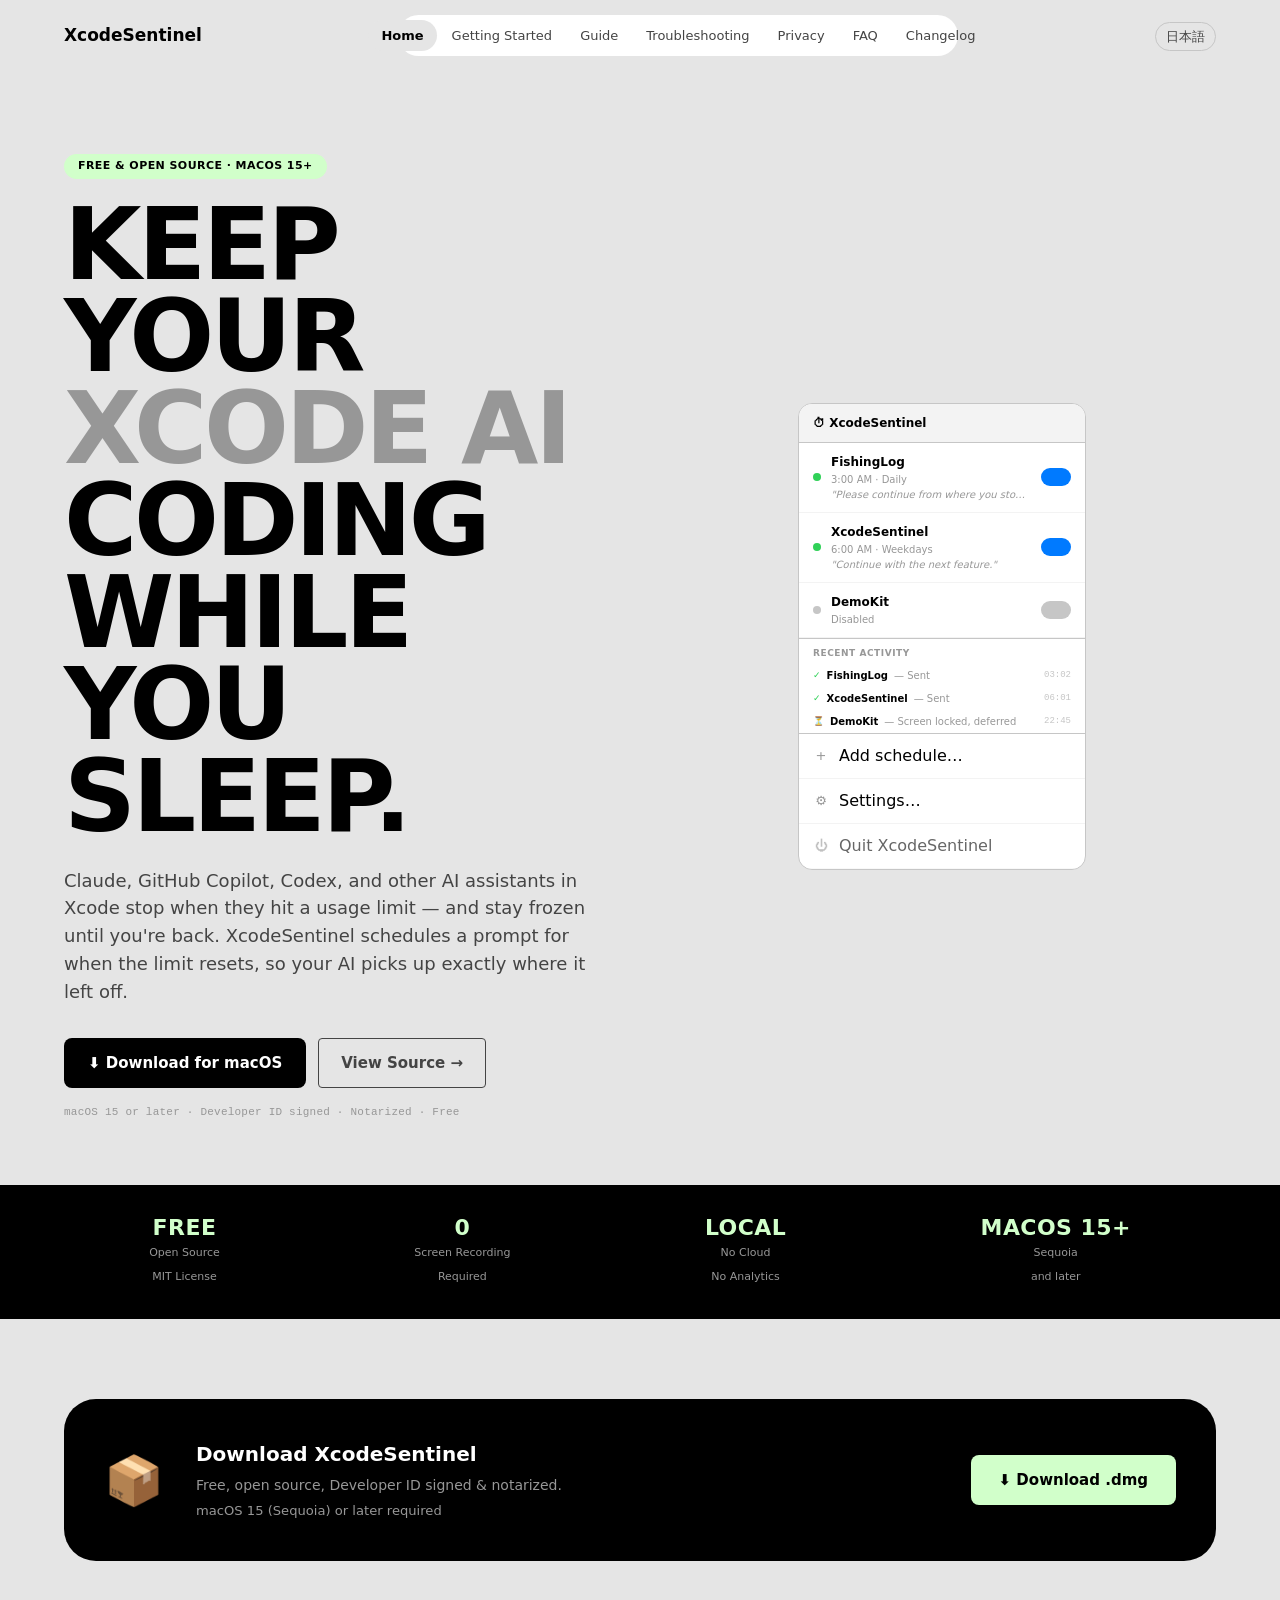
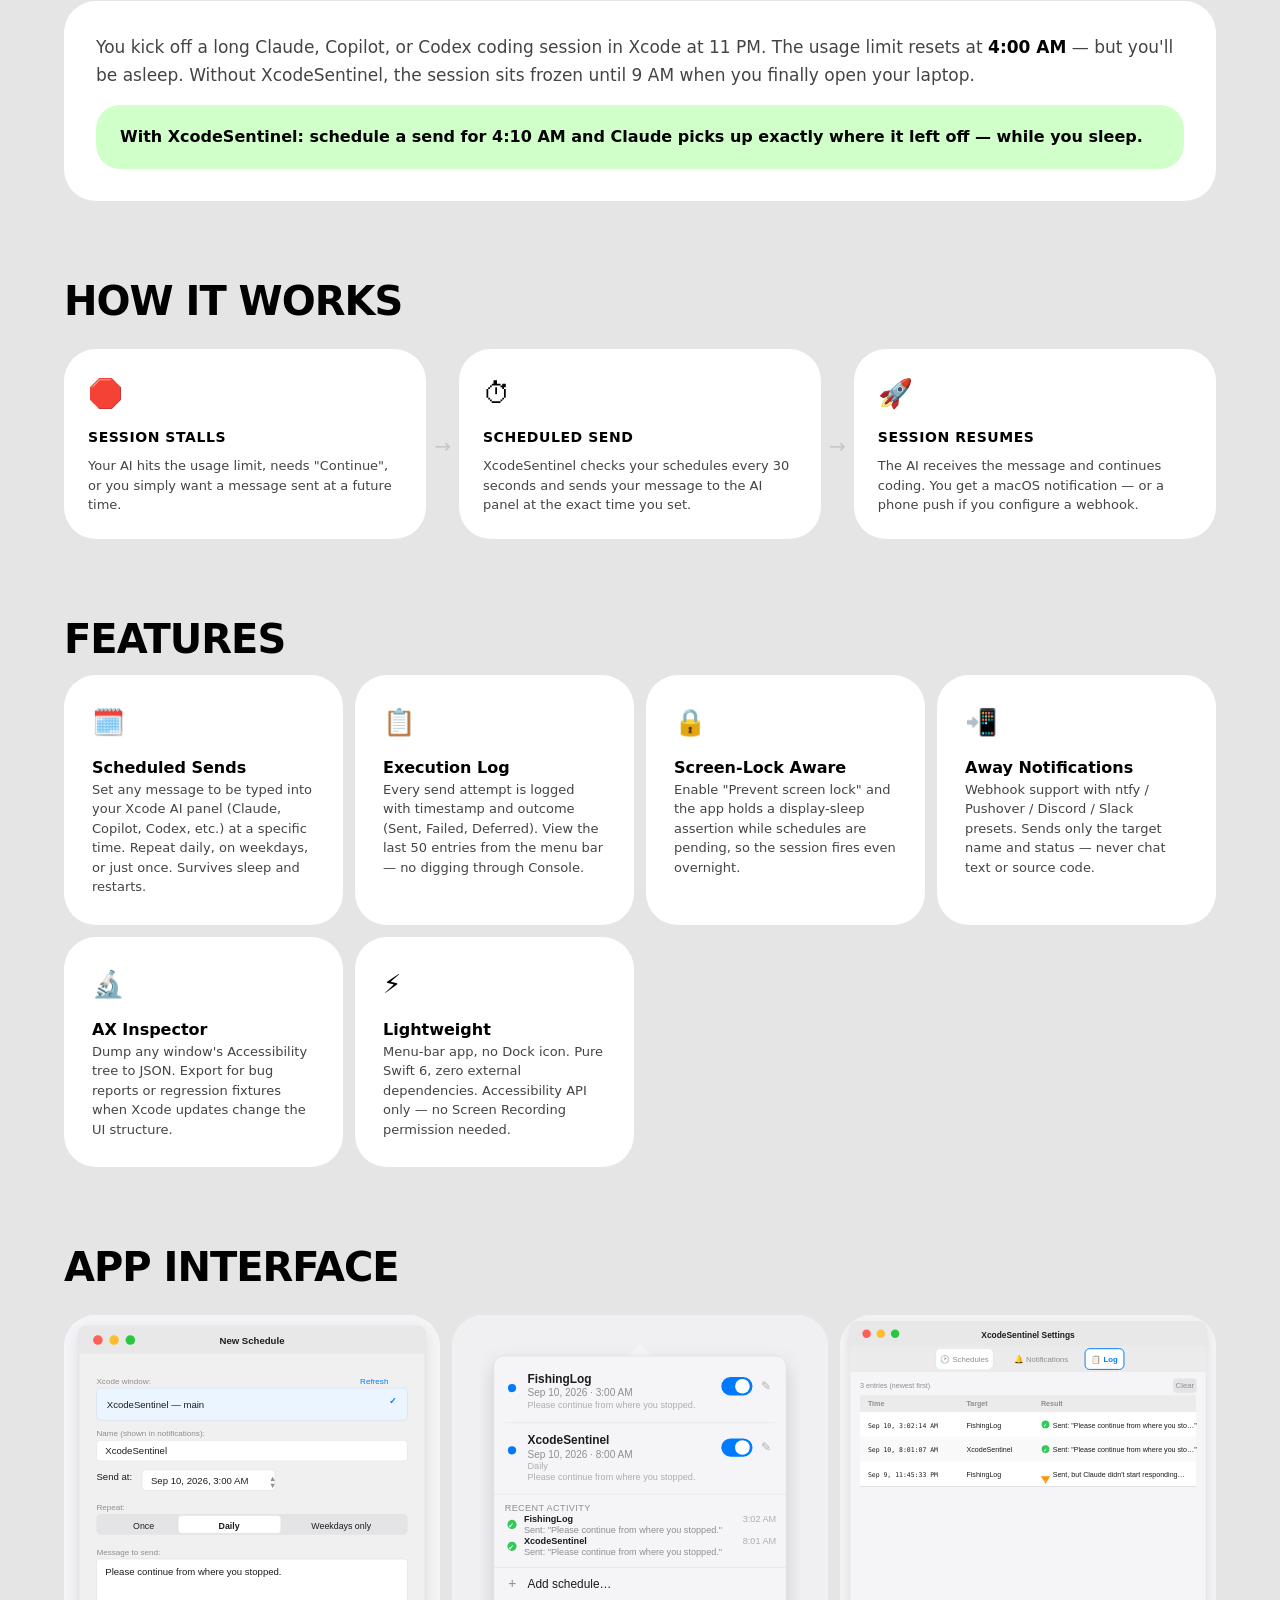
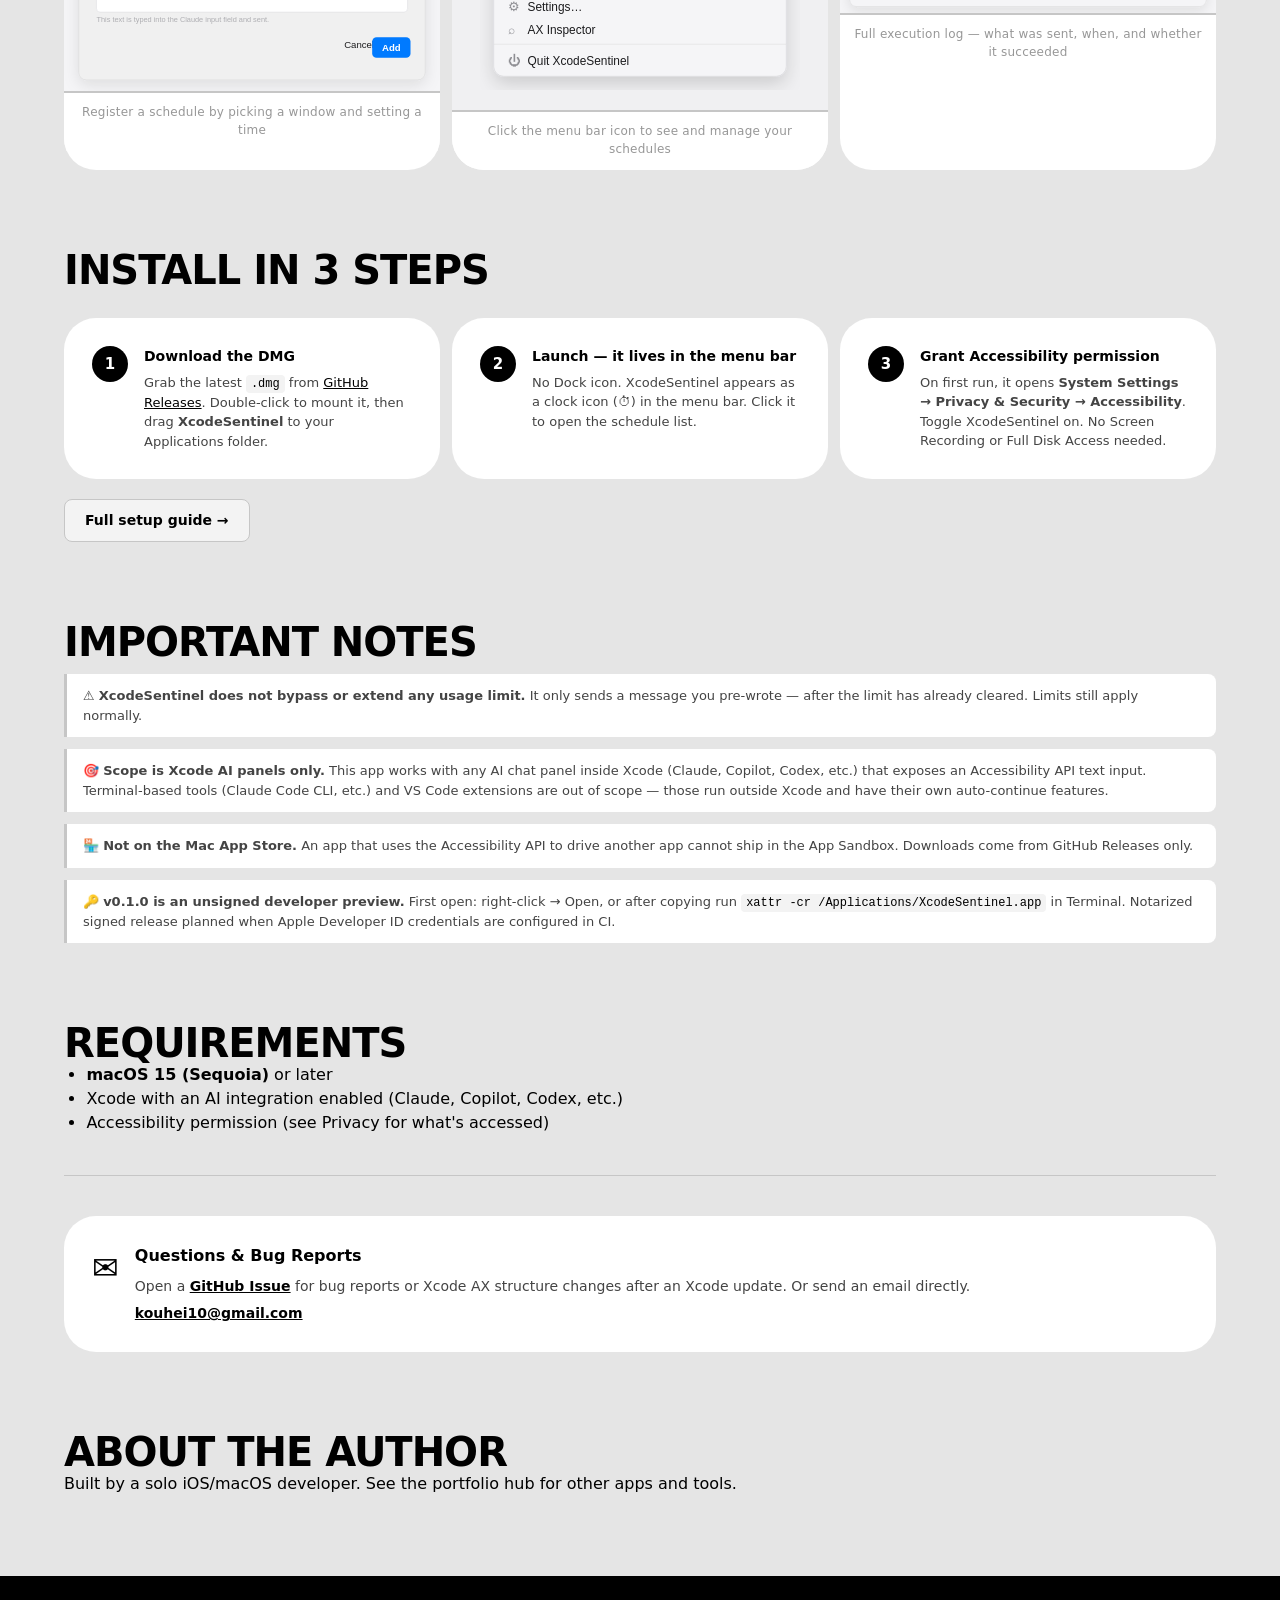
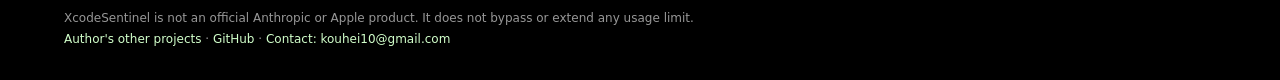
==== commit 4e2b45e4: "feat: add Codex to supported AI list alongside Claude and Copilot README, en/index.html, ja/index.ht" ====
--- a/docs/site/en/index.html
+++ b/docs/site/en/index.html
@@ -4,7 +4,7 @@
     <meta charset="utf-8" />
     <meta name="viewport" content="width=device-width, initial-scale=1" />
     <title>XcodeSentinel — Keep Your Xcode AI Coding While You Sleep</title>
-    <meta name="description" content="XcodeSentinel schedules prompts to Claude, GitHub Copilot, or any AI chat panel in Xcode so it keeps working after your usage limit resets — while you sleep. Free, open source, macOS 15+." />
+    <meta name="description" content="XcodeSentinel schedules prompts to Claude, GitHub Copilot, Codex, or any AI chat panel in Xcode so it keeps working after your usage limit resets — while you sleep. Free, open source, macOS 15+." />
     <meta name="keywords" content="Xcode AI, Claude Xcode, GitHub Copilot Xcode, Codex Xcode, macOS, auto resume, usage limit, schedule prompt, AI coding assistant, iOS development, Swift, productivity" />
     <meta name="author" content="isitest1" />
     <link rel="canonical" href="https://isitest1.github.io/XcodeSentinel/en/" />
@@ -43,7 +43,7 @@
           <div class="hero-text">
             <span class="hero-badge" data-i18n="index.heroBadge">Free &amp; Open Source · macOS 15+</span>
             <h1>Keep your <em>Xcode AI</em><br>coding while you sleep.</h1>
-            <p class="lead">Claude, GitHub Copilot, and other AI assistants in Xcode stop when they hit a usage limit — and stay frozen until you're back. XcodeSentinel schedules a prompt for when the limit resets, so your AI picks up exactly where it left off.</p>
+            <p class="lead">Claude, GitHub Copilot, Codex, and other AI assistants in Xcode stop when they hit a usage limit — and stay frozen until you're back. XcodeSentinel schedules a prompt for when the limit resets, so your AI picks up exactly where it left off.</p>
             <div class="hero-cta">
               <a class="btn-hero" href="https://github.com/isitest1/XcodeSentinel/releases/latest/download/XcodeSentinel.dmg">⬇ Download for macOS</a>
               <a class="btn-ghost" href="https://github.com/isitest1/XcodeSentinel">View Source →</a>
@@ -169,7 +169,7 @@
           <!-- Use-case scenario -->
           <div class="scenario">
             <p class="scenario-quote">
-              You kick off a long Claude (or Copilot) coding session in Xcode at 11&nbsp;PM.
+              You kick off a long Claude, Copilot, or Codex coding session in Xcode at 11&nbsp;PM.
               The usage limit resets at <em>4:00 AM</em> — but you'll be asleep.
               Without XcodeSentinel, the session sits frozen until 9&nbsp;AM when you finally open your laptop.
             </p>
@@ -208,7 +208,7 @@
             <div class="card">
               <span class="card-icon">🗓️</span>
               <b>Scheduled Sends</b>
-              <p>Set any message to be typed into your Xcode AI panel (Claude, GitHub Copilot, etc.) at a specific time. Repeat daily, on weekdays, or just once. Survives sleep and restarts.</p>
+              <p>Set any message to be typed into your Xcode AI panel (Claude, Copilot, Codex, etc.) at a specific time. Repeat daily, on weekdays, or just once. Survives sleep and restarts.</p>
             </div>
             <div class="card">
               <span class="card-icon">📋</span>
@@ -299,7 +299,7 @@
           <!-- Notes -->
           <h2>Important Notes</h2>
           <p class="note">⚠️ <strong>XcodeSentinel does not bypass or extend any usage limit.</strong> It only sends a message you pre-wrote — after the limit has already cleared. Limits still apply normally.</p>
-          <p class="note">🎯 <strong>Scope is Xcode AI panels only.</strong> This app works with any AI chat panel inside Xcode (Claude, GitHub Copilot, etc.) that exposes an Accessibility API text input. Terminal-based tools (Codex CLI, Claude Code CLI) and VS Code extensions are out of scope — those have their own auto-continue features.</p>
+          <p class="note">🎯 <strong>Scope is Xcode AI panels only.</strong> This app works with any AI chat panel inside Xcode (Claude, Copilot, Codex, etc.) that exposes an Accessibility API text input. Terminal-based tools (Claude Code CLI, etc.) and VS Code extensions are out of scope — those run outside Xcode and have their own auto-continue features.</p>
           <p class="note">🏪 <strong>Not on the Mac App Store.</strong> An app that uses the Accessibility API to drive another app cannot ship in the App Sandbox. Downloads come from GitHub Releases only.</p>
           <p class="note">🔑 <strong>v0.1.0 is an unsigned developer preview.</strong> First open: right-click → Open, or after copying run <code>xattr -cr /Applications/XcodeSentinel.app</code> in Terminal. Notarized signed release planned when Apple Developer ID credentials are configured in CI.</p>
 
@@ -307,7 +307,7 @@
           <h2>Requirements</h2>
           <ul>
             <li><strong>macOS 15 (Sequoia)</strong> or later</li>
-            <li>Xcode with an AI integration enabled (Claude, GitHub Copilot, etc.)</li>
+            <li>Xcode with an AI integration enabled (Claude, Copilot, Codex, etc.)</li>
             <li>Accessibility permission (see <a href="privacy.html">Privacy</a> for what's accessed)</li>
           </ul>
 
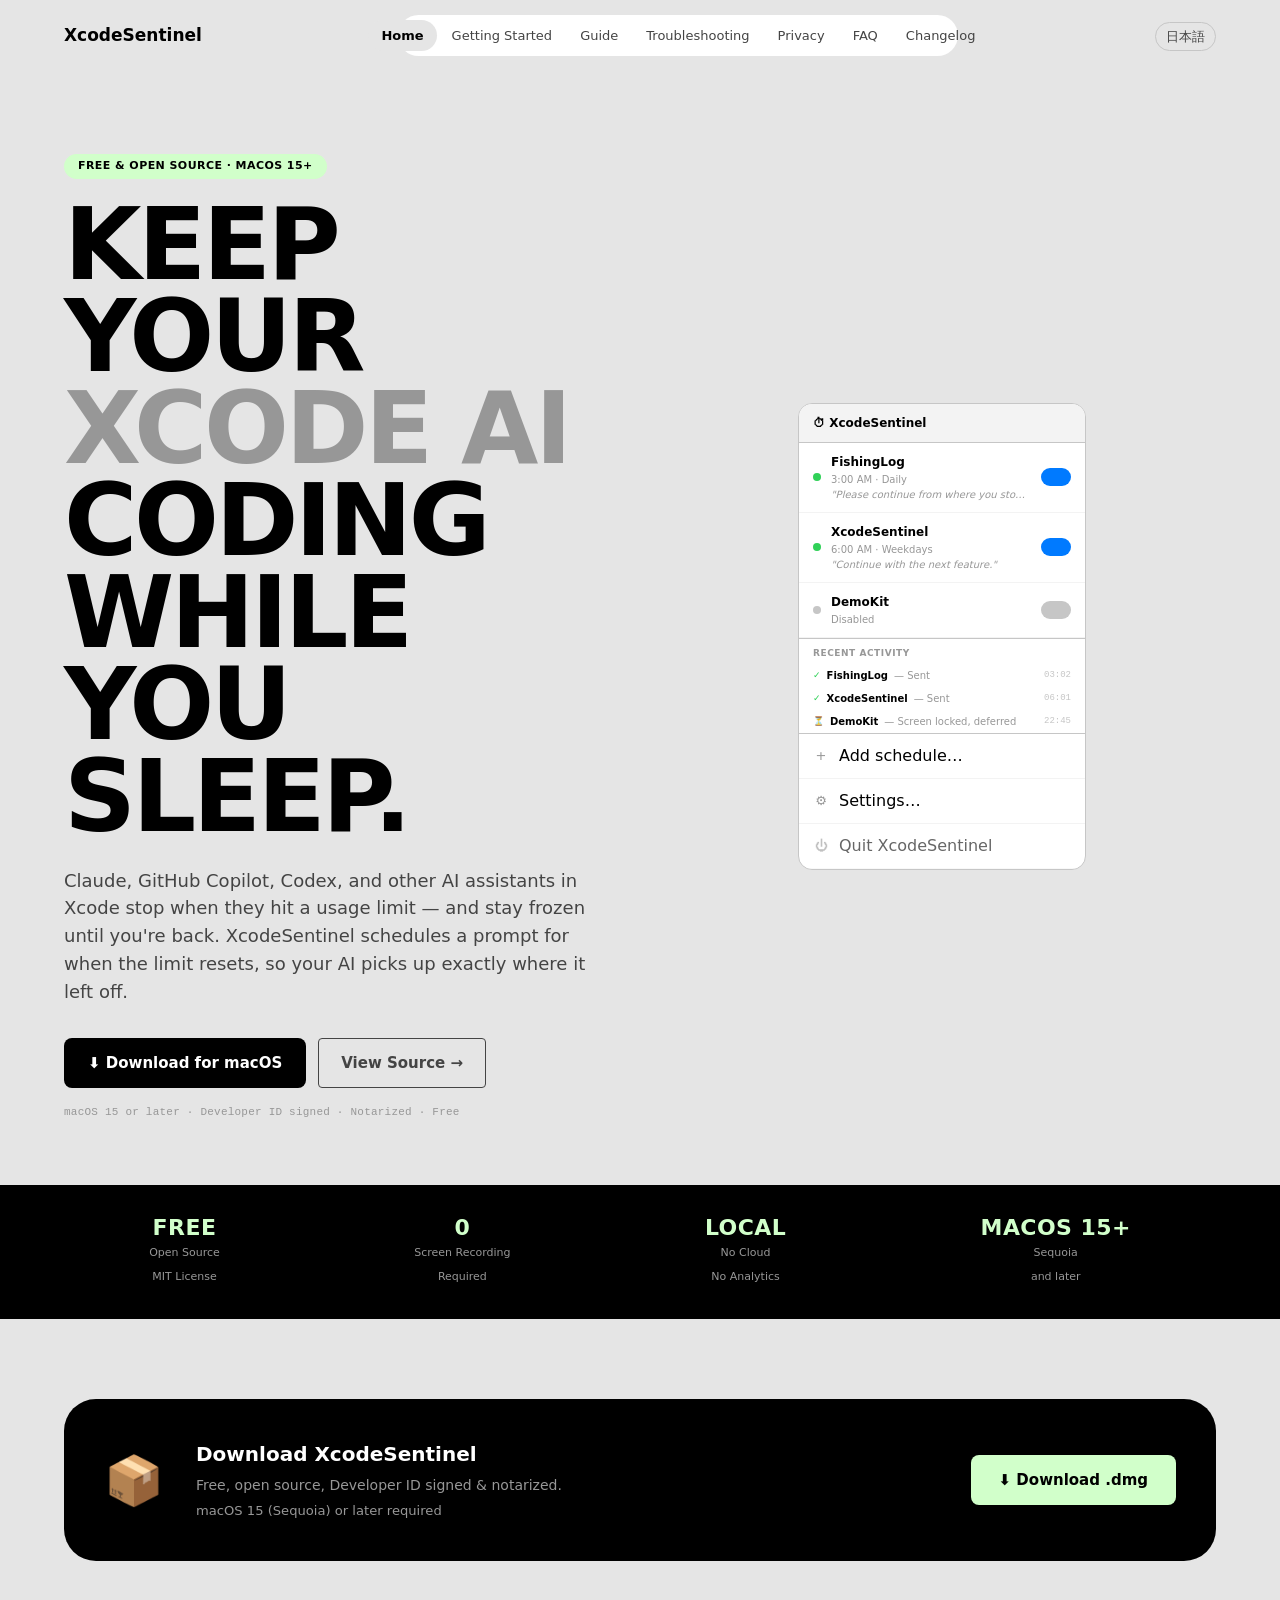
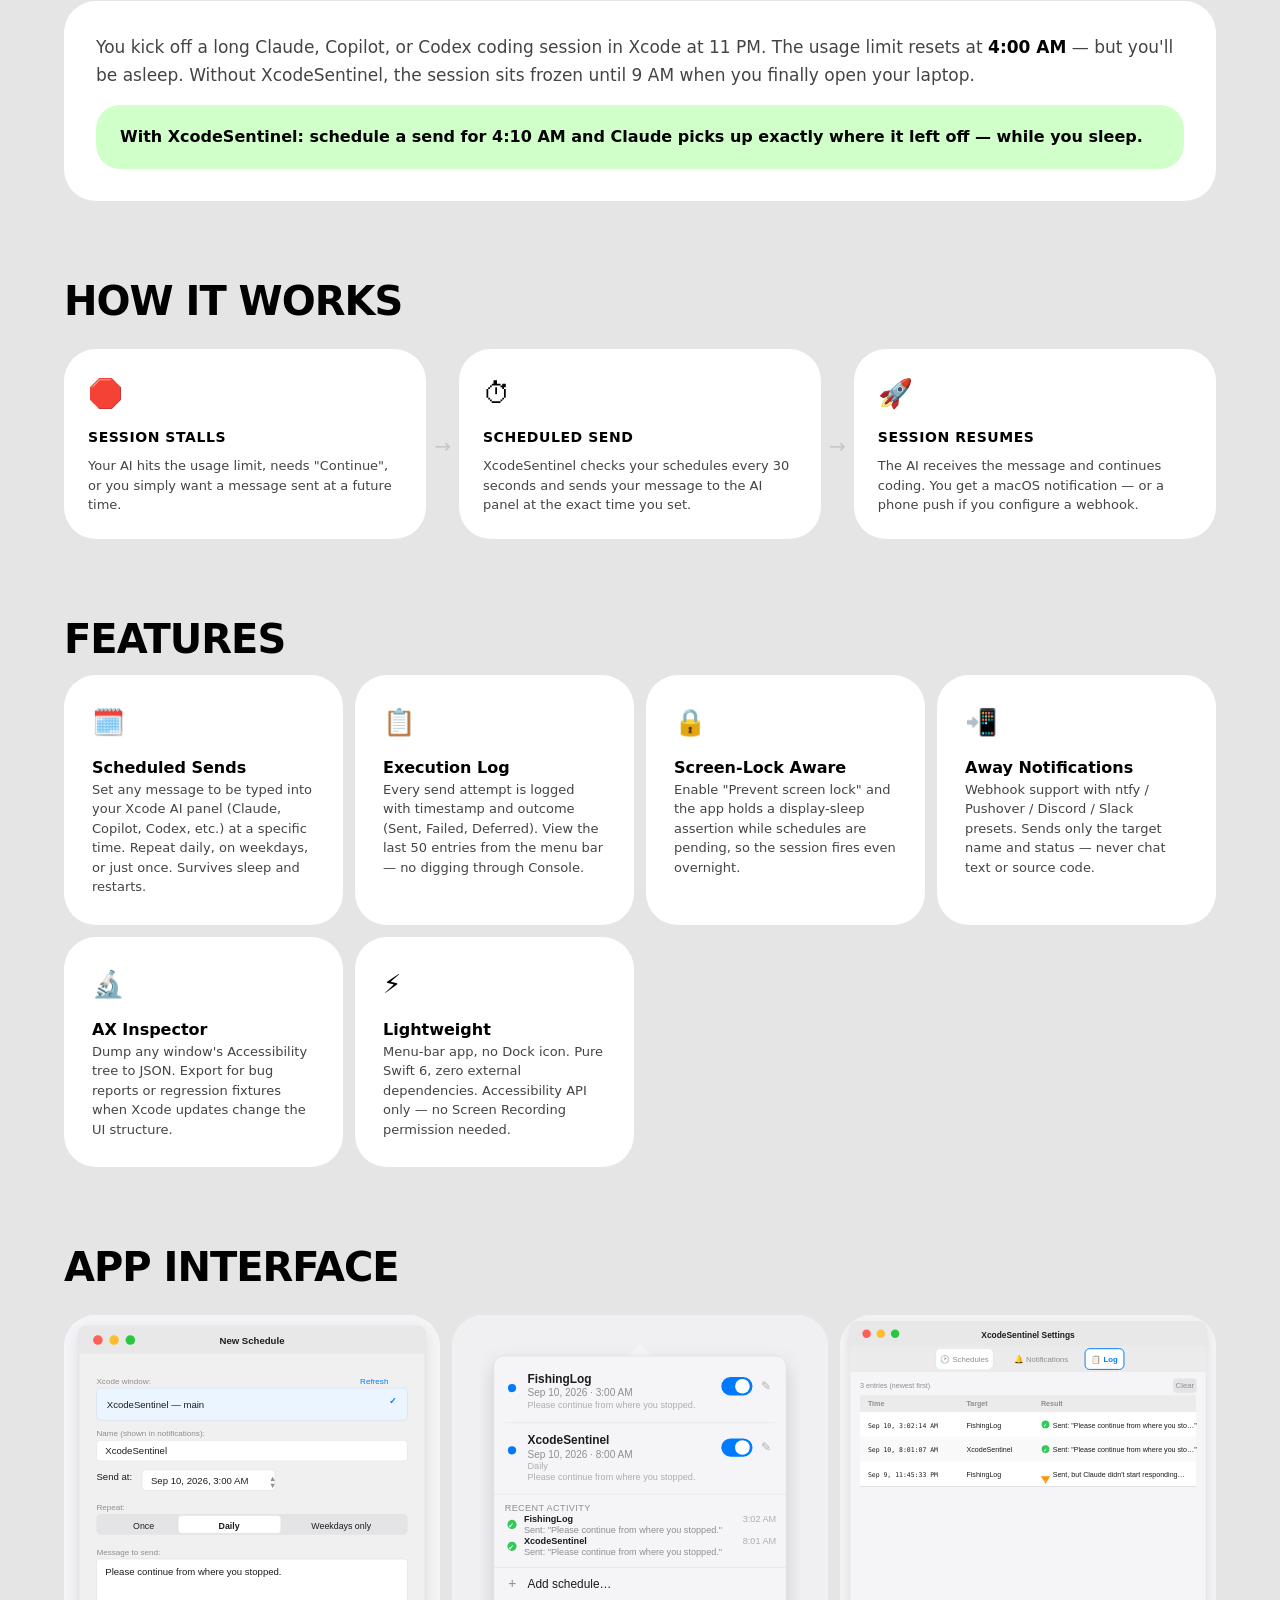
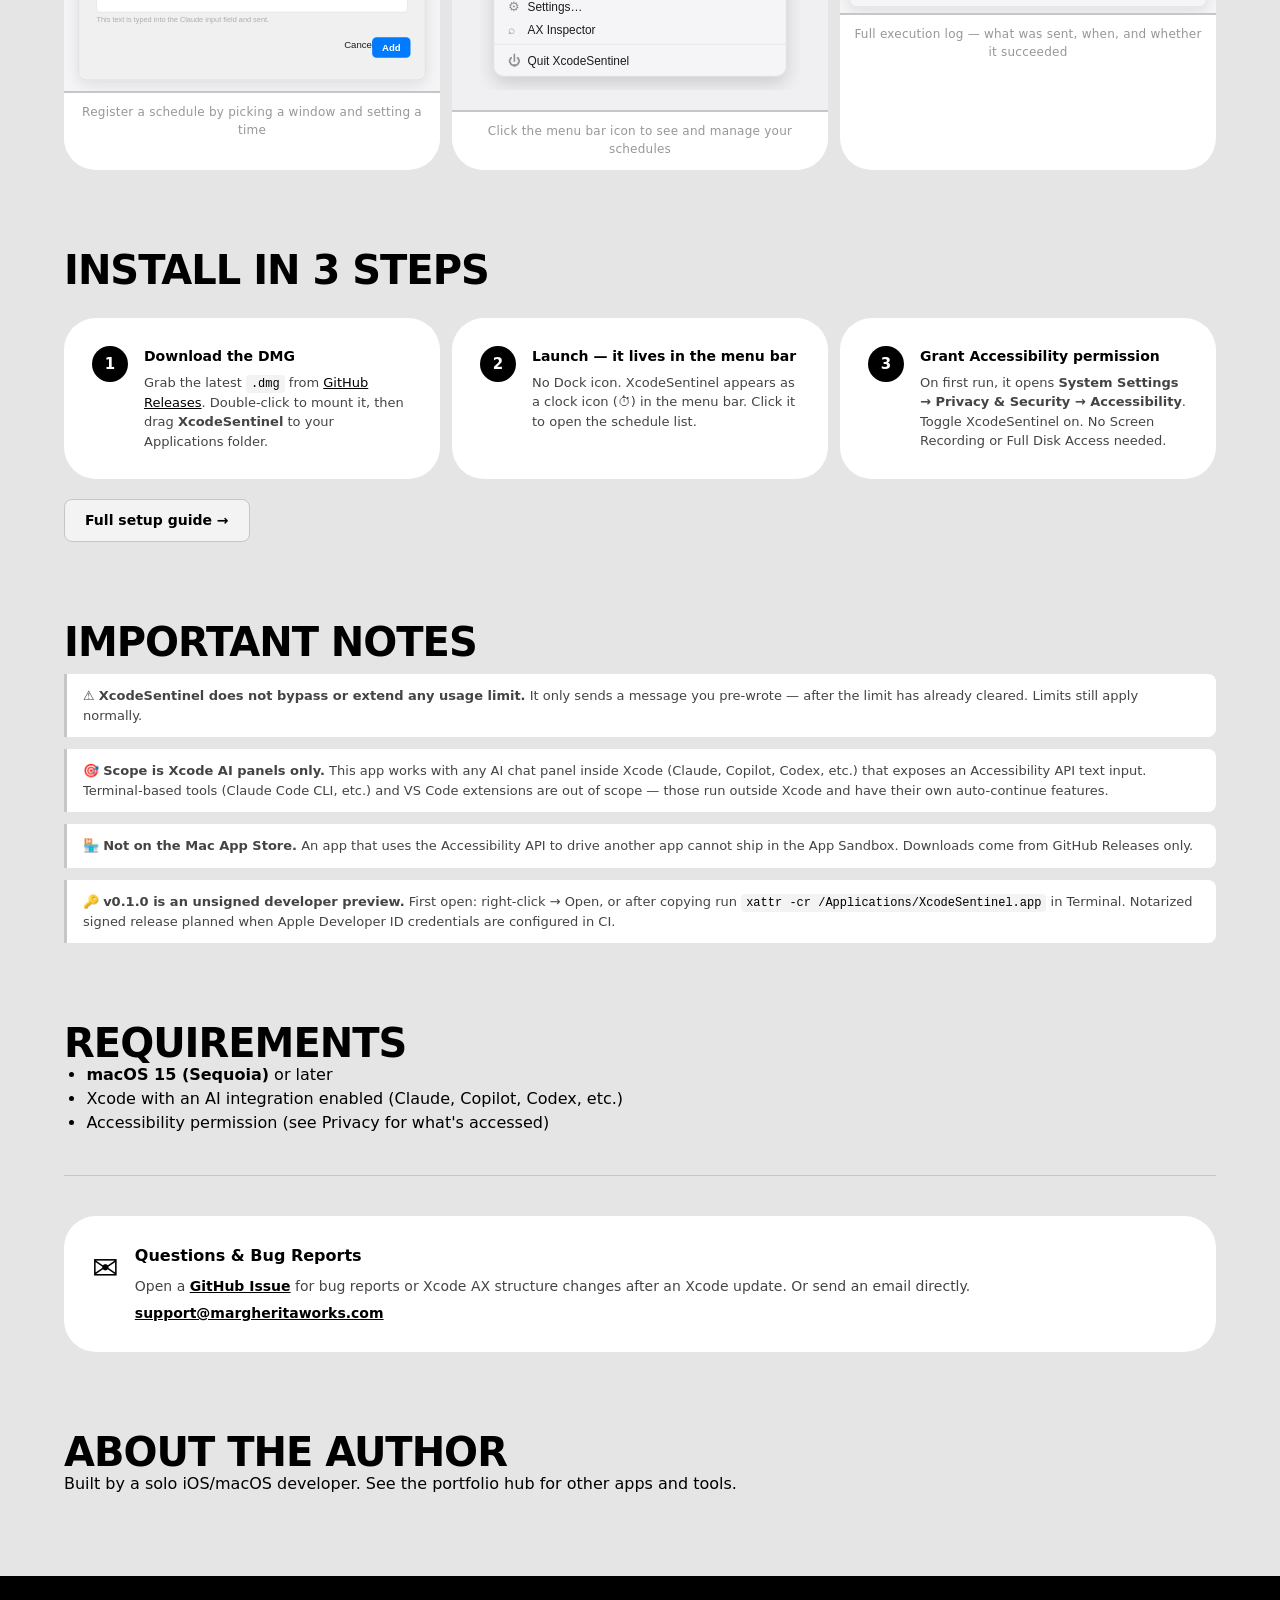
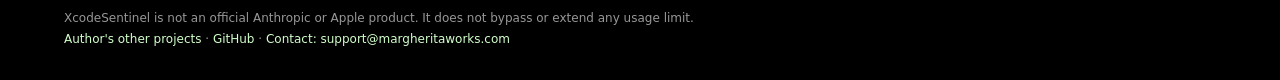
==== commit 3eb05c44: "Update contact email to support@margheritaworks.com" ====
--- a/docs/site/en/index.html
+++ b/docs/site/en/index.html
@@ -318,7 +318,7 @@
             <div class="contact-box-body">
               <h3>Questions &amp; Bug Reports</h3>
               <p>Open a <a href="https://github.com/isitest1/XcodeSentinel/issues">GitHub Issue</a> for bug reports or Xcode AX structure changes after an Xcode update. Or send an email directly.</p>
-              <p style="margin-top:6px"><a href="mailto:kouhei10@gmail.com">kouhei10@gmail.com</a></p>
+              <p style="margin-top:6px"><a href="mailto:support@margheritaworks.com">support@margheritaworks.com</a></p>
             </div>
           </div>
 
